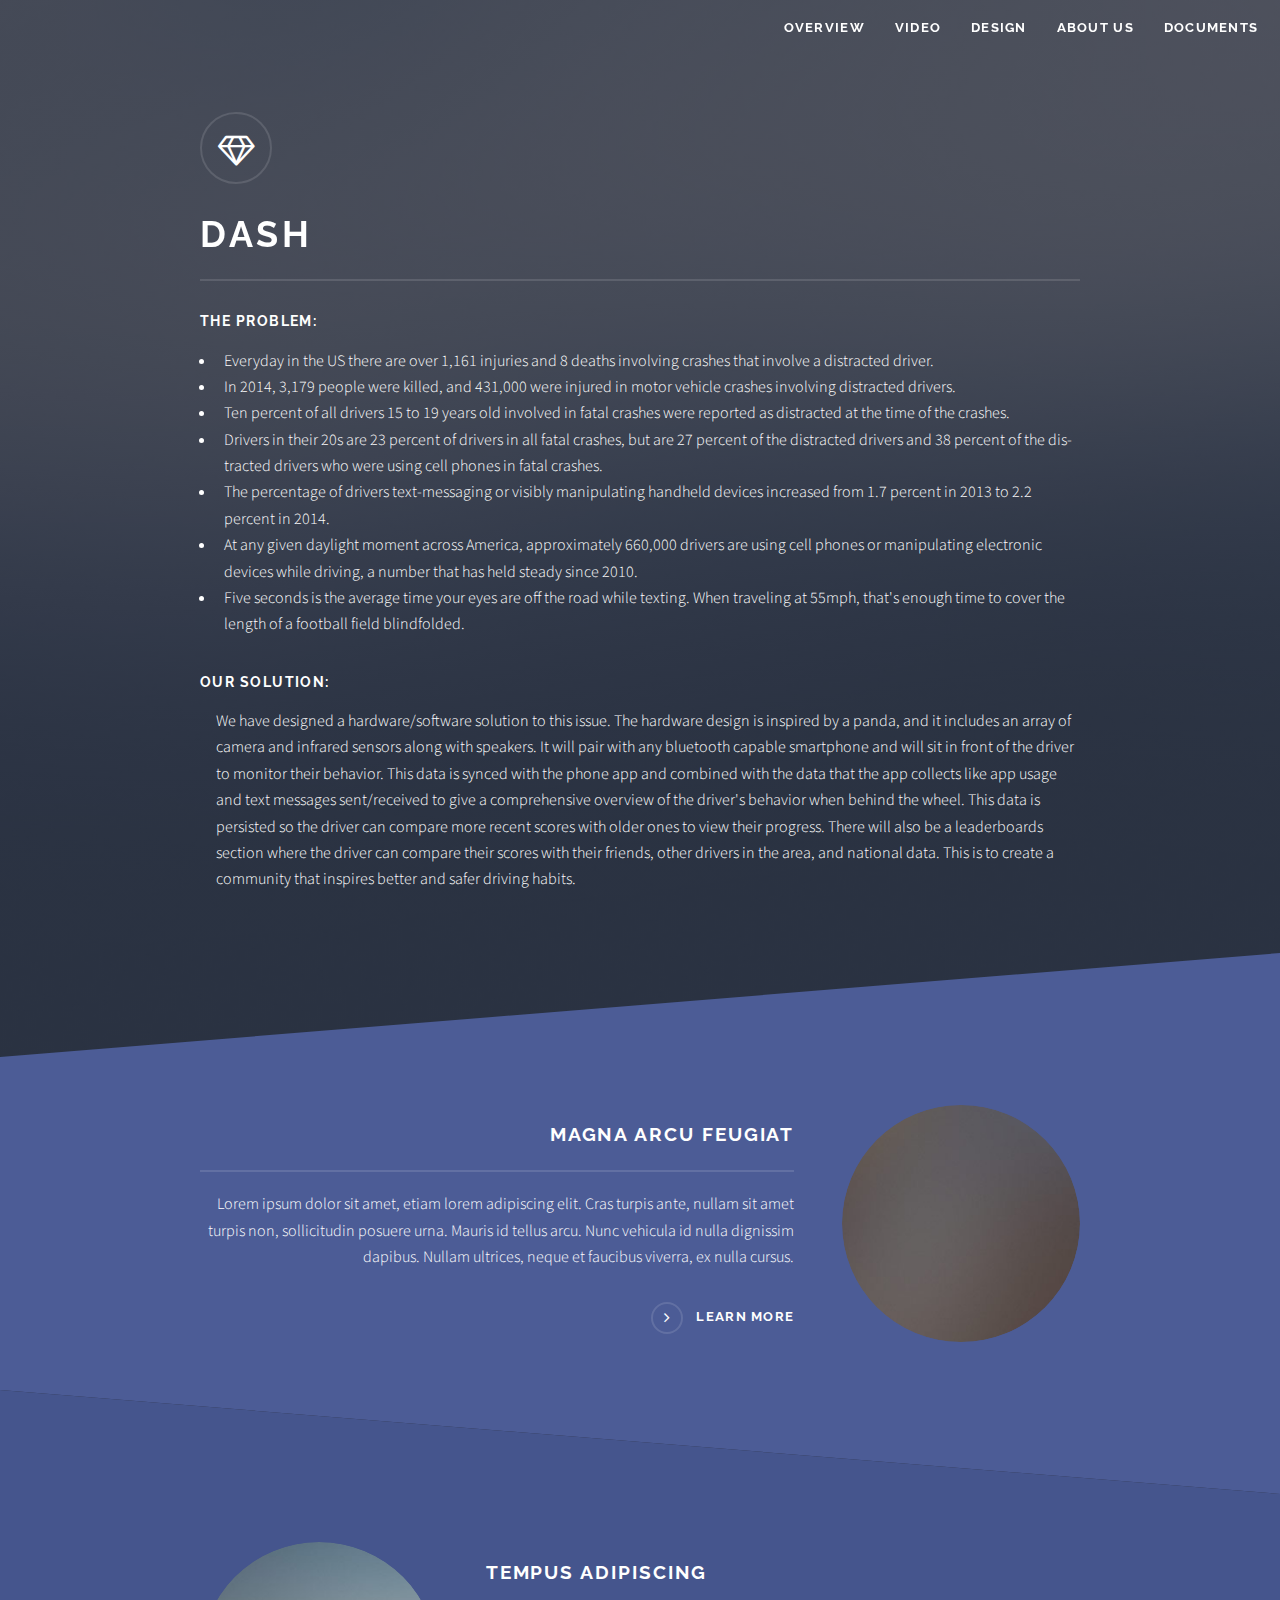
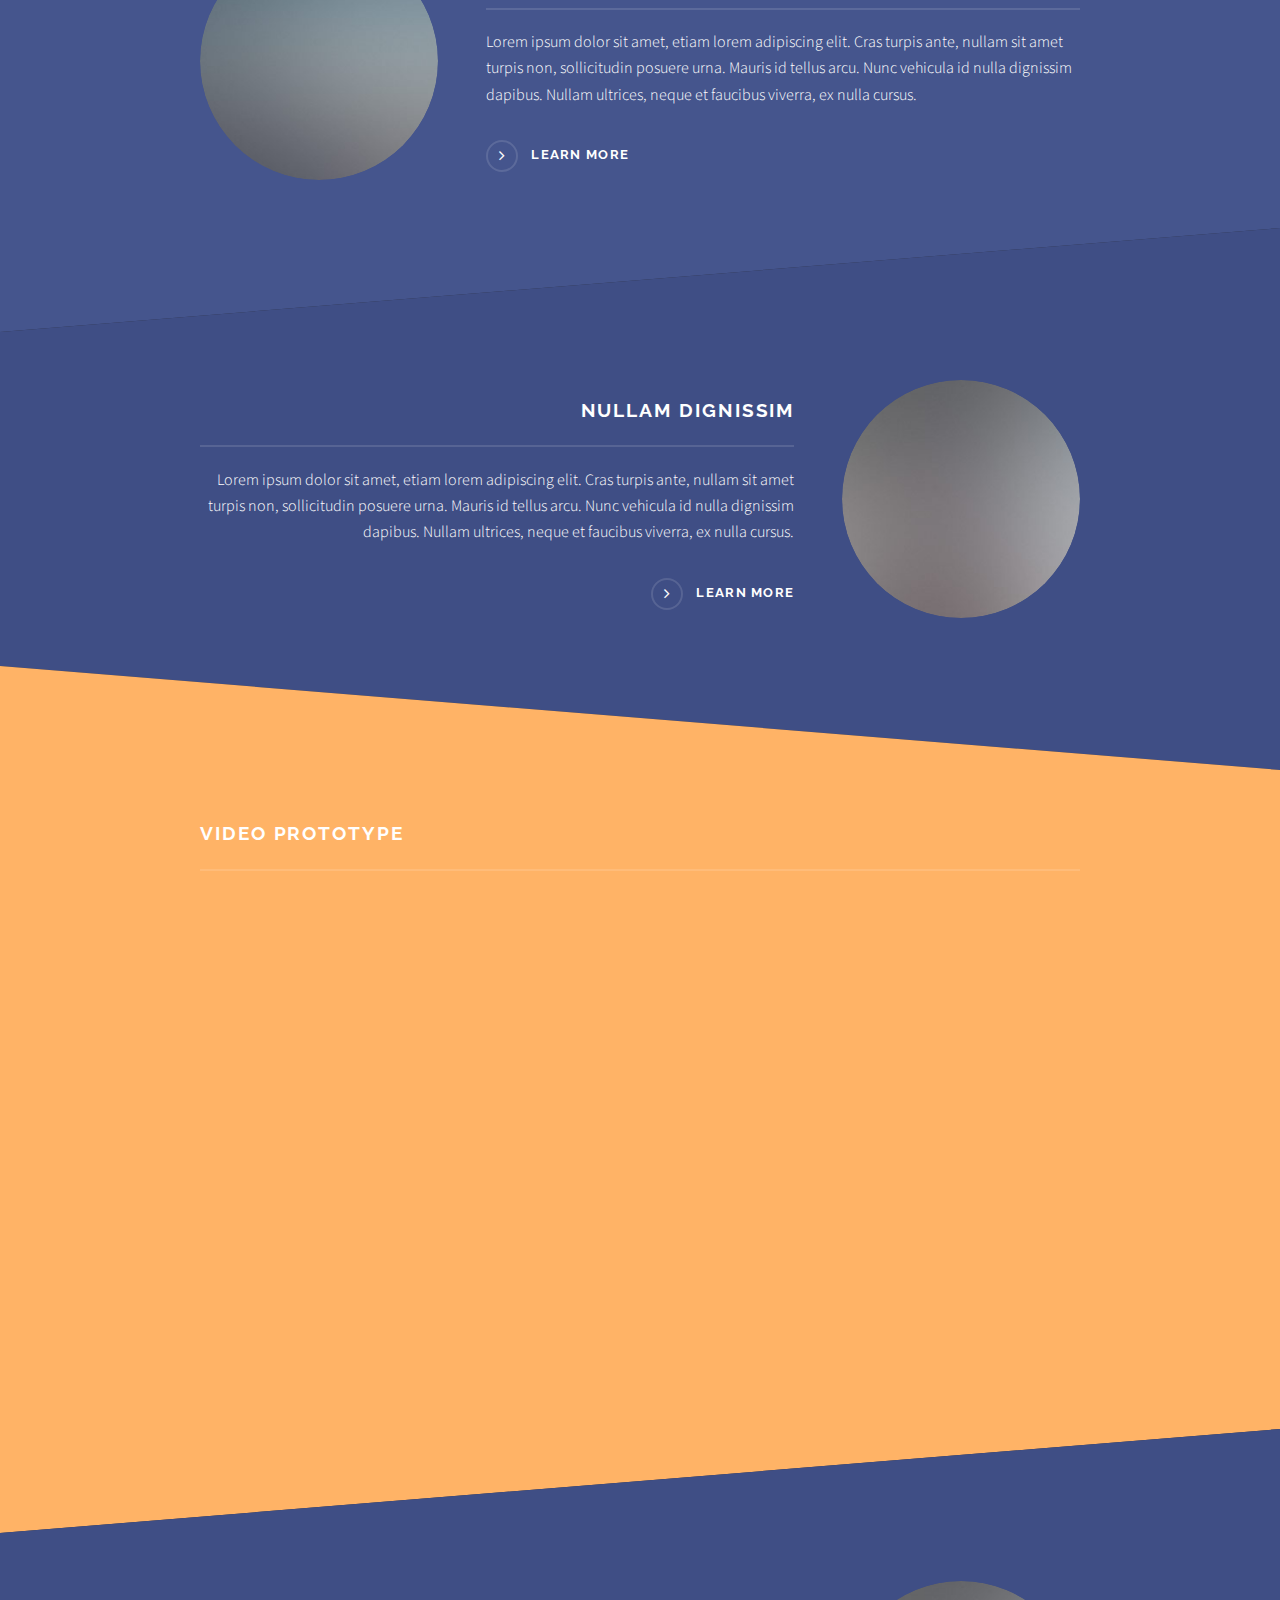
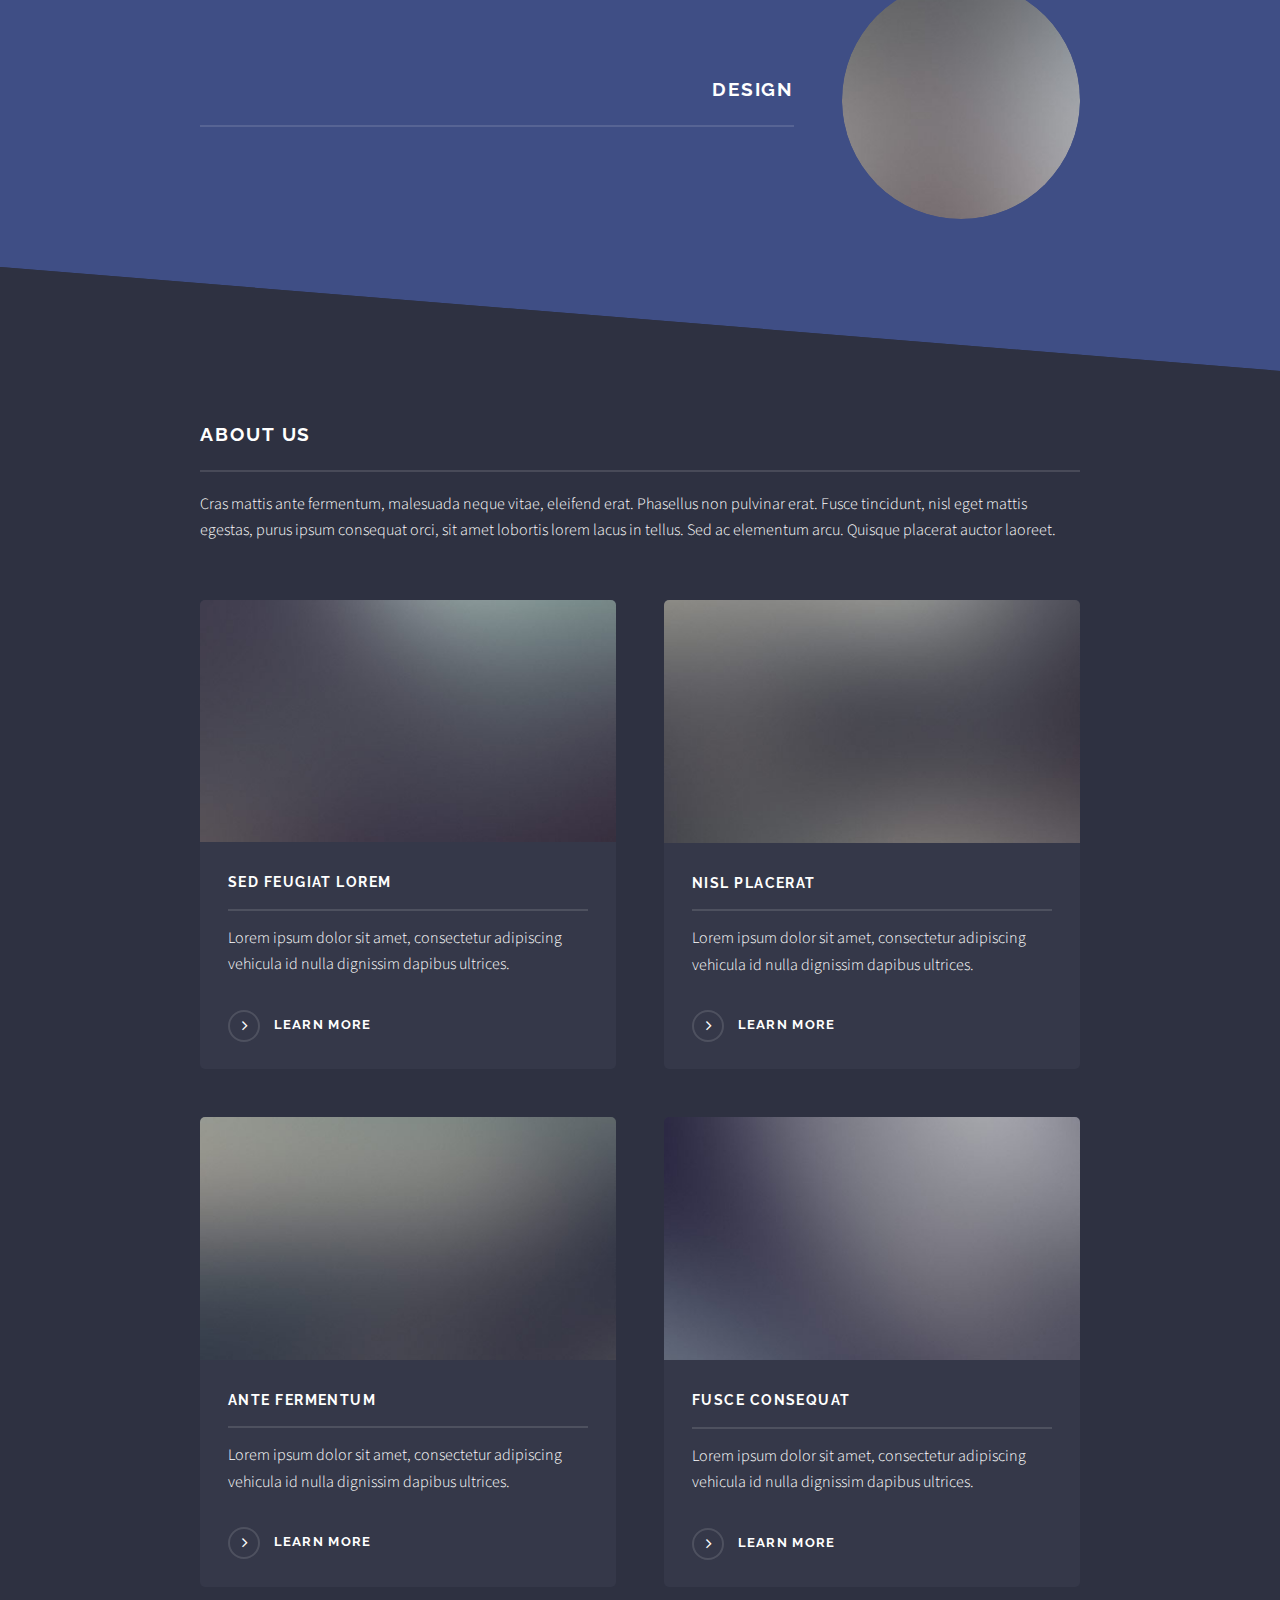
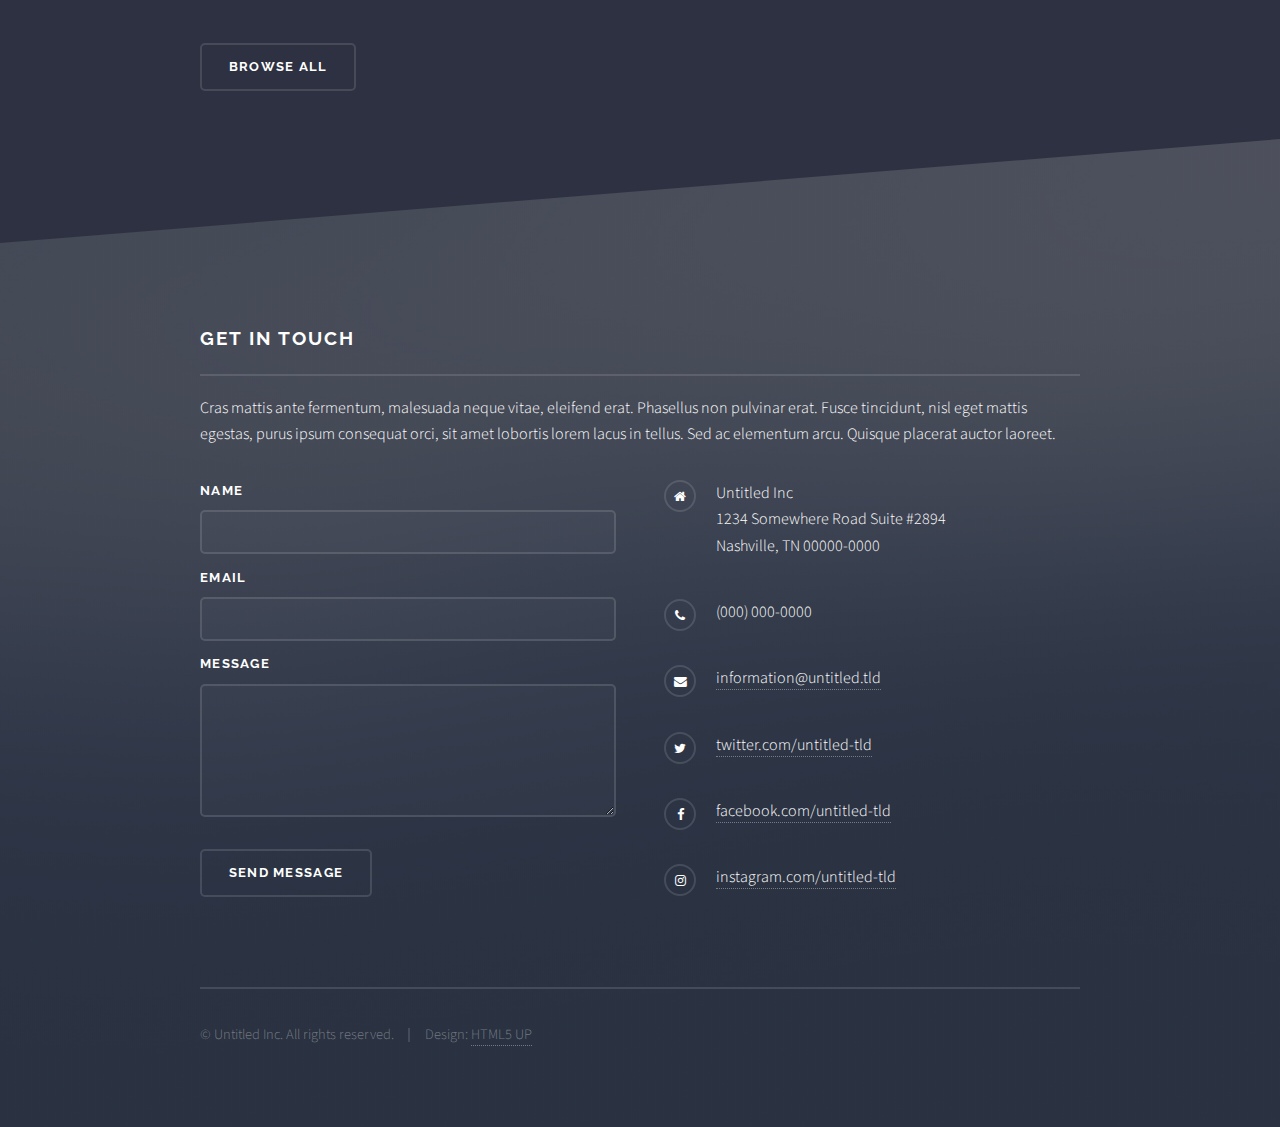
==== html5up-solid-state/index.html @ 33feba2e "intro" ====
<!DOCTYPE HTML>
<!--
	Solid State by HTML5 UP
	html5up.net | @ajlkn
	Free for personal and commercial use under the CCA 3.0 license (html5up.net/license)
-->
<html>
	<head>
		<title>Dash</title>
		<meta charset="utf-8" />
		<meta name="viewport" content="width=device-width, initial-scale=1" />
		<!--[if lte IE 8]><script src="assets/js/ie/html5shiv.js"></script><![endif]-->
		<link rel="stylesheet" href="assets/css/main.css" />
		<!--[if lte IE 9]><link rel="stylesheet" href="assets/css/ie9.css" /><![endif]-->
		<!--[if lte IE 8]><link rel="stylesheet" href="assets/css/ie8.css" /><![endif]-->
	</head>
	<body>

		<!-- Page Wrapper -->
			<div id="page-wrapper">

				<!-- Header -->
					<header id="header" class="alt">
						<h1><a href="index.html">Dash</a></h1>
						<nav>
							<a href="index.html">Overview</a>
							<a href="#video">Video</a>
							<a href="#design">Design</a>
							<a href="#about-us">About Us</a>
							<a href="#documents">Documents</a>
						</nav>
					</header>

				<!-- Menu -->
				<!--
					<nav id="menu">
						<div class="inner">
							<h2>Menu</h2>
							<ul class="links">
								<li><a href="index.html">Home</a></li>
								<li><a href="generic.html">Generic</a></li>
								<li><a href="elements.html">Elements</a></li>
								<li><a href="#">Log In</a></li>
								<li><a href="#">Sign Up</a></li>
							</ul>
							<a href="#" class="close">Close</a>
						</div>
					</nav>
-->
				<!-- Banner -->
					<section id="banner">
						<div class="inner">
							<div class="logo"><span class="icon fa-diamond"></span></div>
							<h2>DASH</h2>
							<h3>The problem:</h3>
							<ul>
								<li>Everyday in the US there are over 1,161 injuries and 8 deaths involving crashes that involve a distracted driver.</li>
								<li>In 2014, 3,179 people were killed, and 431,000 were injured in motor vehicle crashes involving distracted drivers.</li>
								<li>Ten percent of all drivers 15 to 19 years old involved in fatal crashes were reported as distracted at the time of the crashes.</li>
								<li>Drivers in their 20s are 23 percent of drivers in all fatal crashes, but are 27 percent of the distracted drivers and 38 percent of the dis­tracted drivers who were using cell phones in fatal crashes.</li>
								<li>The percentage of drivers text-messaging or visibly manipu­lating handheld devices increased from 1.7 percent in 2013 to 2.2 percent in 2014.</li>
								<li>At any given daylight moment across America, approximately 660,000 drivers are using cell phones or manipulating electronic devices while driving, a number that has held steady since 2010.</li>
								<li>Five seconds is the average time your eyes are off the road while texting. When traveling at 55mph, that's enough time to cover the length of a football field blindfolded.</li>
							</ul>
							<h3>Our solution:</h3>
							<ul>
								We have designed a hardware/software solution to this issue. The hardware design is inspired by a panda, and it includes an array of camera and infrared sensors along with speakers. It will pair with any bluetooth capable smartphone and will sit in front of the driver to monitor their behavior. This data is synced with the phone app and combined with the data that the app collects like app usage and text messages sent/received to give a comprehensive overview of the driver's behavior when behind the wheel. This data is persisted so the driver can compare more recent scores with older ones to view their progress. There will also be a leaderboards section where the driver can compare their scores with their friends, other drivers in the area, and national data. This is to create a community that inspires better and safer driving habits.
							</ul>
						</div>
					</section>

				<!-- Wrapper -->
					<section id="wrapper">

						<!-- One -->
							<section id="one" class="wrapper spotlight style1">
								<div class="inner">
									<a href="#" class="image"><img src="images/pic01.jpg" alt="" /></a>
									<div class="content">
										<h2 class="major">Magna arcu feugiat</h2>
										<p>Lorem ipsum dolor sit amet, etiam lorem adipiscing elit. Cras turpis ante, nullam sit amet turpis non, sollicitudin posuere urna. Mauris id tellus arcu. Nunc vehicula id nulla dignissim dapibus. Nullam ultrices, neque et faucibus viverra, ex nulla cursus.</p>
										<a href="#" class="special">Learn more</a>
									</div>
								</div>
							</section>

						<!-- Two -->
							<section id="two" class="wrapper alt spotlight style2">
								<div class="inner">
									<a href="#" class="image"><img src="images/pic02.jpg" alt="" /></a>
									<div class="content">
										<h2 class="major">Tempus adipiscing</h2>
										<p>Lorem ipsum dolor sit amet, etiam lorem adipiscing elit. Cras turpis ante, nullam sit amet turpis non, sollicitudin posuere urna. Mauris id tellus arcu. Nunc vehicula id nulla dignissim dapibus. Nullam ultrices, neque et faucibus viverra, ex nulla cursus.</p>
										<a href="#" class="special">Learn more</a>
									</div>
								</div>
							</section>

						<!-- Three -->
							<section id="three" class="wrapper spotlight style3">
								<div class="inner">
									<a href="#" class="image"><img src="images/pic03.jpg" alt="" /></a>
									<div class="content">
										<h2 class="major">Nullam dignissim</h2>
										<p>Lorem ipsum dolor sit amet, etiam lorem adipiscing elit. Cras turpis ante, nullam sit amet turpis non, sollicitudin posuere urna. Mauris id tellus arcu. Nunc vehicula id nulla dignissim dapibus. Nullam ultrices, neque et faucibus viverra, ex nulla cursus.</p>
										<a href="#" class="special">Learn more</a>
									</div>
								</div>
							</section>

							<!-- video -->
								<section id="video" class="wrapper alt spotlight style4" >
									<div class="inner">
										<div class="content">
											<h2 class="major">Video Prototype</h2>
											<div class="video-content" style="width:760px; margin:0 auto;">
												<iframe width="760" height="515" src="https://www.youtube.com/embed/4NJlUribp3c" frameborder="0" allowfullscreen></iframe>
											</div>
										</div>
									</div>
								</section>

								<!-- Design -->
									<section id="design" class="wrapper spotlight style3">
										<div class="inner">
											<a href="#" class="image"><img src="images/pic03.jpg" alt="" /></a>
											<div class="content">
												<h2 class="major">Design</h2>
												<p></p>
											</div>
										</div>
									</section>

						<!-- about-us -->
							<section id="about-us" class="wrapper alt style1">
								<div class="inner">
									<h2 class="major">About Us</h2>
									<p>Cras mattis ante fermentum, malesuada neque vitae, eleifend erat. Phasellus non pulvinar erat. Fusce tincidunt, nisl eget mattis egestas, purus ipsum consequat orci, sit amet lobortis lorem lacus in tellus. Sed ac elementum arcu. Quisque placerat auctor laoreet.</p>
									<section class="features">
										<article>
											<a href="#" class="image"><img src="images/pic04.jpg" alt="" /></a>
											<h3 class="major">Sed feugiat lorem</h3>
											<p>Lorem ipsum dolor sit amet, consectetur adipiscing vehicula id nulla dignissim dapibus ultrices.</p>
											<a href="#" class="special">Learn more</a>
										</article>
										<article>
											<a href="#" class="image"><img src="images/pic05.jpg" alt="" /></a>
											<h3 class="major">Nisl placerat</h3>
											<p>Lorem ipsum dolor sit amet, consectetur adipiscing vehicula id nulla dignissim dapibus ultrices.</p>
											<a href="#" class="special">Learn more</a>
										</article>
										<article>
											<a href="#" class="image"><img src="images/pic06.jpg" alt="" /></a>
											<h3 class="major">Ante fermentum</h3>
											<p>Lorem ipsum dolor sit amet, consectetur adipiscing vehicula id nulla dignissim dapibus ultrices.</p>
											<a href="#" class="special">Learn more</a>
										</article>
										<article>
											<a href="#" class="image"><img src="images/pic07.jpg" alt="" /></a>
											<h3 class="major">Fusce consequat</h3>
											<p>Lorem ipsum dolor sit amet, consectetur adipiscing vehicula id nulla dignissim dapibus ultrices.</p>
											<a href="#" class="special">Learn more</a>
										</article>
									</section>
									<ul class="actions">
										<li><a href="#" class="button">Browse All</a></li>
									</ul>
								</div>
							</section>

					</section>

				<!-- documents -->
					<section id="footer">
						<div class="inner">
							<h2 class="major">Get in touch</h2>
							<p>Cras mattis ante fermentum, malesuada neque vitae, eleifend erat. Phasellus non pulvinar erat. Fusce tincidunt, nisl eget mattis egestas, purus ipsum consequat orci, sit amet lobortis lorem lacus in tellus. Sed ac elementum arcu. Quisque placerat auctor laoreet.</p>
							<form method="post" action="#">
								<div class="field">
									<label for="name">Name</label>
									<input type="text" name="name" id="name" />
								</div>
								<div class="field">
									<label for="email">Email</label>
									<input type="email" name="email" id="email" />
								</div>
								<div class="field">
									<label for="message">Message</label>
									<textarea name="message" id="message" rows="4"></textarea>
								</div>
								<ul class="actions">
									<li><input type="submit" value="Send Message" /></li>
								</ul>
							</form>
							<ul class="contact">
								<li class="fa-home">
									Untitled Inc<br />
									1234 Somewhere Road Suite #2894<br />
									Nashville, TN 00000-0000
								</li>
								<li class="fa-phone">(000) 000-0000</li>
								<li class="fa-envelope"><a href="#">information@untitled.tld</a></li>
								<li class="fa-twitter"><a href="#">twitter.com/untitled-tld</a></li>
								<li class="fa-facebook"><a href="#">facebook.com/untitled-tld</a></li>
								<li class="fa-instagram"><a href="#">instagram.com/untitled-tld</a></li>
							</ul>
							<ul class="copyright">
								<li>&copy; Untitled Inc. All rights reserved.</li><li>Design: <a href="http://html5up.net">HTML5 UP</a></li>
							</ul>
						</div>
					</section>

			</div>

		<!-- Scripts -->
			<script src="assets/js/skel.min.js"></script>
			<script src="assets/js/jquery.min.js"></script>
			<script src="assets/js/jquery.scrollex.min.js"></script>
			<script src="assets/js/util.js"></script>
			<!--[if lte IE 8]><script src="assets/js/ie/respond.min.js"></script><![endif]-->
			<script src="assets/js/main.js"></script>

	</body>
</html>
---- html5up-solid-state/assets/css/main.css ----
@import url(font-awesome.min.css);
@import url("https://fonts.googleapis.com/css?family=Raleway:200,700|Source+Sans+Pro:300,600,300italic,600italic");

/*
	Solid State by HTML5 UP
	html5up.net | @ajlkn
	Free for personal and commercial use under the CCA 3.0 license (html5up.net/license)
*/

/* Reset */

	html, body, div, span, applet, object, iframe, h1, h2, h3, h4, h5, h6, p, blockquote, pre, a, abbr, acronym, address, big, cite, code, del, dfn, em, img, ins, kbd, q, s, samp, small, strike, strong, sub, sup, tt, var, b, u, i, center, dl, dt, dd, ol, ul, li, fieldset, form, label, legend, table, caption, tbody, tfoot, thead, tr, th, td, article, aside, canvas, details, embed, figure, figcaption, footer, header, hgroup, menu, nav, output, ruby, section, summary, time, mark, audio, video {
		margin: 0;
		padding: 0;
		border: 0;
		font-size: 100%;
		font: inherit;
		vertical-align: baseline;
	}

	article, aside, details, figcaption, figure, footer, header, hgroup, menu, nav, section {
		display: block;
	}

	body {
		line-height: 1;
	}

	ol, ul {
		list-style: none;
	}

	blockquote, q {
		quotes: none;
	}

	blockquote:before, blockquote:after, q:before, q:after {
		content: '';
		content: none;
	}

	table {
		border-collapse: collapse;
		border-spacing: 0;
	}

	body {
		-webkit-text-size-adjust: none;
	}

/* Box Model */

	*, *:before, *:after {
		-moz-box-sizing: border-box;
		-webkit-box-sizing: border-box;
		box-sizing: border-box;
	}

/* Grid */

	.row {
		border-bottom: solid 1px transparent;
		-moz-box-sizing: border-box;
		-webkit-box-sizing: border-box;
		box-sizing: border-box;
	}

	.row > * {
		float: left;
		-moz-box-sizing: border-box;
		-webkit-box-sizing: border-box;
		box-sizing: border-box;
	}

	.row:after, .row:before {
		content: '';
		display: block;
		clear: both;
		height: 0;
	}

	.row.uniform > * > :first-child {
		margin-top: 0;
	}

	.row.uniform > * > :last-child {
		margin-bottom: 0;
	}

	.row.\30 \25 > * {
		padding: 0 0 0 0em;
	}

	.row.\30 \25 {
		margin: 0 0 -1px 0em;
	}

	.row.uniform.\30 \25 > * {
		padding: 0em 0 0 0em;
	}

	.row.uniform.\30 \25 {
		margin: 0em 0 -1px 0em;
	}

	.row > * {
		padding: 0 0 0 1.75em;
	}

	.row {
		margin: 0 0 -1px -1.75em;
	}

	.row.uniform > * {
		padding: 1.75em 0 0 1.75em;
	}

	.row.uniform {
		margin: -1.75em 0 -1px -1.75em;
	}

	.row.\32 00\25 > * {
		padding: 0 0 0 3.5em;
	}

	.row.\32 00\25 {
		margin: 0 0 -1px -3.5em;
	}

	.row.uniform.\32 00\25 > * {
		padding: 3.5em 0 0 3.5em;
	}

	.row.uniform.\32 00\25 {
		margin: -3.5em 0 -1px -3.5em;
	}

	.row.\31 50\25 > * {
		padding: 0 0 0 2.625em;
	}

	.row.\31 50\25 {
		margin: 0 0 -1px -2.625em;
	}

	.row.uniform.\31 50\25 > * {
		padding: 2.625em 0 0 2.625em;
	}

	.row.uniform.\31 50\25 {
		margin: -2.625em 0 -1px -2.625em;
	}

	.row.\35 0\25 > * {
		padding: 0 0 0 0.875em;
	}

	.row.\35 0\25 {
		margin: 0 0 -1px -0.875em;
	}

	.row.uniform.\35 0\25 > * {
		padding: 0.875em 0 0 0.875em;
	}

	.row.uniform.\35 0\25 {
		margin: -0.875em 0 -1px -0.875em;
	}

	.row.\32 5\25 > * {
		padding: 0 0 0 0.4375em;
	}

	.row.\32 5\25 {
		margin: 0 0 -1px -0.4375em;
	}

	.row.uniform.\32 5\25 > * {
		padding: 0.4375em 0 0 0.4375em;
	}

	.row.uniform.\32 5\25 {
		margin: -0.4375em 0 -1px -0.4375em;
	}

	.\31 2u, .\31 2u\24 {
		width: 100%;
		clear: none;
		margin-left: 0;
	}

	.\31 1u, .\31 1u\24 {
		width: 91.6666666667%;
		clear: none;
		margin-left: 0;
	}

	.\31 0u, .\31 0u\24 {
		width: 83.3333333333%;
		clear: none;
		margin-left: 0;
	}

	.\39 u, .\39 u\24 {
		width: 75%;
		clear: none;
		margin-left: 0;
	}

	.\38 u, .\38 u\24 {
		width: 66.6666666667%;
		clear: none;
		margin-left: 0;
	}

	.\37 u, .\37 u\24 {
		width: 58.3333333333%;
		clear: none;
		margin-left: 0;
	}

	.\36 u, .\36 u\24 {
		width: 50%;
		clear: none;
		margin-left: 0;
	}

	.\35 u, .\35 u\24 {
		width: 41.6666666667%;
		clear: none;
		margin-left: 0;
	}

	.\34 u, .\34 u\24 {
		width: 33.3333333333%;
		clear: none;
		margin-left: 0;
	}

	.\33 u, .\33 u\24 {
		width: 25%;
		clear: none;
		margin-left: 0;
	}

	.\32 u, .\32 u\24 {
		width: 16.6666666667%;
		clear: none;
		margin-left: 0;
	}

	.\31 u, .\31 u\24 {
		width: 8.3333333333%;
		clear: none;
		margin-left: 0;
	}

	.\31 2u\24 + *,
	.\31 1u\24 + *,
	.\31 0u\24 + *,
	.\39 u\24 + *,
	.\38 u\24 + *,
	.\37 u\24 + *,
	.\36 u\24 + *,
	.\35 u\24 + *,
	.\34 u\24 + *,
	.\33 u\24 + *,
	.\32 u\24 + *,
	.\31 u\24 + * {
		clear: left;
	}

	.\-11u {
		margin-left: 91.66667%;
	}

	.\-10u {
		margin-left: 83.33333%;
	}

	.\-9u {
		margin-left: 75%;
	}

	.\-8u {
		margin-left: 66.66667%;
	}

	.\-7u {
		margin-left: 58.33333%;
	}

	.\-6u {
		margin-left: 50%;
	}

	.\-5u {
		margin-left: 41.66667%;
	}

	.\-4u {
		margin-left: 33.33333%;
	}

	.\-3u {
		margin-left: 25%;
	}

	.\-2u {
		margin-left: 16.66667%;
	}

	.\-1u {
		margin-left: 8.33333%;
	}

	@media screen and (max-width: 1680px) {

		.row > * {
			padding: 0 0 0 1.75em;
		}

		.row {
			margin: 0 0 -1px -1.75em;
		}

		.row.uniform > * {
			padding: 1.75em 0 0 1.75em;
		}

		.row.uniform {
			margin: -1.75em 0 -1px -1.75em;
		}

		.row.\32 00\25 > * {
			padding: 0 0 0 3.5em;
		}

		.row.\32 00\25 {
			margin: 0 0 -1px -3.5em;
		}

		.row.uniform.\32 00\25 > * {
			padding: 3.5em 0 0 3.5em;
		}

		.row.uniform.\32 00\25 {
			margin: -3.5em 0 -1px -3.5em;
		}

		.row.\31 50\25 > * {
			padding: 0 0 0 2.625em;
		}

		.row.\31 50\25 {
			margin: 0 0 -1px -2.625em;
		}

		.row.uniform.\31 50\25 > * {
			padding: 2.625em 0 0 2.625em;
		}

		.row.uniform.\31 50\25 {
			margin: -2.625em 0 -1px -2.625em;
		}

		.row.\35 0\25 > * {
			padding: 0 0 0 0.875em;
		}

		.row.\35 0\25 {
			margin: 0 0 -1px -0.875em;
		}

		.row.uniform.\35 0\25 > * {
			padding: 0.875em 0 0 0.875em;
		}

		.row.uniform.\35 0\25 {
			margin: -0.875em 0 -1px -0.875em;
		}

		.row.\32 5\25 > * {
			padding: 0 0 0 0.4375em;
		}

		.row.\32 5\25 {
			margin: 0 0 -1px -0.4375em;
		}

		.row.uniform.\32 5\25 > * {
			padding: 0.4375em 0 0 0.4375em;
		}

		.row.uniform.\32 5\25 {
			margin: -0.4375em 0 -1px -0.4375em;
		}

		.\31 2u\28xlarge\29, .\31 2u\24\28xlarge\29 {
			width: 100%;
			clear: none;
			margin-left: 0;
		}

		.\31 1u\28xlarge\29, .\31 1u\24\28xlarge\29 {
			width: 91.6666666667%;
			clear: none;
			margin-left: 0;
		}

		.\31 0u\28xlarge\29, .\31 0u\24\28xlarge\29 {
			width: 83.3333333333%;
			clear: none;
			margin-left: 0;
		}

		.\39 u\28xlarge\29, .\39 u\24\28xlarge\29 {
			width: 75%;
			clear: none;
			margin-left: 0;
		}

		.\38 u\28xlarge\29, .\38 u\24\28xlarge\29 {
			width: 66.6666666667%;
			clear: none;
			margin-left: 0;
		}

		.\37 u\28xlarge\29, .\37 u\24\28xlarge\29 {
			width: 58.3333333333%;
			clear: none;
			margin-left: 0;
		}

		.\36 u\28xlarge\29, .\36 u\24\28xlarge\29 {
			width: 50%;
			clear: none;
			margin-left: 0;
		}

		.\35 u\28xlarge\29, .\35 u\24\28xlarge\29 {
			width: 41.6666666667%;
			clear: none;
			margin-left: 0;
		}

		.\34 u\28xlarge\29, .\34 u\24\28xlarge\29 {
			width: 33.3333333333%;
			clear: none;
			margin-left: 0;
		}

		.\33 u\28xlarge\29, .\33 u\24\28xlarge\29 {
			width: 25%;
			clear: none;
			margin-left: 0;
		}

		.\32 u\28xlarge\29, .\32 u\24\28xlarge\29 {
			width: 16.6666666667%;
			clear: none;
			margin-left: 0;
		}

		.\31 u\28xlarge\29, .\31 u\24\28xlarge\29 {
			width: 8.3333333333%;
			clear: none;
			margin-left: 0;
		}

		.\31 2u\24\28xlarge\29 + *,
		.\31 1u\24\28xlarge\29 + *,
		.\31 0u\24\28xlarge\29 + *,
		.\39 u\24\28xlarge\29 + *,
		.\38 u\24\28xlarge\29 + *,
		.\37 u\24\28xlarge\29 + *,
		.\36 u\24\28xlarge\29 + *,
		.\35 u\24\28xlarge\29 + *,
		.\34 u\24\28xlarge\29 + *,
		.\33 u\24\28xlarge\29 + *,
		.\32 u\24\28xlarge\29 + *,
		.\31 u\24\28xlarge\29 + * {
			clear: left;
		}

		.\-11u\28xlarge\29 {
			margin-left: 91.66667%;
		}

		.\-10u\28xlarge\29 {
			margin-left: 83.33333%;
		}

		.\-9u\28xlarge\29 {
			margin-left: 75%;
		}

		.\-8u\28xlarge\29 {
			margin-left: 66.66667%;
		}

		.\-7u\28xlarge\29 {
			margin-left: 58.33333%;
		}

		.\-6u\28xlarge\29 {
			margin-left: 50%;
		}

		.\-5u\28xlarge\29 {
			margin-left: 41.66667%;
		}

		.\-4u\28xlarge\29 {
			margin-left: 33.33333%;
		}

		.\-3u\28xlarge\29 {
			margin-left: 25%;
		}

		.\-2u\28xlarge\29 {
			margin-left: 16.66667%;
		}

		.\-1u\28xlarge\29 {
			margin-left: 8.33333%;
		}

	}

	@media screen and (max-width: 1280px) {

		.row > * {
			padding: 0 0 0 1.75em;
		}

		.row {
			margin: 0 0 -1px -1.75em;
		}

		.row.uniform > * {
			padding: 1.75em 0 0 1.75em;
		}

		.row.uniform {
			margin: -1.75em 0 -1px -1.75em;
		}

		.row.\32 00\25 > * {
			padding: 0 0 0 3.5em;
		}

		.row.\32 00\25 {
			margin: 0 0 -1px -3.5em;
		}

		.row.uniform.\32 00\25 > * {
			padding: 3.5em 0 0 3.5em;
		}

		.row.uniform.\32 00\25 {
			margin: -3.5em 0 -1px -3.5em;
		}

		.row.\31 50\25 > * {
			padding: 0 0 0 2.625em;
		}

		.row.\31 50\25 {
			margin: 0 0 -1px -2.625em;
		}

		.row.uniform.\31 50\25 > * {
			padding: 2.625em 0 0 2.625em;
		}

		.row.uniform.\31 50\25 {
			margin: -2.625em 0 -1px -2.625em;
		}

		.row.\35 0\25 > * {
			padding: 0 0 0 0.875em;
		}

		.row.\35 0\25 {
			margin: 0 0 -1px -0.875em;
		}

		.row.uniform.\35 0\25 > * {
			padding: 0.875em 0 0 0.875em;
		}

		.row.uniform.\35 0\25 {
			margin: -0.875em 0 -1px -0.875em;
		}

		.row.\32 5\25 > * {
			padding: 0 0 0 0.4375em;
		}

		.row.\32 5\25 {
			margin: 0 0 -1px -0.4375em;
		}

		.row.uniform.\32 5\25 > * {
			padding: 0.4375em 0 0 0.4375em;
		}

		.row.uniform.\32 5\25 {
			margin: -0.4375em 0 -1px -0.4375em;
		}

		.\31 2u\28large\29, .\31 2u\24\28large\29 {
			width: 100%;
			clear: none;
			margin-left: 0;
		}

		.\31 1u\28large\29, .\31 1u\24\28large\29 {
			width: 91.6666666667%;
			clear: none;
			margin-left: 0;
		}

		.\31 0u\28large\29, .\31 0u\24\28large\29 {
			width: 83.3333333333%;
			clear: none;
			margin-left: 0;
		}

		.\39 u\28large\29, .\39 u\24\28large\29 {
			width: 75%;
			clear: none;
			margin-left: 0;
		}

		.\38 u\28large\29, .\38 u\24\28large\29 {
			width: 66.6666666667%;
			clear: none;
			margin-left: 0;
		}

		.\37 u\28large\29, .\37 u\24\28large\29 {
			width: 58.3333333333%;
			clear: none;
			margin-left: 0;
		}

		.\36 u\28large\29, .\36 u\24\28large\29 {
			width: 50%;
			clear: none;
			margin-left: 0;
		}

		.\35 u\28large\29, .\35 u\24\28large\29 {
			width: 41.6666666667%;
			clear: none;
			margin-left: 0;
		}

		.\34 u\28large\29, .\34 u\24\28large\29 {
			width: 33.3333333333%;
			clear: none;
			margin-left: 0;
		}

		.\33 u\28large\29, .\33 u\24\28large\29 {
			width: 25%;
			clear: none;
			margin-left: 0;
		}

		.\32 u\28large\29, .\32 u\24\28large\29 {
			width: 16.6666666667%;
			clear: none;
			margin-left: 0;
		}

		.\31 u\28large\29, .\31 u\24\28large\29 {
			width: 8.3333333333%;
			clear: none;
			margin-left: 0;
		}

		.\31 2u\24\28large\29 + *,
		.\31 1u\24\28large\29 + *,
		.\31 0u\24\28large\29 + *,
		.\39 u\24\28large\29 + *,
		.\38 u\24\28large\29 + *,
		.\37 u\24\28large\29 + *,
		.\36 u\24\28large\29 + *,
		.\35 u\24\28large\29 + *,
		.\34 u\24\28large\29 + *,
		.\33 u\24\28large\29 + *,
		.\32 u\24\28large\29 + *,
		.\31 u\24\28large\29 + * {
			clear: left;
		}

		.\-11u\28large\29 {
			margin-left: 91.66667%;
		}

		.\-10u\28large\29 {
			margin-left: 83.33333%;
		}

		.\-9u\28large\29 {
			margin-left: 75%;
		}

		.\-8u\28large\29 {
			margin-left: 66.66667%;
		}

		.\-7u\28large\29 {
			margin-left: 58.33333%;
		}

		.\-6u\28large\29 {
			margin-left: 50%;
		}

		.\-5u\28large\29 {
			margin-left: 41.66667%;
		}

		.\-4u\28large\29 {
			margin-left: 33.33333%;
		}

		.\-3u\28large\29 {
			margin-left: 25%;
		}

		.\-2u\28large\29 {
			margin-left: 16.66667%;
		}

		.\-1u\28large\29 {
			margin-left: 8.33333%;
		}

	}

	@media screen and (max-width: 980px) {

		.row > * {
			padding: 0 0 0 1.75em;
		}

		.row {
			margin: 0 0 -1px -1.75em;
		}

		.row.uniform > * {
			padding: 1.75em 0 0 1.75em;
		}

		.row.uniform {
			margin: -1.75em 0 -1px -1.75em;
		}

		.row.\32 00\25 > * {
			padding: 0 0 0 3.5em;
		}

		.row.\32 00\25 {
			margin: 0 0 -1px -3.5em;
		}

		.row.uniform.\32 00\25 > * {
			padding: 3.5em 0 0 3.5em;
		}

		.row.uniform.\32 00\25 {
			margin: -3.5em 0 -1px -3.5em;
		}

		.row.\31 50\25 > * {
			padding: 0 0 0 2.625em;
		}

		.row.\31 50\25 {
			margin: 0 0 -1px -2.625em;
		}

		.row.uniform.\31 50\25 > * {
			padding: 2.625em 0 0 2.625em;
		}

		.row.uniform.\31 50\25 {
			margin: -2.625em 0 -1px -2.625em;
		}

		.row.\35 0\25 > * {
			padding: 0 0 0 0.875em;
		}

		.row.\35 0\25 {
			margin: 0 0 -1px -0.875em;
		}

		.row.uniform.\35 0\25 > * {
			padding: 0.875em 0 0 0.875em;
		}

		.row.uniform.\35 0\25 {
			margin: -0.875em 0 -1px -0.875em;
		}

		.row.\32 5\25 > * {
			padding: 0 0 0 0.4375em;
		}

		.row.\32 5\25 {
			margin: 0 0 -1px -0.4375em;
		}

		.row.uniform.\32 5\25 > * {
			padding: 0.4375em 0 0 0.4375em;
		}

		.row.uniform.\32 5\25 {
			margin: -0.4375em 0 -1px -0.4375em;
		}

		.\31 2u\28medium\29, .\31 2u\24\28medium\29 {
			width: 100%;
			clear: none;
			margin-left: 0;
		}

		.\31 1u\28medium\29, .\31 1u\24\28medium\29 {
			width: 91.6666666667%;
			clear: none;
			margin-left: 0;
		}

		.\31 0u\28medium\29, .\31 0u\24\28medium\29 {
			width: 83.3333333333%;
			clear: none;
			margin-left: 0;
		}

		.\39 u\28medium\29, .\39 u\24\28medium\29 {
			width: 75%;
			clear: none;
			margin-left: 0;
		}

		.\38 u\28medium\29, .\38 u\24\28medium\29 {
			width: 66.6666666667%;
			clear: none;
			margin-left: 0;
		}

		.\37 u\28medium\29, .\37 u\24\28medium\29 {
			width: 58.3333333333%;
			clear: none;
			margin-left: 0;
		}

		.\36 u\28medium\29, .\36 u\24\28medium\29 {
			width: 50%;
			clear: none;
			margin-left: 0;
		}

		.\35 u\28medium\29, .\35 u\24\28medium\29 {
			width: 41.6666666667%;
			clear: none;
			margin-left: 0;
		}

		.\34 u\28medium\29, .\34 u\24\28medium\29 {
			width: 33.3333333333%;
			clear: none;
			margin-left: 0;
		}

		.\33 u\28medium\29, .\33 u\24\28medium\29 {
			width: 25%;
			clear: none;
			margin-left: 0;
		}

		.\32 u\28medium\29, .\32 u\24\28medium\29 {
			width: 16.6666666667%;
			clear: none;
			margin-left: 0;
		}

		.\31 u\28medium\29, .\31 u\24\28medium\29 {
			width: 8.3333333333%;
			clear: none;
			margin-left: 0;
		}

		.\31 2u\24\28medium\29 + *,
		.\31 1u\24\28medium\29 + *,
		.\31 0u\24\28medium\29 + *,
		.\39 u\24\28medium\29 + *,
		.\38 u\24\28medium\29 + *,
		.\37 u\24\28medium\29 + *,
		.\36 u\24\28medium\29 + *,
		.\35 u\24\28medium\29 + *,
		.\34 u\24\28medium\29 + *,
		.\33 u\24\28medium\29 + *,
		.\32 u\24\28medium\29 + *,
		.\31 u\24\28medium\29 + * {
			clear: left;
		}

		.\-11u\28medium\29 {
			margin-left: 91.66667%;
		}

		.\-10u\28medium\29 {
			margin-left: 83.33333%;
		}

		.\-9u\28medium\29 {
			margin-left: 75%;
		}

		.\-8u\28medium\29 {
			margin-left: 66.66667%;
		}

		.\-7u\28medium\29 {
			margin-left: 58.33333%;
		}

		.\-6u\28medium\29 {
			margin-left: 50%;
		}

		.\-5u\28medium\29 {
			margin-left: 41.66667%;
		}

		.\-4u\28medium\29 {
			margin-left: 33.33333%;
		}

		.\-3u\28medium\29 {
			margin-left: 25%;
		}

		.\-2u\28medium\29 {
			margin-left: 16.66667%;
		}

		.\-1u\28medium\29 {
			margin-left: 8.33333%;
		}

	}

	@media screen and (max-width: 736px) {

		.row > * {
			padding: 0 0 0 1.25em;
		}

		.row {
			margin: 0 0 -1px -1.25em;
		}

		.row.uniform > * {
			padding: 1.25em 0 0 1.25em;
		}

		.row.uniform {
			margin: -1.25em 0 -1px -1.25em;
		}

		.row.\32 00\25 > * {
			padding: 0 0 0 2.5em;
		}

		.row.\32 00\25 {
			margin: 0 0 -1px -2.5em;
		}

		.row.uniform.\32 00\25 > * {
			padding: 2.5em 0 0 2.5em;
		}

		.row.uniform.\32 00\25 {
			margin: -2.5em 0 -1px -2.5em;
		}

		.row.\31 50\25 > * {
			padding: 0 0 0 1.875em;
		}

		.row.\31 50\25 {
			margin: 0 0 -1px -1.875em;
		}

		.row.uniform.\31 50\25 > * {
			padding: 1.875em 0 0 1.875em;
		}

		.row.uniform.\31 50\25 {
			margin: -1.875em 0 -1px -1.875em;
		}

		.row.\35 0\25 > * {
			padding: 0 0 0 0.625em;
		}

		.row.\35 0\25 {
			margin: 0 0 -1px -0.625em;
		}

		.row.uniform.\35 0\25 > * {
			padding: 0.625em 0 0 0.625em;
		}

		.row.uniform.\35 0\25 {
			margin: -0.625em 0 -1px -0.625em;
		}

		.row.\32 5\25 > * {
			padding: 0 0 0 0.3125em;
		}

		.row.\32 5\25 {
			margin: 0 0 -1px -0.3125em;
		}

		.row.uniform.\32 5\25 > * {
			padding: 0.3125em 0 0 0.3125em;
		}

		.row.uniform.\32 5\25 {
			margin: -0.3125em 0 -1px -0.3125em;
		}

		.\31 2u\28small\29, .\31 2u\24\28small\29 {
			width: 100%;
			clear: none;
			margin-left: 0;
		}

		.\31 1u\28small\29, .\31 1u\24\28small\29 {
			width: 91.6666666667%;
			clear: none;
			margin-left: 0;
		}

		.\31 0u\28small\29, .\31 0u\24\28small\29 {
			width: 83.3333333333%;
			clear: none;
			margin-left: 0;
		}

		.\39 u\28small\29, .\39 u\24\28small\29 {
			width: 75%;
			clear: none;
			margin-left: 0;
		}

		.\38 u\28small\29, .\38 u\24\28small\29 {
			width: 66.6666666667%;
			clear: none;
			margin-left: 0;
		}

		.\37 u\28small\29, .\37 u\24\28small\29 {
			width: 58.3333333333%;
			clear: none;
			margin-left: 0;
		}

		.\36 u\28small\29, .\36 u\24\28small\29 {
			width: 50%;
			clear: none;
			margin-left: 0;
		}

		.\35 u\28small\29, .\35 u\24\28small\29 {
			width: 41.6666666667%;
			clear: none;
			margin-left: 0;
		}

		.\34 u\28small\29, .\34 u\24\28small\29 {
			width: 33.3333333333%;
			clear: none;
			margin-left: 0;
		}

		.\33 u\28small\29, .\33 u\24\28small\29 {
			width: 25%;
			clear: none;
			margin-left: 0;
		}

		.\32 u\28small\29, .\32 u\24\28small\29 {
			width: 16.6666666667%;
			clear: none;
			margin-left: 0;
		}

		.\31 u\28small\29, .\31 u\24\28small\29 {
			width: 8.3333333333%;
			clear: none;
			margin-left: 0;
		}

		.\31 2u\24\28small\29 + *,
		.\31 1u\24\28small\29 + *,
		.\31 0u\24\28small\29 + *,
		.\39 u\24\28small\29 + *,
		.\38 u\24\28small\29 + *,
		.\37 u\24\28small\29 + *,
		.\36 u\24\28small\29 + *,
		.\35 u\24\28small\29 + *,
		.\34 u\24\28small\29 + *,
		.\33 u\24\28small\29 + *,
		.\32 u\24\28small\29 + *,
		.\31 u\24\28small\29 + * {
			clear: left;
		}

		.\-11u\28small\29 {
			margin-left: 91.66667%;
		}

		.\-10u\28small\29 {
			margin-left: 83.33333%;
		}

		.\-9u\28small\29 {
			margin-left: 75%;
		}

		.\-8u\28small\29 {
			margin-left: 66.66667%;
		}

		.\-7u\28small\29 {
			margin-left: 58.33333%;
		}

		.\-6u\28small\29 {
			margin-left: 50%;
		}

		.\-5u\28small\29 {
			margin-left: 41.66667%;
		}

		.\-4u\28small\29 {
			margin-left: 33.33333%;
		}

		.\-3u\28small\29 {
			margin-left: 25%;
		}

		.\-2u\28small\29 {
			margin-left: 16.66667%;
		}

		.\-1u\28small\29 {
			margin-left: 8.33333%;
		}

	}

	@media screen and (max-width: 640px) {

		.row > * {
			padding: 0 0 0 1.25em;
		}

		.row {
			margin: 0 0 -1px -1.25em;
		}

		.row.uniform > * {
			padding: 1.25em 0 0 1.25em;
		}

		.row.uniform {
			margin: -1.25em 0 -1px -1.25em;
		}

		.row.\32 00\25 > * {
			padding: 0 0 0 2.5em;
		}

		.row.\32 00\25 {
			margin: 0 0 -1px -2.5em;
		}

		.row.uniform.\32 00\25 > * {
			padding: 2.5em 0 0 2.5em;
		}

		.row.uniform.\32 00\25 {
			margin: -2.5em 0 -1px -2.5em;
		}

		.row.\31 50\25 > * {
			padding: 0 0 0 1.875em;
		}

		.row.\31 50\25 {
			margin: 0 0 -1px -1.875em;
		}

		.row.uniform.\31 50\25 > * {
			padding: 1.875em 0 0 1.875em;
		}

		.row.uniform.\31 50\25 {
			margin: -1.875em 0 -1px -1.875em;
		}

		.row.\35 0\25 > * {
			padding: 0 0 0 0.625em;
		}

		.row.\35 0\25 {
			margin: 0 0 -1px -0.625em;
		}

		.row.uniform.\35 0\25 > * {
			padding: 0.625em 0 0 0.625em;
		}

		.row.uniform.\35 0\25 {
			margin: -0.625em 0 -1px -0.625em;
		}

		.row.\32 5\25 > * {
			padding: 0 0 0 0.3125em;
		}

		.row.\32 5\25 {
			margin: 0 0 -1px -0.3125em;
		}

		.row.uniform.\32 5\25 > * {
			padding: 0.3125em 0 0 0.3125em;
		}

		.row.uniform.\32 5\25 {
			margin: -0.3125em 0 -1px -0.3125em;
		}

		.\31 2u\28xsmall\29, .\31 2u\24\28xsmall\29 {
			width: 100%;
			clear: none;
			margin-left: 0;
		}

		.\31 1u\28xsmall\29, .\31 1u\24\28xsmall\29 {
			width: 91.6666666667%;
			clear: none;
			margin-left: 0;
		}

		.\31 0u\28xsmall\29, .\31 0u\24\28xsmall\29 {
			width: 83.3333333333%;
			clear: none;
			margin-left: 0;
		}

		.\39 u\28xsmall\29, .\39 u\24\28xsmall\29 {
			width: 75%;
			clear: none;
			margin-left: 0;
		}

		.\38 u\28xsmall\29, .\38 u\24\28xsmall\29 {
			width: 66.6666666667%;
			clear: none;
			margin-left: 0;
		}

		.\37 u\28xsmall\29, .\37 u\24\28xsmall\29 {
			width: 58.3333333333%;
			clear: none;
			margin-left: 0;
		}

		.\36 u\28xsmall\29, .\36 u\24\28xsmall\29 {
			width: 50%;
			clear: none;
			margin-left: 0;
		}

		.\35 u\28xsmall\29, .\35 u\24\28xsmall\29 {
			width: 41.6666666667%;
			clear: none;
			margin-left: 0;
		}

		.\34 u\28xsmall\29, .\34 u\24\28xsmall\29 {
			width: 33.3333333333%;
			clear: none;
			margin-left: 0;
		}

		.\33 u\28xsmall\29, .\33 u\24\28xsmall\29 {
			width: 25%;
			clear: none;
			margin-left: 0;
		}

		.\32 u\28xsmall\29, .\32 u\24\28xsmall\29 {
			width: 16.6666666667%;
			clear: none;
			margin-left: 0;
		}

		.\31 u\28xsmall\29, .\31 u\24\28xsmall\29 {
			width: 8.3333333333%;
			clear: none;
			margin-left: 0;
		}

		.\31 2u\24\28xsmall\29 + *,
		.\31 1u\24\28xsmall\29 + *,
		.\31 0u\24\28xsmall\29 + *,
		.\39 u\24\28xsmall\29 + *,
		.\38 u\24\28xsmall\29 + *,
		.\37 u\24\28xsmall\29 + *,
		.\36 u\24\28xsmall\29 + *,
		.\35 u\24\28xsmall\29 + *,
		.\34 u\24\28xsmall\29 + *,
		.\33 u\24\28xsmall\29 + *,
		.\32 u\24\28xsmall\29 + *,
		.\31 u\24\28xsmall\29 + * {
			clear: left;
		}

		.\-11u\28xsmall\29 {
			margin-left: 91.66667%;
		}

		.\-10u\28xsmall\29 {
			margin-left: 83.33333%;
		}

		.\-9u\28xsmall\29 {
			margin-left: 75%;
		}

		.\-8u\28xsmall\29 {
			margin-left: 66.66667%;
		}

		.\-7u\28xsmall\29 {
			margin-left: 58.33333%;
		}

		.\-6u\28xsmall\29 {
			margin-left: 50%;
		}

		.\-5u\28xsmall\29 {
			margin-left: 41.66667%;
		}

		.\-4u\28xsmall\29 {
			margin-left: 33.33333%;
		}

		.\-3u\28xsmall\29 {
			margin-left: 25%;
		}

		.\-2u\28xsmall\29 {
			margin-left: 16.66667%;
		}

		.\-1u\28xsmall\29 {
			margin-left: 8.33333%;
		}

	}

	@media screen and (max-width: 360px) {

		.row > * {
			padding: 0 0 0 1.25em;
		}

		.row {
			margin: 0 0 -1px -1.25em;
		}

		.row.uniform > * {
			padding: 1.25em 0 0 1.25em;
		}

		.row.uniform {
			margin: -1.25em 0 -1px -1.25em;
		}

		.row.\32 00\25 > * {
			padding: 0 0 0 2.5em;
		}

		.row.\32 00\25 {
			margin: 0 0 -1px -2.5em;
		}

		.row.uniform.\32 00\25 > * {
			padding: 2.5em 0 0 2.5em;
		}

		.row.uniform.\32 00\25 {
			margin: -2.5em 0 -1px -2.5em;
		}

		.row.\31 50\25 > * {
			padding: 0 0 0 1.875em;
		}

		.row.\31 50\25 {
			margin: 0 0 -1px -1.875em;
		}

		.row.uniform.\31 50\25 > * {
			padding: 1.875em 0 0 1.875em;
		}

		.row.uniform.\31 50\25 {
			margin: -1.875em 0 -1px -1.875em;
		}

		.row.\35 0\25 > * {
			padding: 0 0 0 0.625em;
		}

		.row.\35 0\25 {
			margin: 0 0 -1px -0.625em;
		}

		.row.uniform.\35 0\25 > * {
			padding: 0.625em 0 0 0.625em;
		}

		.row.uniform.\35 0\25 {
			margin: -0.625em 0 -1px -0.625em;
		}

		.row.\32 5\25 > * {
			padding: 0 0 0 0.3125em;
		}

		.row.\32 5\25 {
			margin: 0 0 -1px -0.3125em;
		}

		.row.uniform.\32 5\25 > * {
			padding: 0.3125em 0 0 0.3125em;
		}

		.row.uniform.\32 5\25 {
			margin: -0.3125em 0 -1px -0.3125em;
		}

		.\31 2u\28xxsmall\29, .\31 2u\24\28xxsmall\29 {
			width: 100%;
			clear: none;
			margin-left: 0;
		}

		.\31 1u\28xxsmall\29, .\31 1u\24\28xxsmall\29 {
			width: 91.6666666667%;
			clear: none;
			margin-left: 0;
		}

		.\31 0u\28xxsmall\29, .\31 0u\24\28xxsmall\29 {
			width: 83.3333333333%;
			clear: none;
			margin-left: 0;
		}

		.\39 u\28xxsmall\29, .\39 u\24\28xxsmall\29 {
			width: 75%;
			clear: none;
			margin-left: 0;
		}

		.\38 u\28xxsmall\29, .\38 u\24\28xxsmall\29 {
			width: 66.6666666667%;
			clear: none;
			margin-left: 0;
		}

		.\37 u\28xxsmall\29, .\37 u\24\28xxsmall\29 {
			width: 58.3333333333%;
			clear: none;
			margin-left: 0;
		}

		.\36 u\28xxsmall\29, .\36 u\24\28xxsmall\29 {
			width: 50%;
			clear: none;
			margin-left: 0;
		}

		.\35 u\28xxsmall\29, .\35 u\24\28xxsmall\29 {
			width: 41.6666666667%;
			clear: none;
			margin-left: 0;
		}

		.\34 u\28xxsmall\29, .\34 u\24\28xxsmall\29 {
			width: 33.3333333333%;
			clear: none;
			margin-left: 0;
		}

		.\33 u\28xxsmall\29, .\33 u\24\28xxsmall\29 {
			width: 25%;
			clear: none;
			margin-left: 0;
		}

		.\32 u\28xxsmall\29, .\32 u\24\28xxsmall\29 {
			width: 16.6666666667%;
			clear: none;
			margin-left: 0;
		}

		.\31 u\28xxsmall\29, .\31 u\24\28xxsmall\29 {
			width: 8.3333333333%;
			clear: none;
			margin-left: 0;
		}

		.\31 2u\24\28xxsmall\29 + *,
		.\31 1u\24\28xxsmall\29 + *,
		.\31 0u\24\28xxsmall\29 + *,
		.\39 u\24\28xxsmall\29 + *,
		.\38 u\24\28xxsmall\29 + *,
		.\37 u\24\28xxsmall\29 + *,
		.\36 u\24\28xxsmall\29 + *,
		.\35 u\24\28xxsmall\29 + *,
		.\34 u\24\28xxsmall\29 + *,
		.\33 u\24\28xxsmall\29 + *,
		.\32 u\24\28xxsmall\29 + *,
		.\31 u\24\28xxsmall\29 + * {
			clear: left;
		}

		.\-11u\28xxsmall\29 {
			margin-left: 91.66667%;
		}

		.\-10u\28xxsmall\29 {
			margin-left: 83.33333%;
		}

		.\-9u\28xxsmall\29 {
			margin-left: 75%;
		}

		.\-8u\28xxsmall\29 {
			margin-left: 66.66667%;
		}

		.\-7u\28xxsmall\29 {
			margin-left: 58.33333%;
		}

		.\-6u\28xxsmall\29 {
			margin-left: 50%;
		}

		.\-5u\28xxsmall\29 {
			margin-left: 41.66667%;
		}

		.\-4u\28xxsmall\29 {
			margin-left: 33.33333%;
		}

		.\-3u\28xxsmall\29 {
			margin-left: 25%;
		}

		.\-2u\28xxsmall\29 {
			margin-left: 16.66667%;
		}

		.\-1u\28xxsmall\29 {
			margin-left: 8.33333%;
		}

	}

/* Basic */

	@-ms-viewport {
		width: device-width;
	}

	body {
		-ms-overflow-style: scrollbar;
	}

	@media screen and (max-width: 640px) {

		html, body {
			min-width: 320px;
		}

	}

	body {
		background-color: #2e3141;
		background-image: linear-gradient(to top, rgba(46, 49, 65, 0.8), rgba(46, 49, 65, 0.8)), url("../../images/bg.jpg");
		background-size: auto, cover;
		background-attachment: fixed, fixed;
		background-position: center, center;
	}

		body.is-loading *, body.is-loading *:before, body.is-loading *:after {
			-moz-animation: none !important;
			-webkit-animation: none !important;
			-ms-animation: none !important;
			animation: none !important;
			-moz-transition: none !important;
			-webkit-transition: none !important;
			-ms-transition: none !important;
			transition: none !important;
		}

/* Type */

	body, input, select, textarea {
		color: #ffffff;
		font-family: "Source Sans Pro", Helvetica, sans-serif;
		font-size: 16.5pt;
		font-weight: 300;
		line-height: 1.65;
	}

		@media screen and (max-width: 1680px) {

			body, input, select, textarea {
				font-size: 13pt;
			}

		}

		@media screen and (max-width: 1280px) {

			body, input, select, textarea {
				font-size: 12pt;
			}

		}

		@media screen and (max-width: 980px) {

			body, input, select, textarea {
				font-size: 12pt;
			}

		}

		@media screen and (max-width: 736px) {

			body, input, select, textarea {
				font-size: 12pt;
			}

		}

		@media screen and (max-width: 640px) {

			body, input, select, textarea {
				font-size: 12pt;
			}

		}

	a {
		-moz-transition: color 0.2s ease-in-out, border-bottom-color 0.2s ease-in-out;
		-webkit-transition: color 0.2s ease-in-out, border-bottom-color 0.2s ease-in-out;
		-ms-transition: color 0.2s ease-in-out, border-bottom-color 0.2s ease-in-out;
		transition: color 0.2s ease-in-out, border-bottom-color 0.2s ease-in-out;
		border-bottom: dotted 1px rgba(255, 255, 255, 0.35);
		color: #ffffff;
		text-decoration: none;
	}

		a:hover {
			border-bottom-color: transparent;
			color: #ffffff !important;
		}

		a.special:not(.button) {
			text-decoration: none;
			border-bottom: 0;
			display: block;
			font-family: Raleway, Helvetica, sans-serif;
			font-size: 0.8em;
			font-weight: 700;
			letter-spacing: 0.1em;
			margin: 0 0 2em 0;
			text-transform: uppercase;
		}

			a.special:not(.button):before {
				-moz-osx-font-smoothing: grayscale;
				-webkit-font-smoothing: antialiased;
				font-family: FontAwesome;
				font-style: normal;
				font-weight: normal;
				text-transform: none !important;
			}

			a.special:not(.button):before {
				-moz-transition: background-color 0.2s ease-in-out;
				-webkit-transition: background-color 0.2s ease-in-out;
				-ms-transition: background-color 0.2s ease-in-out;
				transition: background-color 0.2s ease-in-out;
				border-radius: 100%;
				border: solid 2px rgba(255, 255, 255, 0.125);
				content: '\f105';
				display: inline-block;
				font-size: 1.25em;
				height: 2em;
				line-height: 1.65em;
				margin-right: 0.85em;
				text-align: center;
				text-indent: 0.15em;
				vertical-align: middle;
				width: 2em;
			}

			a.special:not(.button):hover:before {
				background-color: rgba(255, 255, 255, 0.025);
			}

			a.special:not(.button):active:before {
				background-color: rgba(255, 255, 255, 0.075);
			}

	strong, b {
		color: #ffffff;
		font-weight: 600;
	}

	em, i {
		font-style: italic;
	}

	p {
		margin: 0 0 2em 0;
	}

	h1, h2, h3, h4, h5, h6 {
		color: #ffffff;
		font-family: Raleway, Helvetica, sans-serif;
		font-weight: 700;
		letter-spacing: 0.1em;
		margin: 0 0 1em 0;
		text-transform: uppercase;
	}

		h1 a, h2 a, h3 a, h4 a, h5 a, h6 a {
			color: inherit;
			text-decoration: none;
		}

		h1 span, h2 span, h3 span, h4 span, h5 span, h6 span {
			font-weight: 200;
		}

		h1.major, h2.major, h3.major, h4.major, h5.major, h6.major {
			padding-bottom: 1em;
			border-bottom: solid 2px rgba(255, 255, 255, 0.125);
		}

	h2 {
		font-size: 1.2em;
	}

	h3 {
		font-size: 0.9em;
	}

	h4 {
		font-size: 0.7em;
	}

	h5 {
		font-size: 0.7em;
	}

	h6 {
		font-size: 0.7em;
	}

	@media screen and (max-width: 736px) {

		h2 {
			font-size: 1em;
		}

		h3 {
			font-size: 0.8em;
		}

	}

	sub {
		font-size: 0.8em;
		position: relative;
		top: 0.5em;
	}

	sup {
		font-size: 0.8em;
		position: relative;
		top: -0.5em;
	}

	blockquote {
		border-left: solid 4px rgba(255, 255, 255, 0.125);
		font-style: italic;
		margin: 0 0 2em 0;
		padding: 0.5em 0 0.5em 2em;
	}

	code {
		background: rgba(255, 255, 255, 0.025);
		border-radius: 5px;
		border: solid 2px rgba(255, 255, 255, 0.125);
		font-family: "Courier New", monospace;
		font-size: 0.9em;
		margin: 0 0.25em;
		padding: 0.25em 0.65em;
	}

	pre {
		-webkit-overflow-scrolling: touch;
		font-family: "Courier New", monospace;
		font-size: 0.9em;
		margin: 0 0 2em 0;
	}

		pre code {
			display: block;
			line-height: 1.75em;
			padding: 1em 1.5em;
			overflow-x: auto;
		}

	hr {
		border: 0;
		border-bottom: solid 2px rgba(255, 255, 255, 0.125);
		margin: 2.5em 0;
	}

		hr.major {
			margin: 4em 0;
		}

	.align-left {
		text-align: left;
	}

	.align-center {
		text-align: center;
	}

	.align-right {
		text-align: right;
	}

/* Section/Article */

	section.special, article.special {
		text-align: center;
	}

/* Form */

	form {
		margin: 0 0 2em 0;
	}

		form .field {
			margin: 0 0 2em 0;
		}

			form .field label {
				margin-top: -1.5em;
			}

			form .field:first-child label {
				margin-top: 0;
			}

		form > :last-child {
			margin-bottom: 0;
		}

	label {
		color: #ffffff;
		display: block;
		font-family: Raleway, Helvetica, sans-serif;
		font-size: 0.8em;
		font-weight: 700;
		letter-spacing: 0.1em;
		margin: 0 0 0.7em 0;
		text-transform: uppercase;
	}

	input[type="text"],
	input[type="password"],
	input[type="email"],
	input[type="tel"],
	select,
	textarea {
		-moz-appearance: none;
		-webkit-appearance: none;
		-ms-appearance: none;
		appearance: none;
		background: rgba(255, 255, 255, 0.025);
		border-radius: 5px;
		border: none;
		border: solid 2px rgba(255, 255, 255, 0.125);
		color: inherit;
		display: block;
		outline: 0;
		padding: 0 1em;
		text-decoration: none;
		width: 100%;
	}

		input[type="text"]:invalid,
		input[type="password"]:invalid,
		input[type="email"]:invalid,
		input[type="tel"]:invalid,
		select:invalid,
		textarea:invalid {
			box-shadow: none;
		}

		input[type="text"]:focus,
		input[type="password"]:focus,
		input[type="email"]:focus,
		input[type="tel"]:focus,
		select:focus,
		textarea:focus {
			border-color: #5b6ba6;
		}

	.select-wrapper {
		text-decoration: none;
		display: block;
		position: relative;
	}

		.select-wrapper:before {
			-moz-osx-font-smoothing: grayscale;
			-webkit-font-smoothing: antialiased;
			font-family: FontAwesome;
			font-style: normal;
			font-weight: normal;
			text-transform: none !important;
		}

		.select-wrapper:before {
			color: rgba(255, 255, 255, 0.125);
			content: '\f078';
			display: block;
			height: 2.75em;
			line-height: 2.75em;
			pointer-events: none;
			position: absolute;
			right: 0;
			text-align: center;
			top: 0;
			width: 2.75em;
		}

		.select-wrapper select::-ms-expand {
			display: none;
		}

	select option {
		color: #ffffff;
		background: #2e3141;
	}

	input[type="text"],
	input[type="password"],
	input[type="email"],
	select {
		height: 2.75em;
	}

	textarea {
		padding: 0.75em 1em;
	}

	input[type="checkbox"],
	input[type="radio"] {
		-moz-appearance: none;
		-webkit-appearance: none;
		-ms-appearance: none;
		appearance: none;
		display: block;
		float: left;
		margin-right: -2em;
		opacity: 0;
		width: 1em;
		z-index: -1;
	}

		input[type="checkbox"] + label,
		input[type="radio"] + label {
			text-decoration: none;
			color: #ffffff;
			cursor: pointer;
			display: inline-block;
			font-size: 1em;
			font-family: "Source Sans Pro", Helvetica, sans-serif;
			text-transform: none;
			letter-spacing: 0;
			font-weight: 300;
			padding-left: 2.4em;
			padding-right: 0.75em;
			position: relative;
		}

			input[type="checkbox"] + label:before,
			input[type="radio"] + label:before {
				-moz-osx-font-smoothing: grayscale;
				-webkit-font-smoothing: antialiased;
				font-family: FontAwesome;
				font-style: normal;
				font-weight: normal;
				text-transform: none !important;
			}

			input[type="checkbox"] + label:before,
			input[type="radio"] + label:before {
				background: rgba(255, 255, 255, 0.025);
				border-radius: 5px;
				border: solid 2px rgba(255, 255, 255, 0.125);
				content: '';
				display: inline-block;
				height: 1.65em;
				left: 0;
				line-height: 1.58125em;
				position: absolute;
				text-align: center;
				top: 0;
				width: 1.65em;
			}

		input[type="checkbox"]:checked + label:before,
		input[type="radio"]:checked + label:before {
			background: #ffffff;
			border-color: #ffffff;
			content: '\f00c';
			color: #2e3141;
		}

		input[type="checkbox"]:focus + label:before,
		input[type="radio"]:focus + label:before {
			border-color: #4c5c96;
		}

	input[type="checkbox"] + label:before {
		border-radius: 5px;
	}

	input[type="radio"] + label:before {
		border-radius: 100%;
	}

	::-webkit-input-placeholder {
		color: rgba(255, 255, 255, 0.35) !important;
		opacity: 1.0;
	}

	:-moz-placeholder {
		color: rgba(255, 255, 255, 0.35) !important;
		opacity: 1.0;
	}

	::-moz-placeholder {
		color: rgba(255, 255, 255, 0.35) !important;
		opacity: 1.0;
	}

	:-ms-input-placeholder {
		color: rgba(255, 255, 255, 0.35) !important;
		opacity: 1.0;
	}

	.polyfill-placeholder {
		color: rgba(255, 255, 255, 0.35) !important;
		opacity: 1.0;
	}

/* Box */

	.box {
		border-radius: 5px;
		border: solid 2px rgba(255, 255, 255, 0.125);
		margin-bottom: 2em;
		padding: 1.5em;
	}

		.box > :last-child,
		.box > :last-child > :last-child,
		.box > :last-child > :last-child > :last-child {
			margin-bottom: 0;
		}

		.box.alt {
			border: 0;
			border-radius: 0;
			padding: 0;
		}

/* Icon */

	.icon {
		text-decoration: none;
		border-bottom: none;
		position: relative;
	}

		.icon:before {
			-moz-osx-font-smoothing: grayscale;
			-webkit-font-smoothing: antialiased;
			font-family: FontAwesome;
			font-style: normal;
			font-weight: normal;
			text-transform: none !important;
		}

		.icon > .label {
			display: none;
		}

/* Image */

	.image {
		border-radius: 5px;
		border: 0;
		display: inline-block;
		position: relative;
	}

		.image img {
			border-radius: 5px;
			display: block;
		}

		.image.left, .image.right {
			max-width: 40%;
		}

			.image.left img, .image.right img {
				width: 100%;
			}

		.image.left {
			float: left;
			padding: 0 1.5em 1em 0;
			top: 0.25em;
		}

		.image.right {
			float: right;
			padding: 0 0 1em 1.5em;
			top: 0.25em;
		}

		.image.fit {
			display: block;
			margin: 0 0 2em 0;
			width: 100%;
		}

			.image.fit img {
				width: 100%;
			}

		.image.main {
			display: block;
			margin: 0 0 3em 0;
			width: 100%;
		}

			.image.main img {
				width: 100%;
			}

/* List */

	ol {
		list-style: decimal;
		margin: 0 0 2em 0;
		padding-left: 1.25em;
	}

		ol li {
			padding-left: 0.25em;
		}

	ul {
		list-style: disc;
		margin: 0 0 2em 0;
		padding-left: 1em;
	}

		ul li {
			padding-left: 0.5em;
		}

		ul.alt {
			list-style: none;
			padding-left: 0;
		}

			ul.alt li {
				border-top: solid 1px rgba(255, 255, 255, 0.125);
				padding: 0.5em 0;
			}

				ul.alt li:first-child {
					border-top: 0;
					padding-top: 0;
				}

		ul.icons {
			cursor: default;
			list-style: none;
			padding-left: 0;
		}

			ul.icons li {
				display: inline-block;
				padding: 0 1em 0 0;
			}

				ul.icons li:last-child {
					padding-right: 0;
				}

				ul.icons li .icon:before {
					font-size: 1.25em;
				}

		ul.actions {
			cursor: default;
			list-style: none;
			padding-left: 0;
		}

			ul.actions li {
				display: inline-block;
				padding: 0 1em 0 0;
				vertical-align: middle;
			}

				ul.actions li:last-child {
					padding-right: 0;
				}

			ul.actions.small li {
				padding: 0 0.5em 0 0;
			}

			ul.actions.vertical li {
				display: block;
				padding: 1em 0 0 0;
			}

				ul.actions.vertical li:first-child {
					padding-top: 0;
				}

				ul.actions.vertical li > * {
					margin-bottom: 0;
				}

			ul.actions.vertical.small li {
				padding: 0.5em 0 0 0;
			}

				ul.actions.vertical.small li:first-child {
					padding-top: 0;
				}

			ul.actions.fit {
				display: table;
				margin-left: -1em;
				padding: 0;
				table-layout: fixed;
				width: calc(100% + 1em);
			}

				ul.actions.fit li {
					display: table-cell;
					padding: 0 0 0 1em;
				}

					ul.actions.fit li > * {
						margin-bottom: 0;
					}

				ul.actions.fit.small {
					margin-left: -0.5em;
					width: calc(100% + 0.5em);
				}

					ul.actions.fit.small li {
						padding: 0 0 0 0.5em;
					}

			@media screen and (max-width: 640px) {

				ul.actions {
					margin: 0 0 2em 0;
				}

					ul.actions li {
						padding: 1em 0 0 0;
						display: block;
						text-align: center;
						width: 100%;
					}

						ul.actions li:first-child {
							padding-top: 0;
						}

						ul.actions li > * {
							width: 100%;
							margin: 0 !important;
						}

					ul.actions.small li {
						padding: 0.5em 0 0 0;
					}

						ul.actions.small li:first-child {
							padding-top: 0;
						}

			}

		ul.contact {
			list-style: none;
			padding: 0;
		}

			ul.contact li {
				text-decoration: none;
				margin: 2.5em 0 0 0;
				padding: 0 0 0 3.25em;
				position: relative;
			}

				ul.contact li:before {
					-moz-osx-font-smoothing: grayscale;
					-webkit-font-smoothing: antialiased;
					font-family: FontAwesome;
					font-style: normal;
					font-weight: normal;
					text-transform: none !important;
				}

				ul.contact li:before {
					border-radius: 100%;
					border: solid 2px rgba(255, 255, 255, 0.125);
					display: inline-block;
					font-size: 0.8em;
					height: 2.5em;
					left: 0;
					line-height: 2.35em;
					position: absolute;
					text-align: center;
					top: 0;
					width: 2.5em;
				}

				ul.contact li:first-child {
					margin-top: 0;
				}

			@media screen and (max-width: 736px) {

				ul.contact li {
					margin: 1.5em 0 0 0;
				}

			}

	dl {
		margin: 0 0 2em 0;
	}

		dl dt {
			display: block;
			font-weight: 600;
			margin: 0 0 1em 0;
		}

		dl dd {
			margin-left: 2em;
		}

/* Table */

	.table-wrapper {
		-webkit-overflow-scrolling: touch;
		overflow-x: auto;
	}

	table {
		margin: 0 0 2em 0;
		width: 100%;
	}

		table tbody tr {
			border: solid 1px rgba(255, 255, 255, 0.125);
			border-left: 0;
			border-right: 0;
		}

			table tbody tr:nth-child(2n + 1) {
				background-color: rgba(255, 255, 255, 0.025);
			}

		table td {
			padding: 0.75em 0.75em;
		}

		table th {
			color: #ffffff;
			font-size: 0.9em;
			font-weight: 600;
			padding: 0 0.75em 0.75em 0.75em;
			text-align: left;
		}

		table thead {
			border-bottom: solid 2px rgba(255, 255, 255, 0.125);
		}

		table tfoot {
			border-top: solid 2px rgba(255, 255, 255, 0.125);
		}

		table.alt {
			border-collapse: separate;
		}

			table.alt tbody tr td {
				border: solid 1px rgba(255, 255, 255, 0.125);
				border-left-width: 0;
				border-top-width: 0;
			}

				table.alt tbody tr td:first-child {
					border-left-width: 1px;
				}

			table.alt tbody tr:first-child td {
				border-top-width: 1px;
			}

			table.alt thead {
				border-bottom: 0;
			}

			table.alt tfoot {
				border-top: 0;
			}

/* Button */

	input[type="submit"],
	input[type="reset"],
	input[type="button"],
	button,
	.button {
		-moz-appearance: none;
		-webkit-appearance: none;
		-ms-appearance: none;
		appearance: none;
		-moz-transition: background-color 0.2s ease-in-out;
		-webkit-transition: background-color 0.2s ease-in-out;
		-ms-transition: background-color 0.2s ease-in-out;
		transition: background-color 0.2s ease-in-out;
		background-color: transparent;
		border-radius: 5px;
		border: 0;
		box-shadow: inset 0 0 0 2px rgba(255, 255, 255, 0.125);
		color: #ffffff !important;
		cursor: pointer;
		display: inline-block;
		font-family: Raleway, Helvetica, sans-serif;
		font-size: 0.8em;
		font-weight: 700;
		height: 3.75em;
		letter-spacing: 0.1em;
		line-height: 3.75em;
		padding: 0 2.25em;
		text-align: center;
		text-decoration: none;
		text-transform: uppercase;
		white-space: nowrap;
	}

		input[type="submit"]:hover,
		input[type="reset"]:hover,
		input[type="button"]:hover,
		button:hover,
		.button:hover {
			background-color: rgba(255, 255, 255, 0.025);
		}

		input[type="submit"]:active,
		input[type="reset"]:active,
		input[type="button"]:active,
		button:active,
		.button:active {
			background-color: rgba(255, 255, 255, 0.075);
		}

		input[type="submit"].icon:before,
		input[type="reset"].icon:before,
		input[type="button"].icon:before,
		button.icon:before,
		.button.icon:before {
			margin-right: 0.5em;
			color: rgba(255, 255, 255, 0.35);
		}

		input[type="submit"].special,
		input[type="reset"].special,
		input[type="button"].special,
		button.special,
		.button.special {
			background-color: #4c5c96;
			box-shadow: none;
		}

			input[type="submit"].special:hover,
			input[type="reset"].special:hover,
			input[type="button"].special:hover,
			button.special:hover,
			.button.special:hover {
				background-color: #53639e;
			}

			input[type="submit"].special:active,
			input[type="reset"].special:active,
			input[type="button"].special:active,
			button.special:active,
			.button.special:active {
				background-color: #45558d;
			}

			input[type="submit"].special.icon:before,
			input[type="reset"].special.icon:before,
			input[type="button"].special.icon:before,
			button.special.icon:before,
			.button.special.icon:before {
				color: #7884b0;
			}

		input[type="submit"].fit,
		input[type="reset"].fit,
		input[type="button"].fit,
		button.fit,
		.button.fit {
			display: block;
			margin: 0 0 1em 0;
			width: 100%;
		}

		input[type="submit"].small,
		input[type="reset"].small,
		input[type="button"].small,
		button.small,
		.button.small {
			font-size: 0.6em;
		}

		input[type="submit"].big,
		input[type="reset"].big,
		input[type="button"].big,
		button.big,
		.button.big {
			font-size: 1em;
		}

		input[type="submit"].disabled, input[type="submit"]:disabled,
		input[type="reset"].disabled,
		input[type="reset"]:disabled,
		input[type="button"].disabled,
		input[type="button"]:disabled,
		button.disabled,
		button:disabled,
		.button.disabled,
		.button:disabled {
			opacity: 0.25;
		}

		@media screen and (max-width: 640px) {

			input[type="submit"],
			input[type="reset"],
			input[type="button"],
			button,
			.button {
				padding: 0;
			}

		}

/* Features */

	.features {
		display: -moz-flex;
		display: -webkit-flex;
		display: -ms-flex;
		display: flex;
		-moz-flex-wrap: wrap;
		-webkit-flex-wrap: wrap;
		-ms-flex-wrap: wrap;
		flex-wrap: wrap;
		margin: 0 0 2em 0;
	}

		.features article {
			padding: 1.75em 1.75em 0.1em 1.75em ;
			background-color: #353849;
			border-radius: 5px;
			margin: 1.5em 3em 1.5em 0;
			width: calc(50% - 1.5em);
		}

			.features article:nth-child(2n) {
				margin-right: 0;
			}

			.features article .image {
				border-radius: 5px 5px 0 0;
				display: block;
				margin-bottom: 1.75em;
				margin-left: -1.75em;
				margin-top: -1.75em;
				position: relative;
				width: calc(100% + 3.5em);
			}

				.features article .image img {
					border-radius: 5px 5px 0 0;
					width: 100%;
				}

		@media screen and (max-width: 980px) {

			.features article {
				margin: 1em 2em 1em 0;
				width: calc(50% - 1em);
			}

		}

		@media screen and (max-width: 736px) {

			.features article {
				padding: 1.5em 1.5em 0.1em 1.5em ;
				margin: 0.875em 1.75em 0.875em 0;
				width: calc(50% - 0.875em - 1px);
			}

				.features article .image {
					margin-bottom: 1.5em;
					margin-left: -1.5em;
					margin-top: -1.5em;
					width: calc(100% + 3em);
				}

		}

		@media screen and (max-width: 640px) {

			.features {
				display: block;
			}

				.features article {
					width: 100%;
					margin: 0 0 2em 0 !important;
				}

		}

/* Header */

	#header {
		-moz-transition: background-color 0.2s ease-in-out;
		-webkit-transition: background-color 0.2s ease-in-out;
		-ms-transition: background-color 0.2s ease-in-out;
		transition: background-color 0.2s ease-in-out;
		background-color: rgba(53, 56, 73, 0.95);
		height: 3.5em;
		left: 0;
		line-height: 3.5em;
		padding: 0 1.25em;
		position: fixed;
		top: 0;
		width: 100%;
		z-index: 10000;
	}

		#header h1 {
			-moz-transition: opacity 0.2s ease-in-out, visibility 0.2s;
			-webkit-transition: opacity 0.2s ease-in-out, visibility 0.2s;
			-ms-transition: opacity 0.2s ease-in-out, visibility 0.2s;
			transition: opacity 0.2s ease-in-out, visibility 0.2s;
			border-bottom: 0;
			font-size: 0.8em;
			margin-bottom: 0;
			opacity: 1;
			visibility: visible;
		}

			#header h1 a {
				border: 0;
			}

		#header nav {
			font-family: Raleway, Helvetica, sans-serif;
			font-size: 0.8em;
			font-weight: 700;
			height: 3em;
			letter-spacing: 0.1em;
			line-height: 3em;
			position: absolute;
			right: 0.7em;
			text-transform: uppercase;
			top: 0.7em;
		}

			#header nav a {
				border: 0;
				display: inline-block;
				padding: 0 1em;
			}

				#header nav a:before {
					float: right;
					margin-left: 0.75em;
				}

				#header nav a[href="#menu"] {
					text-decoration: none;
					-moz-transition: background-color 0.2s ease-in-out;
					-webkit-transition: background-color 0.2s ease-in-out;
					-ms-transition: background-color 0.2s ease-in-out;
					transition: background-color 0.2s ease-in-out;
					border-radius: 5px;
					box-shadow: inset 0 0 0 2px rgba(255, 255, 255, 0.125);
					padding: 0 1.35em;
				}

					#header nav a[href="#menu"]:before {
						-moz-osx-font-smoothing: grayscale;
						-webkit-font-smoothing: antialiased;
						font-family: FontAwesome;
						font-style: normal;
						font-weight: normal;
						text-transform: none !important;
					}

					#header nav a[href="#menu"]:before {
						content: '\f0c9';
					}

					#header nav a[href="#menu"]:hover {
						background-color: rgba(255, 255, 255, 0.025);
					}

					#header nav a[href="#menu"]:active {
						background-color: rgba(255, 255, 255, 0.075);
					}

		#header.alt {
			background-color: transparent;
		}

			#header.alt h1 {
				opacity: 0;
				visibility: hidden;
			}

		@media screen and (max-width: 736px) {

			#header {
				height: 2.75em;
				line-height: 2.75em;
			}

				#header nav {
					top: 0;
					right: 0;
					height: inherit;
					line-height: inherit;
				}

					#header nav a {
						height: inherit;
						line-height: inherit;
					}

						#header nav a[href="#menu"] {
							box-shadow: none;
							padding: 0 1em;
							border-radius: 0;
						}

							#header nav a[href="#menu"]:hover, #header nav a[href="#menu"]:active {
								background-color: inherit;
							}

		}

		@media screen and (max-width: 640px) {

			#header nav a[href="#menu"] {
				width: 4em;
				white-space: nowrap;
				text-indent: 4em;
				position: relative;
			}

				#header nav a[href="#menu"]:before {
					width: inherit;
					position: absolute;
					top: 0;
					left: 0;
					text-indent: 0;
					text-align: right;
					margin-left: 0;
					padding-right: 1.25em;
				}

		}

/* Menu */

	#page-wrapper {
		-moz-transition: -moz-filter 0.25s ease;
		-webkit-transition: -webkit-filter 0.25s ease;
		-ms-transition: -ms-filter 0.25s ease;
		transition: filter 0.25s ease;
	}

	#menu {
		-moz-align-items: center;
		-webkit-align-items: center;
		-ms-align-items: center;
		align-items: center;
		display: -moz-flex;
		display: -webkit-flex;
		display: -ms-flex;
		display: flex;
		-moz-justify-content: center;
		-webkit-justify-content: center;
		-ms-justify-content: center;
		justify-content: center;
		-moz-pointer-events: none;
		-webkit-pointer-events: none;
		-ms-pointer-events: none;
		pointer-events: none;
		-moz-transition: opacity 0.35s ease, visibility 0.35s;
		-webkit-transition: opacity 0.35s ease, visibility 0.35s;
		-ms-transition: opacity 0.35s ease, visibility 0.35s;
		transition: opacity 0.35s ease, visibility 0.35s;
		-moz-user-select: none;
		-webkit-user-select: none;
		-ms-user-select: none;
		user-select: none;
		-webkit-tap-highlight-color: transparent;
		background: rgba(46, 49, 65, 0.8);
		cursor: default;
		height: 100%;
		left: 0;
		opacity: 0;
		position: fixed;
		text-align: center;
		top: 0;
		visibility: hidden;
		width: 100%;
	}

		#menu .inner {
			padding: 2.5em 1.5em 0.5em 1.5em ;
			-moz-transform: translateY(0.5em);
			-webkit-transform: translateY(0.5em);
			-ms-transform: translateY(0.5em);
			transform: translateY(0.5em);
			-moz-transition: opacity 0.35s ease, -moz-transform 0.35s ease;
			-webkit-transition: opacity 0.35s ease, -webkit-transform 0.35s ease;
			-ms-transition: opacity 0.35s ease, -ms-transform 0.35s ease;
			transition: opacity 0.35s ease, transform 0.35s ease;
			-webkit-overflow-scrolling: touch;
			background: #4c5c96;
			border-radius: 5px;
			display: block;
			max-width: 100%;
			opacity: 0;
			position: relative;
			width: 18em;
		}

		#menu h2 {
			border-bottom: solid 2px rgba(255, 255, 255, 0.125);
			padding-bottom: 1em;
		}

		#menu .close {
			background-image: url("images/close.svg");
			background-position: 75% 25%;
			background-repeat: no-repeat;
			background-size: 2em 2em;
			border: 0;
			content: '';
			display: block;
			height: 4em;
			overflow: hidden;
			position: absolute;
			right: 0;
			text-align: center;
			text-indent: 4em;
			top: 0;
			width: 4em;
		}

		#menu .links {
			list-style: none;
			margin-bottom: 1.5em;
			padding: 0;
		}

			#menu .links li {
				padding: 0;
			}

				#menu .links li a {
					border-radius: 5px;
					border: 0;
					display: block;
					font-family: Raleway, Helvetica, sans-serif;
					font-size: 0.8em;
					font-weight: 200;
					letter-spacing: 0.1em;
					line-height: 1.85em;
					padding: 0.75em 0;
					text-transform: uppercase;
				}

					#menu .links li a:hover {
						background: #45558d;
					}

		@media screen and (max-width: 736px) {

			#menu .inner {
				max-height: 100%;
				overflow-y: auto;
				overflow-x: hidden;
			}

				#menu .inner .close {
					background-size: 1.5em 1.5em;
				}

		}

	body.is-menu-visible #page-wrapper {
		-moz-filter: blur(1.5px);
		-webkit-filter: blur(1.5px);
		-ms-filter: blur(1.5px);
		filter: blur(1.5px);
	}

	body.is-menu-visible #menu {
		-moz-pointer-events: auto;
		-webkit-pointer-events: auto;
		-ms-pointer-events: auto;
		pointer-events: auto;
		opacity: 1;
		visibility: visible;
	}

		body.is-menu-visible #menu .inner {
			-moz-transform: translateY(0);
			-webkit-transform: translateY(0);
			-ms-transform: translateY(0);
			transform: translateY(0);
			opacity: 1;
		}

/* Banner */

	#banner {
		padding: 10em 0 4.75em 0 ;
	}

		#banner .inner {
			margin: 0 auto;
			width: 55em;
		}

		#banner .logo {
			-moz-transition: opacity 2s ease, -moz-transform 1s ease;
			-webkit-transition: opacity 2s ease, -webkit-transform 1s ease;
			-ms-transition: opacity 2s ease, -ms-transform 1s ease;
			transition: opacity 2s ease, transform 1s ease;
			-moz-transform: translateY(0);
			-webkit-transform: translateY(0);
			-ms-transform: translateY(0);
			transform: translateY(0);
			opacity: 1;
			margin: 0 0 1.3em 0;
		}

			#banner .logo .icon {
				border-radius: 100%;
				border: solid 2px rgba(255, 255, 255, 0.125);
				cursor: default;
				display: inline-block;
				font-size: 2em;
				height: 2.25em;
				line-height: 2.25em;
				text-align: center;
				width: 2.25em;
			}

		#banner h2 {
			-moz-transition: opacity 0.5s ease, -moz-transform 0.5s ease, -moz-filter 0.25s ease;
			-webkit-transition: opacity 0.5s ease, -webkit-transform 0.5s ease, -webkit-filter 0.25s ease;
			-ms-transition: opacity 0.5s ease, -ms-transform 0.5s ease, -ms-filter 0.25s ease;
			transition: opacity 0.5s ease, transform 0.5s ease, filter 0.25s ease;
			-moz-transform: translateX(0);
			-webkit-transform: translateX(0);
			-ms-transform: translateX(0);
			transform: translateX(0);
			-moz-transition-delay: 0.65s;
			-webkit-transition-delay: 0.65s;
			-ms-transition-delay: 0.65s;
			transition-delay: 0.65s;
			-moz-filter: blur(0);
			-webkit-filter: blur(0);
			-ms-filter: blur(0);
			filter: blur(0);
			opacity: 1;
			border-bottom: solid 2px rgba(255, 255, 255, 0.125);
			font-size: 2.25em;
			margin-bottom: 0.8em;
			padding-bottom: 0.4em;
		}

		#banner p {
			-moz-transition: opacity 0.5s ease, -moz-transform 0.5s ease, -moz-filter 0.25s ease;
			-webkit-transition: opacity 0.5s ease, -webkit-transform 0.5s ease, -webkit-filter 0.25s ease;
			-ms-transition: opacity 0.5s ease, -ms-transform 0.5s ease, -ms-filter 0.25s ease;
			transition: opacity 0.5s ease, transform 0.5s ease, filter 0.25s ease;
			-moz-transform: translateX(0);
			-webkit-transform: translateX(0);
			-ms-transform: translateX(0);
			transform: translateX(0);
			-moz-transition-delay: 0.8s;
			-webkit-transition-delay: 0.8s;
			-ms-transition-delay: 0.8s;
			transition-delay: 0.8s;
			-moz-filter: blur(0);
			-webkit-filter: blur(0);
			-ms-filter: blur(0);
			filter: blur(0);
			opacity: 1;
			font-family: Raleway, Helvetica, sans-serif;
			font-size: 1em;
			font-weight: 200;
			letter-spacing: 0.1em;
			line-height: 2;
			text-transform: uppercase;
		}

		@media screen and (max-width: 1280px) {

			#banner {
				padding: 7em 0 8.25em 0 ;
				background-color: #2e3141;
				background-image: linear-gradient(to top, rgba(46, 49, 65, 0.8), rgba(46, 49, 65, 0.8)), url("../../images/bg.jpg");
				background-size: auto, cover;
				background-position: center, center;
				margin-bottom: -6.5em;
			}

		}

		@media screen and (max-width: 980px) {

			#banner {
				padding: 12em 3em 12.375em 3em ;
				margin-bottom: -4.75em;
			}

				#banner .inner {
					width: 100%;
				}

		}

		@media screen and (max-width: 736px) {

			#banner {
				padding: 5em 2em 4.25em 2em ;
				margin-bottom: -2.5em;
			}

				#banner .logo {
					margin: 0 0 1em 0;
				}

					#banner .logo .icon {
						font-size: 1.5em;
					}

				#banner h2 {
					font-size: 1.5em;
				}

				#banner p {
					font-size: 0.8em;
				}

		}

		body.is-loading #banner .logo {
			-moz-transform: translateY(0.5em);
			-webkit-transform: translateY(0.5em);
			-ms-transform: translateY(0.5em);
			transform: translateY(0.5em);
			opacity: 0;
		}

		body.is-loading #banner h2 {
			opacity: 0;
			-moz-transform: translateX(0.25em);
			-webkit-transform: translateX(0.25em);
			-ms-transform: translateX(0.25em);
			transform: translateX(0.25em);
			-moz-filter: blur(2px);
			-webkit-filter: blur(2px);
			-ms-filter: blur(2px);
			filter: blur(2px);
		}

		body.is-loading #banner p {
			opacity: 0;
			-moz-transform: translateX(0.5em);
			-webkit-transform: translateX(0.5em);
			-ms-transform: translateX(0.5em);
			transform: translateX(0.5em);
			-moz-filter: blur(2px);
			-webkit-filter: blur(2px);
			-ms-filter: blur(2px);
			filter: blur(2px);
		}

/* Wrapper */

	#wrapper > header {
		padding: 11em 0 2.25em 0 ;
	}

		#wrapper > header .inner {
			margin: 0 auto;
			width: 55em;
		}

		#wrapper > header h2 {
			border-bottom: solid 2px rgba(255, 255, 255, 0.125);
			font-size: 2em;
			margin-bottom: 0.8em;
			padding-bottom: 0.4em;
		}

		#wrapper > header p {
			font-family: Raleway, Helvetica, sans-serif;
			font-size: 1em;
			font-weight: 200;
			letter-spacing: 0.1em;
			line-height: 2;
			text-transform: uppercase;
		}

	@media screen and (max-width: 1280px) {

		#wrapper > header {
			padding: 9em 0 6.25em 0 ;
			background-color: #2e3141;
			background-image: linear-gradient(to top, rgba(46, 49, 65, 0.8), rgba(46, 49, 65, 0.8)), url("../../images/bg.jpg");
			background-size: auto, cover;
			background-position: center, 0% 30%;
			margin-bottom: -6.5em;
		}

	}

	@media screen and (max-width: 980px) {

		#wrapper > header {
			padding: 11em 3em 7.375em 3em ;
			background-size: auto, cover;
			background-position: center, 0% 0%;
			margin-bottom: -4.75em;
		}

			#wrapper > header .inner {
				width: 100%;
			}

	}

	@media screen and (max-width: 736px) {

		#wrapper > header {
			padding: 6.5em 2em 3em 2em ;
			background-size: auto, 125%;
			margin-bottom: -2.5em;
		}

			#wrapper > header h2 {
				font-size: 1.25em;
			}

			#wrapper > header p {
				font-size: 0.8em;
			}

	}

	.wrapper {
		background-color: #2e3141;
		margin: 6.5em 0;
		position: relative;
	}

		.wrapper:before, .wrapper:after {
			background-image: url("data:image/svg+xml;charset=utf8,%3Csvg xmlns='http://www.w3.org/2000/svg' width='100' height='100' viewBox='0 0 100 100' preserveAspectRatio='none'%3E%3Cpolygon points='0,100 100,0 100,100' style='fill:%232e3141%3B' /%3E%3C/svg%3E");
		}

		.wrapper:before, .wrapper:after {
			background-repeat: no-repeat;
			background-size: 100% 100%;
			content: '';
			display: block;
			height: 6.5em;
			position: absolute;
			width: 100%;
		}

		.wrapper:before {
			left: 0;
			top: -6.5em;
		}

		.wrapper:after {
			-moz-transform: scaleY(-1);
			-webkit-transform: scaleY(-1);
			-ms-transform: scaleY(-1);
			transform: scaleY(-1);
			bottom: -6.5em;
			left: 0;
		}

		.wrapper.alt:before {
			-moz-transform: scaleX(-1);
			-webkit-transform: scaleX(-1);
			-ms-transform: scaleX(-1);
			transform: scaleX(-1);
		}

		.wrapper.alt:after {
			-moz-transform: scaleY(-1) scaleX(-1);
			-webkit-transform: scaleY(-1) scaleX(-1);
			-ms-transform: scaleY(-1) scaleX(-1);
			transform: scaleY(-1) scaleX(-1);
		}

		.wrapper .inner {
			padding: 3em 0 1em 0 ;
			margin: 0 auto;
			width: 55em;
		}

		.wrapper.style2 {
			background-color: #353849;
		}

			.wrapper.style2:before, .wrapper.style2:after {
				background-image: url("data:image/svg+xml;charset=utf8,%3Csvg xmlns='http://www.w3.org/2000/svg' width='100' height='100' viewBox='0 0 100 100' preserveAspectRatio='none'%3E%3Cpolygon points='0,100 100,0 100,100' style='fill:%23353849%3B' /%3E%3C/svg%3E");
			}

		.wrapper.style3 {
			background-color: #3d4051;
		}

			.wrapper.style3:before, .wrapper.style3:after {
				background-image: url("data:image/svg+xml;charset=utf8,%3Csvg xmlns='http://www.w3.org/2000/svg' width='100' height='100' viewBox='0 0 100 100' preserveAspectRatio='none'%3E%3Cpolygon points='0,100 100,0 100,100' style='fill:%233d4051%3B' /%3E%3C/svg%3E");
			}

		.wrapper.style4 {
			background-color: #454858;
		}

			.wrapper.style4:before, .wrapper.style4:after {
				background-image: url("data:image/svg+xml;charset=utf8,%3Csvg xmlns='http://www.w3.org/2000/svg' width='100' height='100' viewBox='0 0 100 100' preserveAspectRatio='none'%3E%3Cpolygon points='0,100 100,0 100,100' style='fill:%23454858%3B' /%3E%3C/svg%3E");
			}

		.wrapper.style5 {
			background-color: #4d5060;
		}

			.wrapper.style5:before, .wrapper.style5:after {
				background-image: url("data:image/svg+xml;charset=utf8,%3Csvg xmlns='http://www.w3.org/2000/svg' width='100' height='100' viewBox='0 0 100 100' preserveAspectRatio='none'%3E%3Cpolygon points='0,100 100,0 100,100' style='fill:%234d5060%3B' /%3E%3C/svg%3E");
			}

		.wrapper.style6 {
			background-color: #555867;
		}

			.wrapper.style6:before, .wrapper.style6:after {
				background-image: url("data:image/svg+xml;charset=utf8,%3Csvg xmlns='http://www.w3.org/2000/svg' width='100' height='100' viewBox='0 0 100 100' preserveAspectRatio='none'%3E%3Cpolygon points='0,100 100,0 100,100' style='fill:%23555867%3B' /%3E%3C/svg%3E");
			}

		.wrapper.spotlight {
			background-color: #4c5c96;
		}

			.wrapper.spotlight:before, .wrapper.spotlight:after {
				background-image: url("data:image/svg+xml;charset=utf8,%3Csvg xmlns='http://www.w3.org/2000/svg' width='100' height='100' viewBox='0 0 100 100' preserveAspectRatio='none'%3E%3Cpolygon points='0,100 100,0 100,100' style='fill:%234c5c96%3B' /%3E%3C/svg%3E");
			}

			.wrapper.spotlight .inner {
				display: -moz-flex;
				display: -webkit-flex;
				display: -ms-flex;
				display: flex;
				-moz-align-items: center;
				-webkit-align-items: center;
				-ms-align-items: center;
				align-items: center;
				-moz-flex-direction: row;
				-webkit-flex-direction: row;
				-ms-flex-direction: row;
				flex-direction: row;
			}

			.wrapper.spotlight .image {
				border-radius: 100%;
				margin: 0 3em 2em 0;
				width: 22em;
				overflow: hidden;
				-ms-flex: 1;
			}

				.wrapper.spotlight .image img {
					border-radius: 100%;
					width: 100%;
				}

			.wrapper.spotlight .content {
				width: 100%;
				-ms-flex: 2;
			}

			.wrapper.spotlight:nth-child(2n - 1) .inner {
				-moz-flex-direction: row-reverse;
				-webkit-flex-direction: row-reverse;
				-ms-flex-direction: row-reverse;
				flex-direction: row-reverse;
				text-align: right;
			}

			.wrapper.spotlight:nth-child(2n - 1) .image {
				margin: 0 0 2em 3em;
			}

			.wrapper.spotlight.style2 {
				background-color: #45558d;
			}

				.wrapper.spotlight.style2:before, .wrapper.spotlight.style2:after {
					background-image: url("data:image/svg+xml;charset=utf8,%3Csvg xmlns='http://www.w3.org/2000/svg' width='100' height='100' viewBox='0 0 100 100' preserveAspectRatio='none'%3E%3Cpolygon points='0,100 100,0 100,100' style='fill:%2345558d%3B' /%3E%3C/svg%3E");
				}

			.wrapper.spotlight.style3 {
				background-color: #3f4e85;
			}

				.wrapper.spotlight.style3:before, .wrapper.spotlight.style3:after {
					background-image: url("data:image/svg+xml;charset=utf8,%3Csvg xmlns='http://www.w3.org/2000/svg' width='100' height='100' viewBox='0 0 100 100' preserveAspectRatio='none'%3E%3Cpolygon points='0,100 100,0 100,100' style='fill:%233f4e85%3B' /%3E%3C/svg%3E");
				}

			.wrapper.spotlight.style4 {
				background-color: #ffb366;
			}

				.wrapper.spotlight.style4:before, .wrapper.spotlight.style4:after {
					background-image: url("data:image/svg+xml;charset=utf8,%3Csvg xmlns='http://www.w3.org/2000/svg' width='100' height='100' viewBox='0 0 100 100' preserveAspectRatio='none'%3E%3Cpolygon points='0,100 100,0 100,100' style='fill:%23ffb366%3B' /%3E%3C/svg%3E");
				}

			.wrapper.spotlight.style5 {
				background-color: #324072;
			}

				.wrapper.spotlight.style5:before, .wrapper.spotlight.style5:after {
					background-image: url("data:image/svg+xml;charset=utf8,%3Csvg xmlns='http://www.w3.org/2000/svg' width='100' height='100' viewBox='0 0 100 100' preserveAspectRatio='none'%3E%3Cpolygon points='0,100 100,0 100,100' style='fill:%23324072%3B' /%3E%3C/svg%3E");
				}

			.wrapper.spotlight.style6 {
				background-color: #2d3a69;
			}

				.wrapper.spotlight.style6:before, .wrapper.spotlight.style6:after {
					background-image: url("data:image/svg+xml;charset=utf8,%3Csvg xmlns='http://www.w3.org/2000/svg' width='100' height='100' viewBox='0 0 100 100' preserveAspectRatio='none'%3E%3Cpolygon points='0,100 100,0 100,100' style='fill:%232d3a69%3B' /%3E%3C/svg%3E");
				}

		@media screen and (max-width: 980px) {

			.wrapper {
				margin: 4.75em 0;
			}

				.wrapper:before, .wrapper:after {
					height: 4.75em;
				}

				.wrapper:before {
					top: -4.75em;
				}

				.wrapper:after {
					bottom: -4.75em;
					left: 0;
				}

				.wrapper .inner {
					padding: 3em 3em 1em 3em ;
					width: 100%;
				}

				.wrapper.spotlight .image {
					margin: 0 2em 2em 0;
					width: 32em;
				}

				.wrapper.spotlight:nth-child(2n - 1) .image {
					margin: 0 0 2em 2em;
				}

		}

		@media screen and (max-width: 736px) {

			.wrapper {
				margin: 2.5em 0;
			}

				.wrapper:before, .wrapper:after {
					height: 2.5em;
				}

				.wrapper:before {
					top: -2.5em;
				}

				.wrapper:after {
					bottom: -2.5em;
					left: 0;
				}

				.wrapper .inner {
					padding: 2em 2em 0.1em 2em ;
				}

				.wrapper.spotlight .inner {
					-moz-align-items: -moz-flex-start;
					-webkit-align-items: -webkit-flex-start;
					-ms-align-items: -ms-flex-start;
					align-items: flex-start;
				}

				.wrapper.spotlight .image {
					width: 19em;
					margin: 0 1.75em 2em 0;
				}

				.wrapper.spotlight:nth-child(2n - 1) .image {
					margin: 0 0 2em 1.75em;
				}

		}

		@media screen and (max-width: 640px) {

			.wrapper.spotlight .inner {
				display: block;
			}

			.wrapper.spotlight .image {
				margin: 0 0 1em 0 !important;
				max-width: 85%;
				width: 12em;
			}

		}

		@media screen and (max-width: 360px) {

			.wrapper .inner {
				padding: 2em 1.5em 0.1em 1.5em ;
			}

		}

/* Footer */

	#footer .inner {
		padding: 5em 0 3em 0 ;
		display: -moz-flex;
		display: -webkit-flex;
		display: -ms-flex;
		display: flex;
		-moz-flex-direction: row;
		-webkit-flex-direction: row;
		-ms-flex-direction: row;
		flex-direction: row;
		-moz-flex-wrap: wrap;
		-webkit-flex-wrap: wrap;
		-ms-flex-wrap: wrap;
		flex-wrap: wrap;
		margin: 0 auto;
		width: 55em;
	}

		#footer .inner > * {
			width: 100%;
		}

		#footer .inner form {
			margin: 0 3em 0 0;
			width: calc(50% - 1.5em);
		}

		#footer .inner .contact {
			width: calc(50% - 1.5em);
		}

		#footer .inner .copyright {
			border-top: solid 2px rgba(255, 255, 255, 0.125);
			list-style: none;
			margin: 4em 0 2em 0;
			padding: 2em 0 0 0;
			width: 100%;
		}

			#footer .inner .copyright li {
				border-left: solid 2px rgba(255, 255, 255, 0.125);
				color: rgba(255, 255, 255, 0.35);
				display: inline-block;
				font-size: 0.9em;
				line-height: 1;
				margin-left: 1em;
				padding: 0;
				padding-left: 1em;
			}

				#footer .inner .copyright li:first-child {
					border-left: 0;
					margin-left: 0;
					padding-left: 0;
				}

				#footer .inner .copyright li a {
					color: inherit;
				}

	@media screen and (max-width: 1280px) {

		#footer {
			background-color: #2e3141;
			background-image: linear-gradient(to top, rgba(46, 49, 65, 0.8), rgba(46, 49, 65, 0.8)), url("../../images/bg.jpg");
			background-size: auto, cover;
			background-position: center, center;
			margin-top: -6.5em;
			padding-top: 6.5em;
		}

	}

	@media screen and (max-width: 980px) {

		#footer {
			margin-top: -4.75em;
			padding-top: 4.75em;
		}

			#footer .inner {
				padding: 3em 3em 1em 3em ;
				display: block;
				width: 100%;
			}

				#footer .inner form {
					width: 100%;
					margin: 0 0 4em 0;
				}

				#footer .inner .contact {
					width: 100%;
					margin: 0 0 4em 0;
				}

				#footer .inner .copyright {
					margin: 4em 0 2em 0;
				}

	}

	@media screen and (max-width: 736px) {

		#footer {
			margin-top: -2.5em;
			padding-top: 2.5em;
		}

			#footer .inner {
				padding: 2em 2em 0.1em 2em ;
			}

				#footer .inner form {
					margin: 0 0 3em 0;
				}

				#footer .inner .contact {
					margin: 0 0 3em 0;
				}

	}

	@media screen and (max-width: 640px) {

		#footer .inner .copyright li {
			border-left: 0;
			display: block;
			margin: 1em 0 0 0;
			padding-left: 0;
		}

			#footer .inner .copyright li:first-child {
				margin-top: 0;
			}

	}

	@media screen and (max-width: 360px) {

		#footer .inner {
			padding: 2em 1.5em 0.1em 1.5em ;
		}

	}
---- html5up-solid-state/assets/css/ie9.css ----
/*
	Solid State by HTML5 UP
	html5up.net | @ajlkn
	Free for personal and commercial use under the CCA 3.0 license (html5up.net/license)
*/

/* Basic */

	body {
		background-color: #2e3141;
		background-image: url("../../images/bg.jpg");
		background-size: cover;
		background-attachment: fixed;
		background-position: center;
	}

		body:before {
			background: rgba(46, 49, 65, 0.8);
			content: '';
			display: block;
			height: 100%;
			left: 0;
			position: fixed;
			top: 0;
			width: 100%;
		}

		body > * {
			position: relative;
			z-index: 1;
		}

/* Features */

	.features article {
		display: inline-block;
		width: 45%;
	}

/* Menu */

	#menu .inner {
		margin: 4em auto;
	}

/* Wrapper */

	#wrapper > header {
		background: none !important;
	}

	.wrapper.spotlight .inner {
		text-align: left !important;
	}

	.wrapper.spotlight .image {
		display: inline-block;
		margin: 0 3em 2em 0 !important;
		vertical-align: middle;
		width: 24%;
	}

	.wrapper.spotlight .content {
		display: inline-block;
		vertical-align: middle;
		width: 70%;
	}

/* Banner */

	#banner {
		background: none !important;
	}

/* Footer */

	#footer {
		background: none !important;
	}

		#footer .inner form {
			display: inline-block;
			width: 45%;
		}

		#footer .inner .contact {
			display: inline-block;
			width: 45%;
		}
---- html5up-solid-state/assets/css/ie8.css ----
/*
	Solid State by HTML5 UP
	html5up.net | @ajlkn
	Free for personal and commercial use under the CCA 3.0 license (html5up.net/license)
*/

/* Basic */

	body {
		-ms-behavior: url("assets/js/backgroundsize.min.htc");
	}

/* Type */

	h1.major, h2.major, h3.major, h4.major, h5.major, h6.major {
		border-bottom: solid 2px #ffffff;
	}

	blockquote {
		border-left: solid 4px #ffffff;
	}

	code {
		border: solid 2px #ffffff;
	}

	hr {
		border-bottom: solid 2px #ffffff;
	}

/* Button */

	input[type="submit"],
	input[type="reset"],
	input[type="button"],
	button,
	.button {
		position: relative;
		-ms-behavior: url("assets/js/ie/PIE.htc");
		border: solid 2px #ffffff;
	}

		input[type="submit"].special,
		input[type="reset"].special,
		input[type="button"].special,
		button.special,
		.button.special {
			border: 0;
		}

/* Form */

	input[type="text"],
	input[type="password"],
	input[type="email"],
	input[type="tel"],
	select,
	textarea {
		position: relative;
		-ms-behavior: url("assets/js/ie/PIE.htc");
		background: transparent;
		border: solid 2px #ffffff;
	}

/* Table */

	table tbody tr {
		border: solid 1px #ffffff;
		border-left: 0;
		border-right: 0;
	}

	table.alt tbody tr td {
		border: solid 1px #ffffff;
		border-left-width: 0;
		border-top-width: 0;
	}

		table.alt tbody tr td:first-child {
			border-left-width: 1px;
		}

	table.alt tbody tr:first-child td {
		border-top-width: 1px;
	}

	table.alt thead {
		border-bottom: 0;
	}

	table.alt tfoot {
		border-top: 0;
	}

/* Features */

	.features article {
		-ms-behavior: url("assets/js/ie/PIE.htc");
		position: relative;
		width: 44%;
	}

		.features article .image {
			margin-top: 0;
			margin-left: 0;
			width: 100%;
		}

/* Menu */

	#menu {
		background: #2e3141;
	}

		#menu h2 {
			border-bottom: solid 2px #ffffff;
		}

/* Header */

	#header {
		background-color: #353849;
	}

/* Wrapper */

	.wrapper {
		margin: 0;
	}

		.wrapper:before, .wrapper:after {
			display: none;
		}

		.wrapper.spotlight .image {
			-ms-behavior: url("assets/js/ie/PIE.htc");
		}

			.wrapper.spotlight .image img {
				position: relative;
				-ms-behavior: url("assets/js/ie/PIE.htc");
			}

/* Banner */

	#banner .logo .icon {
		border: solid 2px #ffffff;
		-ms-behavior: url("assets/js/ie/PIE.htc");
	}

	#banner h2 {
		border-bottom: solid 2px #ffffff;
	}

/* Footer */

	#footer .inner .copyright {
		border-top: solid 2px #ffffff;
	}

		#footer .inner .copyright li {
			border-left: solid 2px #ffffff;
		}
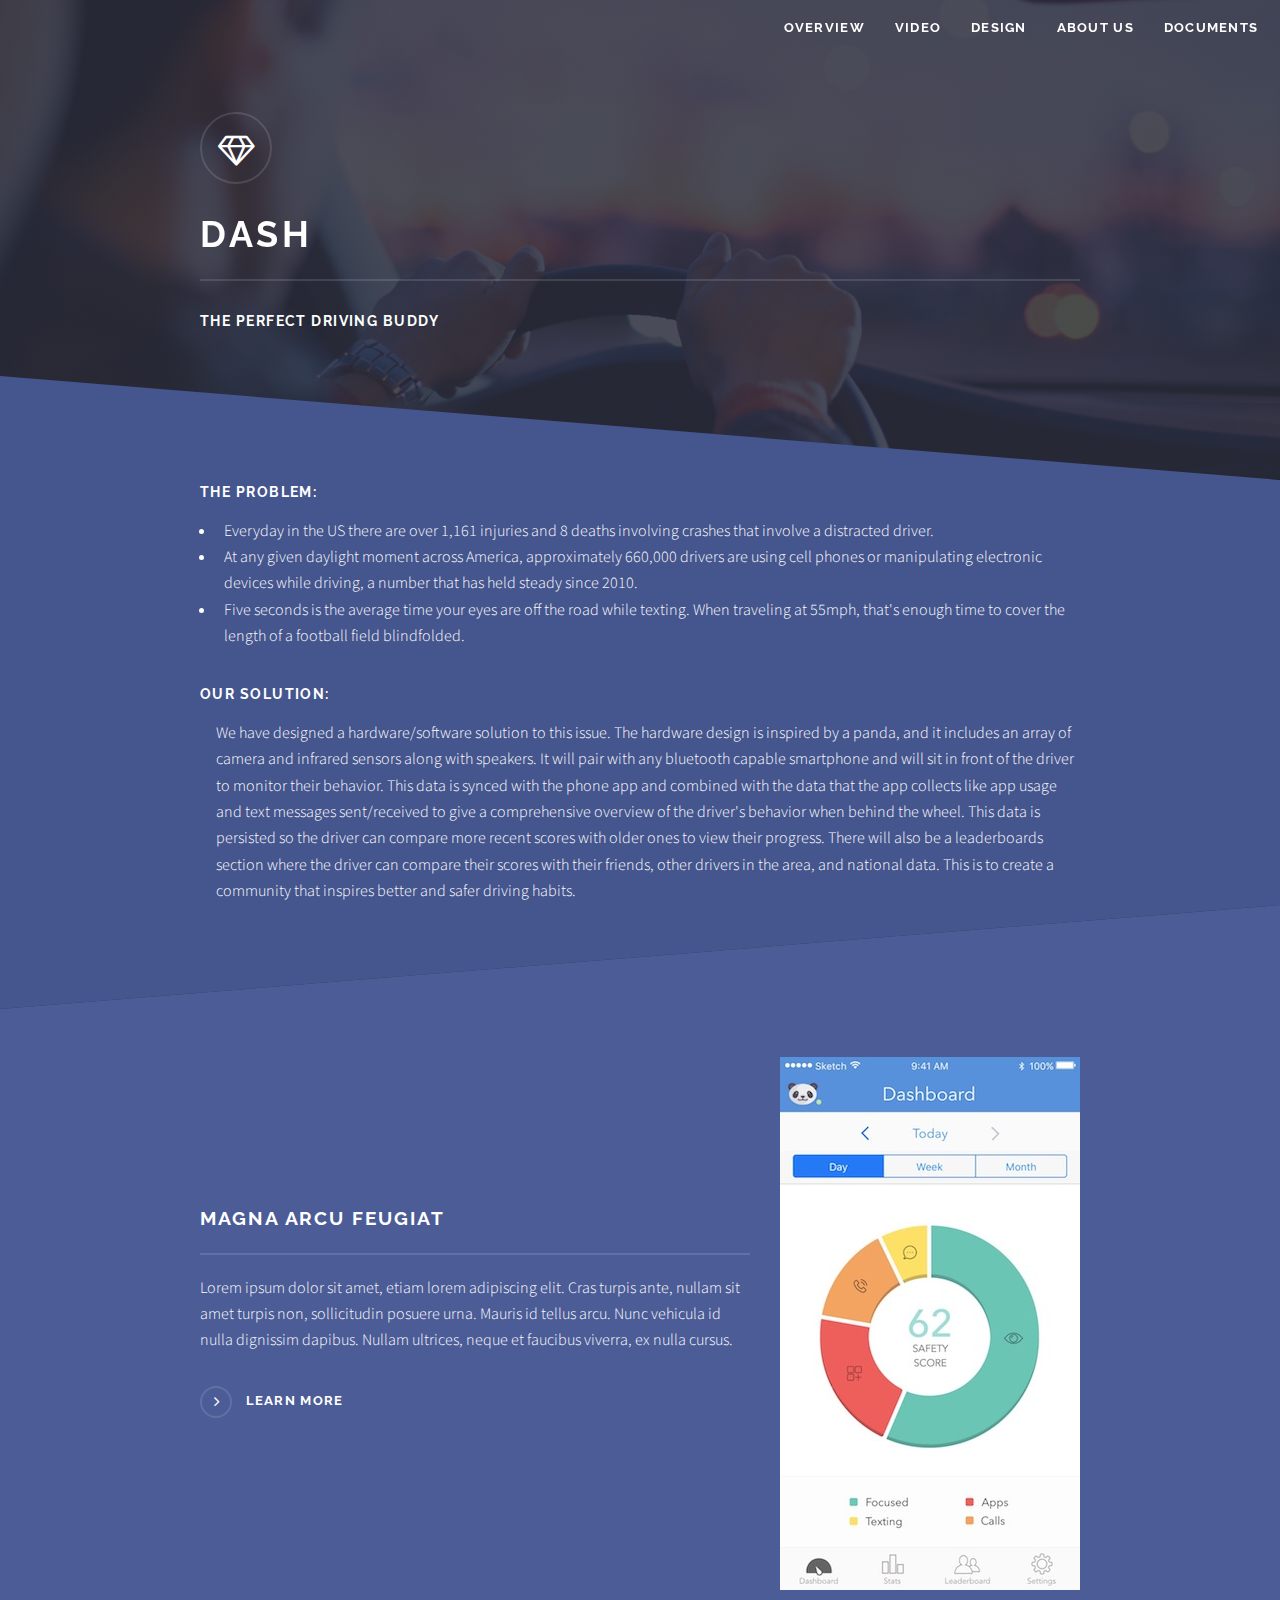
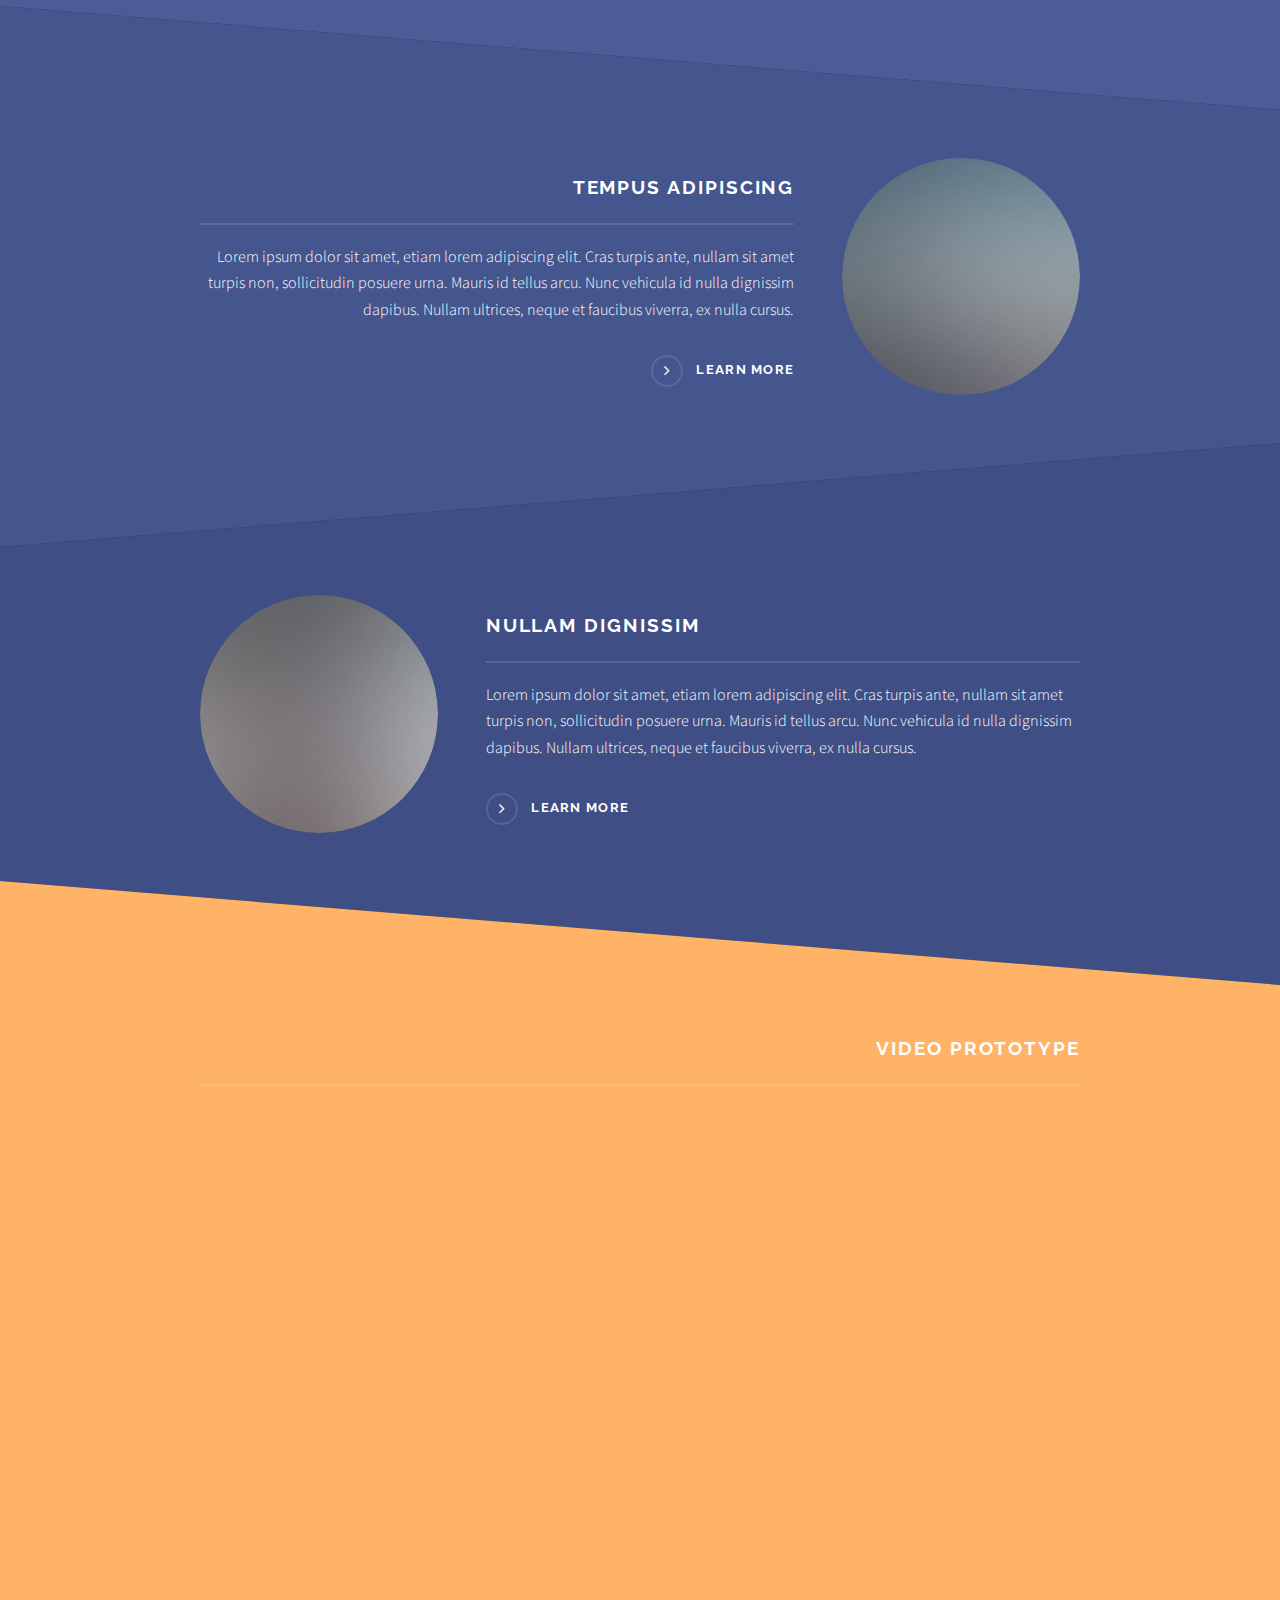
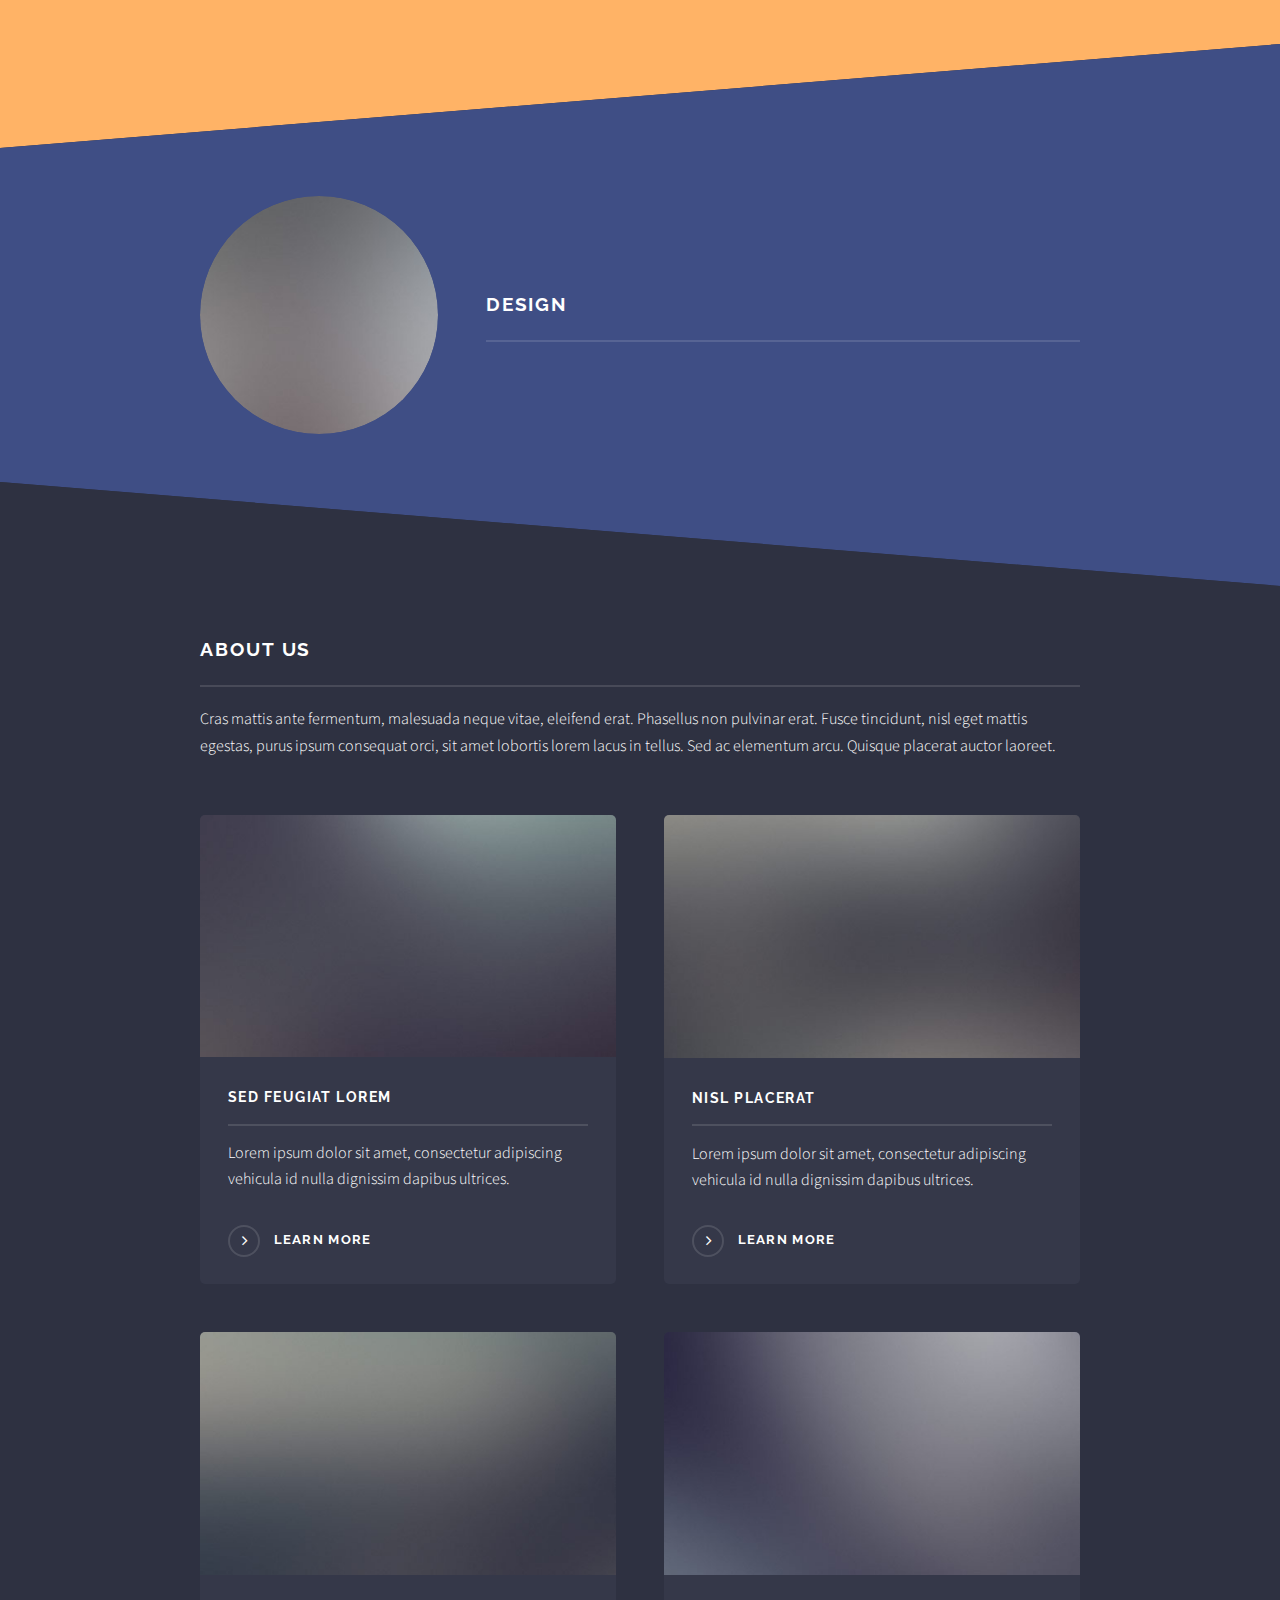
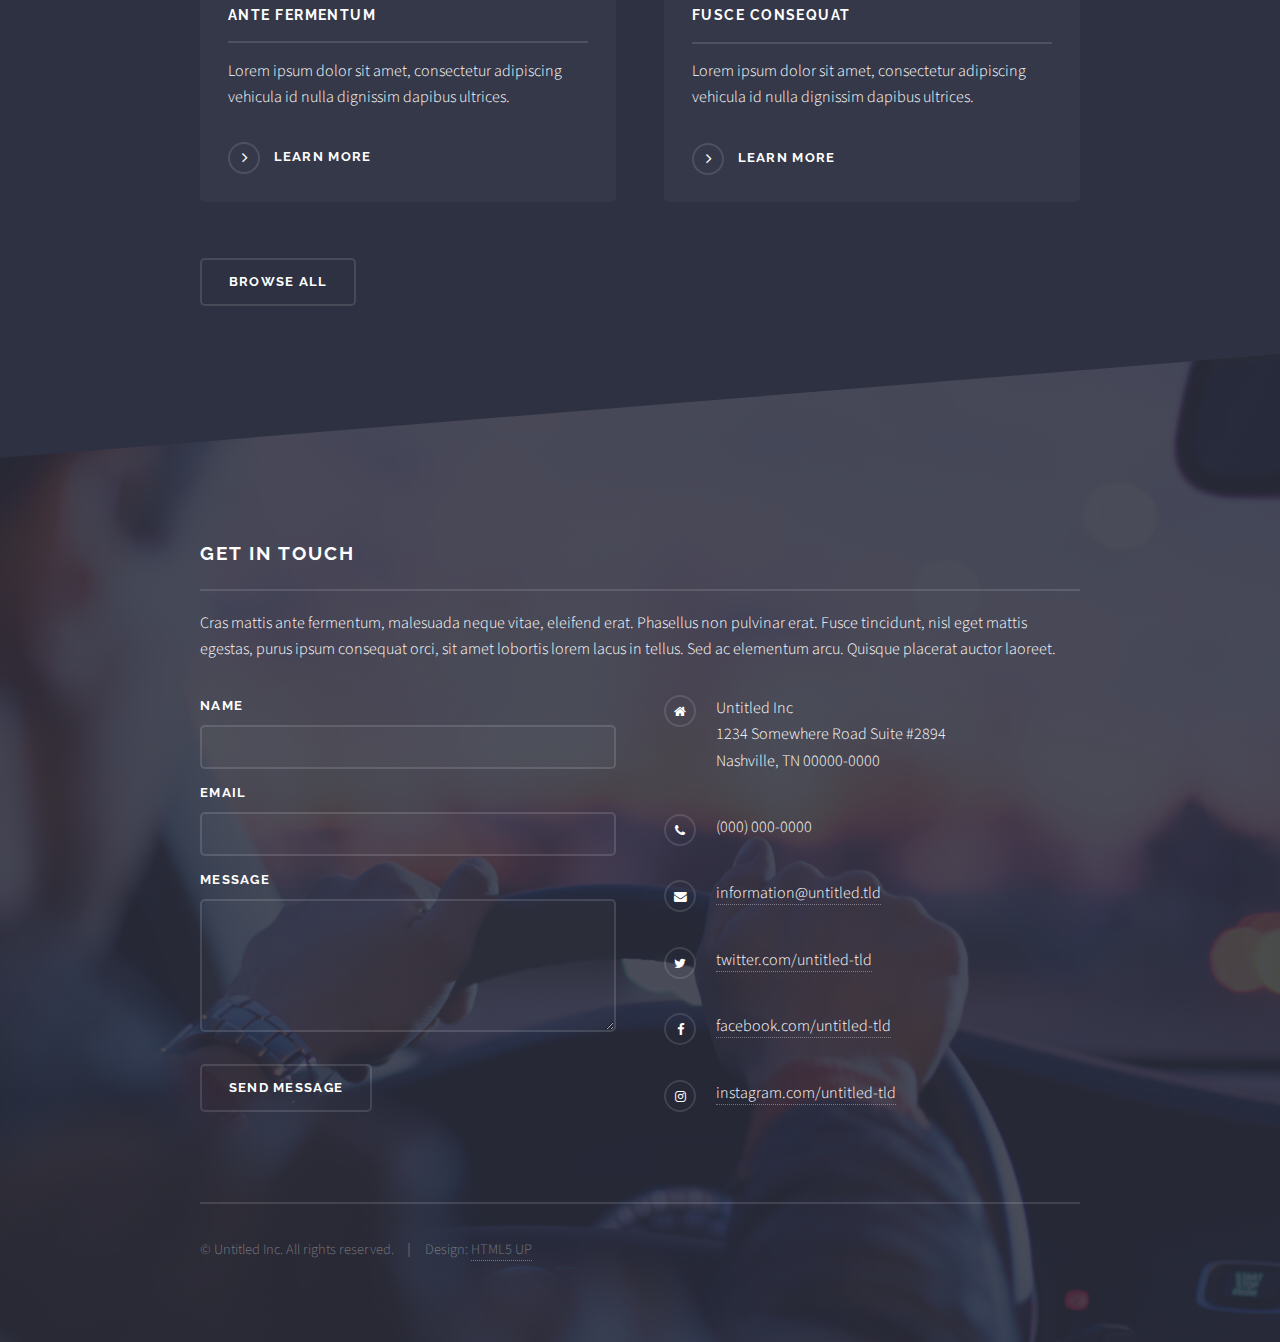
==== commit f24b5477: "background fixed" ====
--- a/html5up-solid-state/index.html
+++ b/html5up-solid-state/index.html
@@ -52,35 +52,46 @@
 						<div class="inner">
 							<div class="logo"><span class="icon fa-diamond"></span></div>
 							<h2>DASH</h2>
-							<h3>The problem:</h3>
-							<ul>
-								<li>Everyday in the US there are over 1,161 injuries and 8 deaths involving crashes that involve a distracted driver.</li>
-								<li>In 2014, 3,179 people were killed, and 431,000 were injured in motor vehicle crashes involving distracted drivers.</li>
-								<li>Ten percent of all drivers 15 to 19 years old involved in fatal crashes were reported as distracted at the time of the crashes.</li>
-								<li>Drivers in their 20s are 23 percent of drivers in all fatal crashes, but are 27 percent of the distracted drivers and 38 percent of the dis­tracted drivers who were using cell phones in fatal crashes.</li>
-								<li>The percentage of drivers text-messaging or visibly manipu­lating handheld devices increased from 1.7 percent in 2013 to 2.2 percent in 2014.</li>
-								<li>At any given daylight moment across America, approximately 660,000 drivers are using cell phones or manipulating electronic devices while driving, a number that has held steady since 2010.</li>
-								<li>Five seconds is the average time your eyes are off the road while texting. When traveling at 55mph, that's enough time to cover the length of a football field blindfolded.</li>
-							</ul>
-							<h3>Our solution:</h3>
-							<ul>
-								We have designed a hardware/software solution to this issue. The hardware design is inspired by a panda, and it includes an array of camera and infrared sensors along with speakers. It will pair with any bluetooth capable smartphone and will sit in front of the driver to monitor their behavior. This data is synced with the phone app and combined with the data that the app collects like app usage and text messages sent/received to give a comprehensive overview of the driver's behavior when behind the wheel. This data is persisted so the driver can compare more recent scores with older ones to view their progress. There will also be a leaderboards section where the driver can compare their scores with their friends, other drivers in the area, and national data. This is to create a community that inspires better and safer driving habits.
-							</ul>
+							<h3>The Perfect Driving Buddy<h3>
 						</div>
 					</section>
 
 				<!-- Wrapper -->
 					<section id="wrapper">
+						<!-- Two -->
+							<section id="two" class="wrapper alt spotlight style2">
+								<!-- <div class="inner">
+									<a href="#" class="image"><img src="images/pic02.jpg" alt="" /></a>
+									<div class="content">
+										<h2 class="major">Tempus adipiscing</h2>
+										<p>Lorem ipsum dolor sit amet, etiam lorem adipiscing elit. Cras turpis ante, nullam sit amet turpis non, sollicitudin posuere urna. Mauris id tellus arcu. Nunc vehicula id nulla dignissim dapibus. Nullam ultrices, neque et faucibus viverra, ex nulla cursus.</p>
+										<a href="#" class="special">Learn more</a>
+									</div>
+								</div> -->
+								<div style="margin:0 auto; width:55em;">
+									<h3>The problem:</h3>
+									<ul>
+										<li>Everyday in the US there are over 1,161 injuries and 8 deaths involving crashes that involve a distracted driver.</li>
+										<li>At any given daylight moment across America, approximately 660,000 drivers are using cell phones or manipulating electronic devices while driving, a number that has held steady since 2010.</li>
+										<li>Five seconds is the average time your eyes are off the road while texting. When traveling at 55mph, that's enough time to cover the length of a football field blindfolded.</li>
+									</ul>
+									<h3>Our solution:</h3>
+									<ul>
+										We have designed a hardware/software solution to this issue. The hardware design is inspired by a panda, and it includes an array of camera and infrared sensors along with speakers. It will pair with any bluetooth capable smartphone and will sit in front of the driver to monitor their behavior. This data is synced with the phone app and combined with the data that the app collects like app usage and text messages sent/received to give a comprehensive overview of the driver's behavior when behind the wheel. This data is persisted so the driver can compare more recent scores with older ones to view their progress. There will also be a leaderboards section where the driver can compare their scores with their friends, other drivers in the area, and national data. This is to create a community that inspires better and safer driving habits.
+									</ul>
+								</div>
+							</section>
 
 						<!-- One -->
 							<section id="one" class="wrapper spotlight style1">
 								<div class="inner">
-									<a href="#" class="image"><img src="images/pic01.jpg" alt="" /></a>
+
 									<div class="content">
 										<h2 class="major">Magna arcu feugiat</h2>
 										<p>Lorem ipsum dolor sit amet, etiam lorem adipiscing elit. Cras turpis ante, nullam sit amet turpis non, sollicitudin posuere urna. Mauris id tellus arcu. Nunc vehicula id nulla dignissim dapibus. Nullam ultrices, neque et faucibus viverra, ex nulla cursus.</p>
 										<a href="#" class="special">Learn more</a>
 									</div>
+									<a href="#" class="screenshot"><img src="images/dashboard.jpg" alt="" /></a>
 								</div>
 							</section>
 
--- a/html5up-solid-state/assets/css/main.css
+++ b/html5up-solid-state/assets/css/main.css
@@ -1624,7 +1624,7 @@
 
 	body {
 		background-color: #2e3141;
-		background-image: linear-gradient(to top, rgba(46, 49, 65, 0.8), rgba(46, 49, 65, 0.8)), url("../../images/bg.jpg");
+		background-image: linear-gradient(to top, rgba(46, 49, 65, 0.8), rgba(46, 49, 65, 0.8)), url("../../images/background.jpg");
 		background-size: auto, cover;
 		background-attachment: fixed, fixed;
 		background-position: center, center;
@@ -2158,6 +2158,19 @@
 		.icon > .label {
 			display: none;
 		}
+
+
+.screenshot {
+	display: block;
+	/*position: relative;*/
+	max-width: 300px;
+	max-height: 533px;
+	margin-left: 30px;
+	/*width: auto;
+	height: auto;*/
+	/*max-width: 70%;
+	max-height: 70%;*/
+}
 
 /* Image */
 
@@ -3118,7 +3131,7 @@
 			#banner {
 				padding: 7em 0 8.25em 0 ;
 				background-color: #2e3141;
-				background-image: linear-gradient(to top, rgba(46, 49, 65, 0.8), rgba(46, 49, 65, 0.8)), url("../../images/bg.jpg");
+				background-image: linear-gradient(to top, rgba(46, 49, 65, 0.8), rgba(46, 49, 65, 0.8)), url("../../images/background.jpg");
 				background-size: auto, cover;
 				background-position: center, center;
 				margin-bottom: -6.5em;
@@ -3228,7 +3241,7 @@
 		#wrapper > header {
 			padding: 9em 0 6.25em 0 ;
 			background-color: #2e3141;
-			background-image: linear-gradient(to top, rgba(46, 49, 65, 0.8), rgba(46, 49, 65, 0.8)), url("../../images/bg.jpg");
+			background-image: linear-gradient(to top, rgba(46, 49, 65, 0.8), rgba(46, 49, 65, 0.8)), url("../../images/background.jpg");
 			background-size: auto, cover;
 			background-position: center, 0% 30%;
 			margin-bottom: -6.5em;
@@ -3620,7 +3633,7 @@
 
 		#footer {
 			background-color: #2e3141;
-			background-image: linear-gradient(to top, rgba(46, 49, 65, 0.8), rgba(46, 49, 65, 0.8)), url("../../images/bg.jpg");
+			background-image: linear-gradient(to top, rgba(46, 49, 65, 0.8), rgba(46, 49, 65, 0.8)), url("../../images/background.jpg");
 			background-size: auto, cover;
 			background-position: center, center;
 			margin-top: -6.5em;
--- a/html5up-solid-state/assets/css/ie9.css
+++ b/html5up-solid-state/assets/css/ie9.css
@@ -8,7 +8,7 @@
 
 	body {
 		background-color: #2e3141;
-		background-image: url("../../images/bg.jpg");
+		background-image: url("../../images/background.jpg");
 		background-size: cover;
 		background-attachment: fixed;
 		background-position: center;
@@ -86,4 +86,4 @@
 		#footer .inner .contact {
 			display: inline-block;
 			width: 45%;
-		}+		}
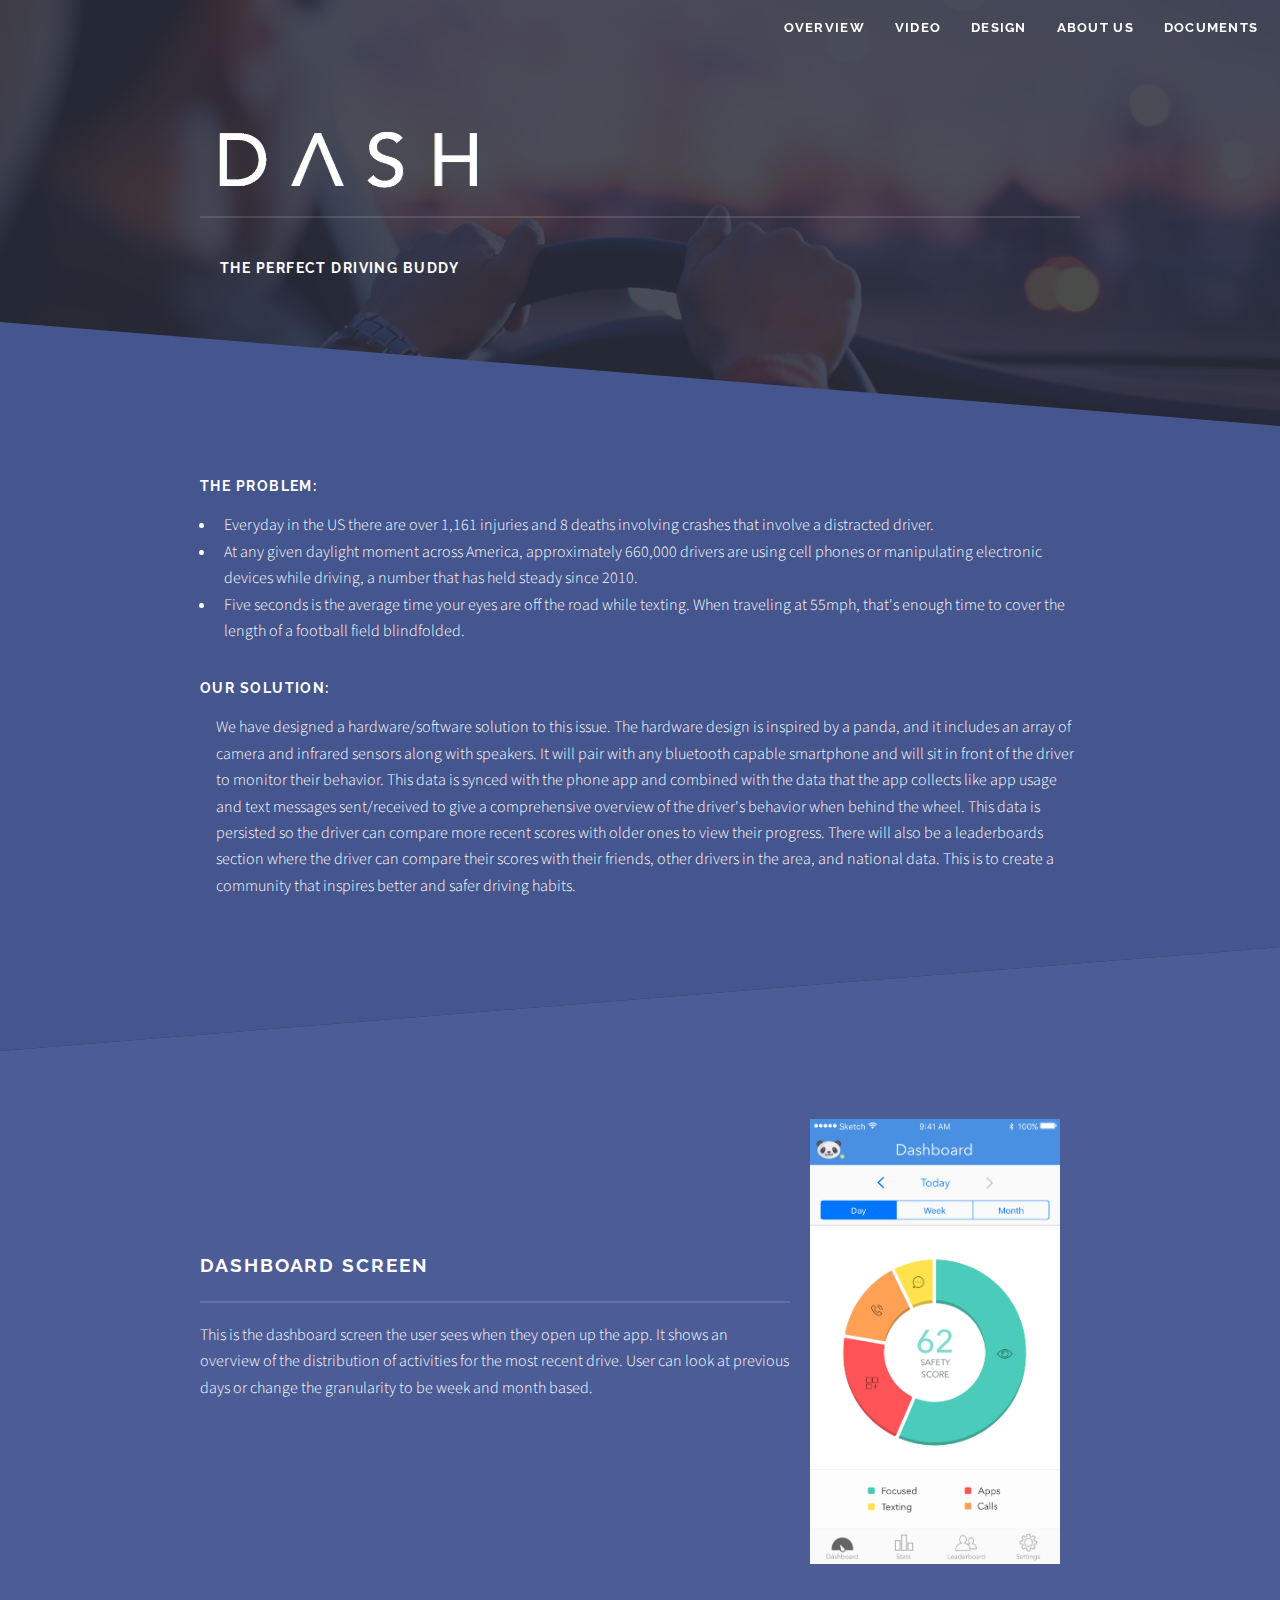
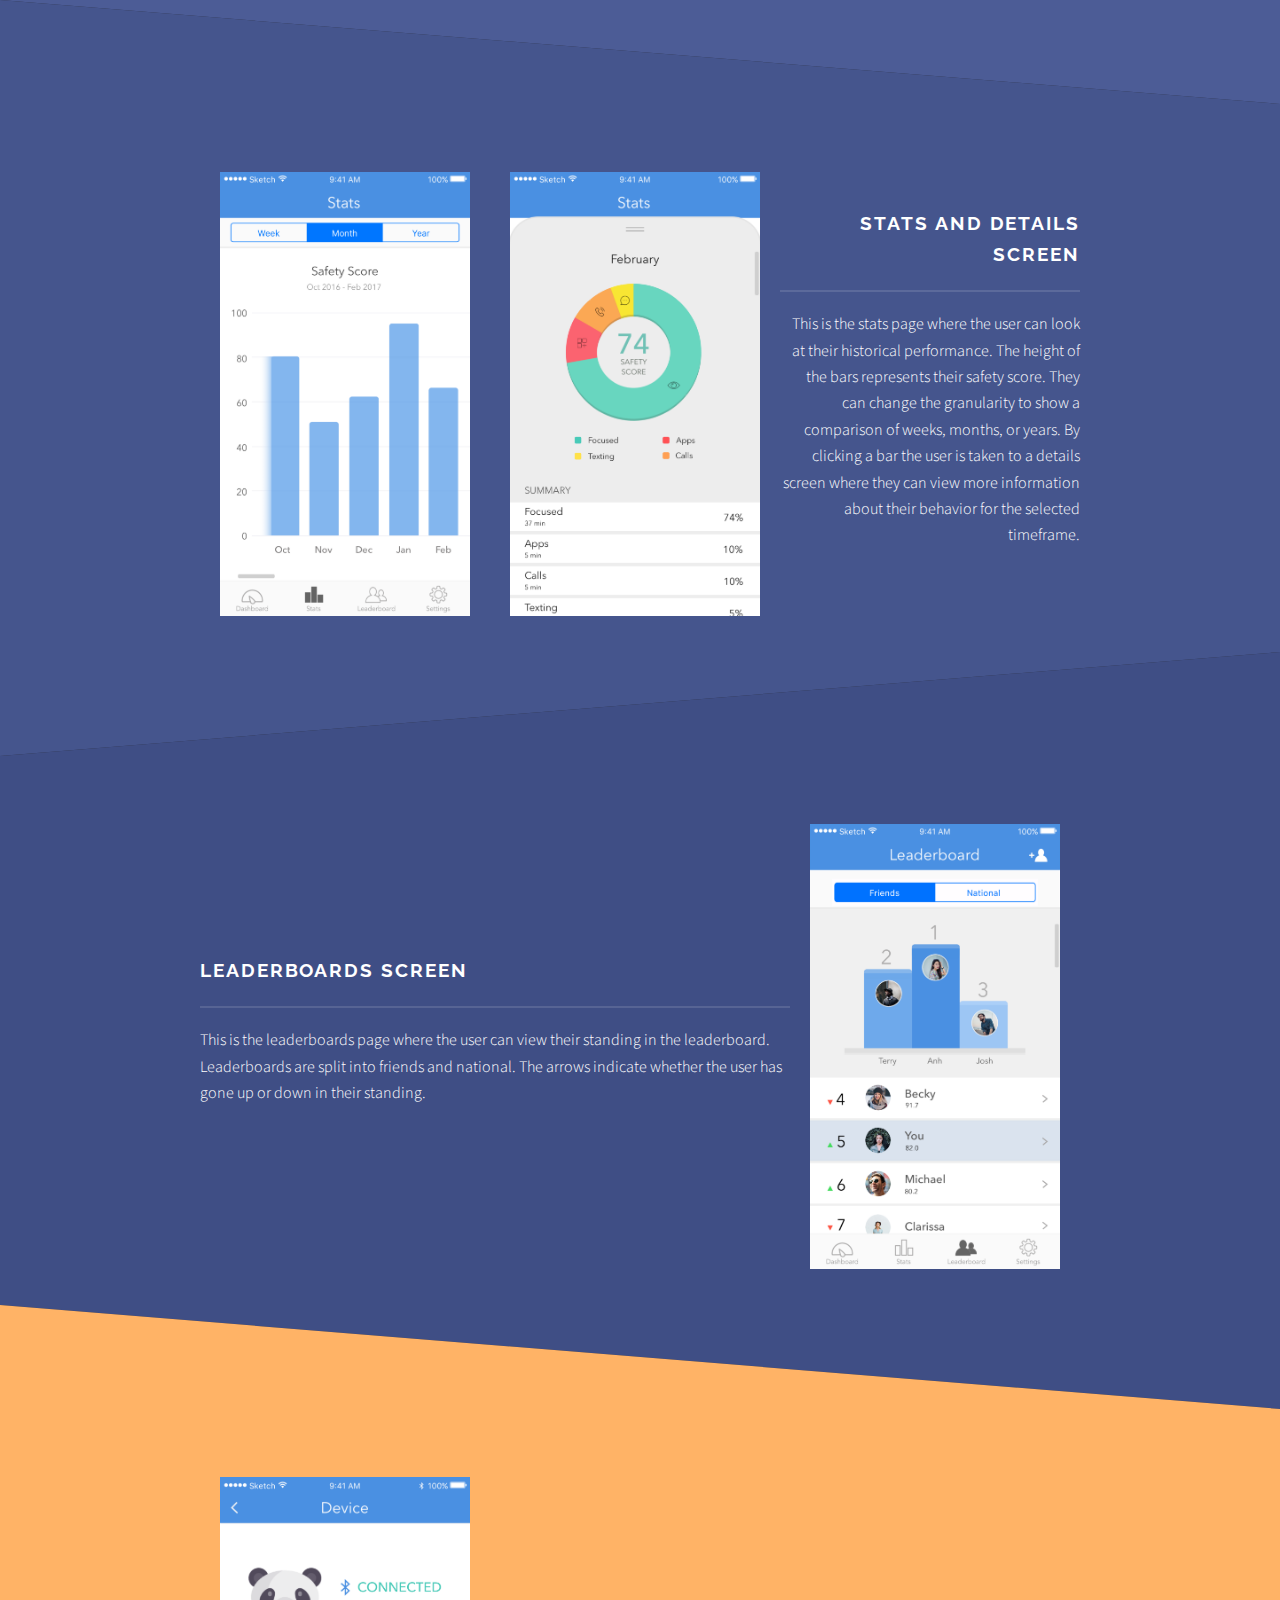
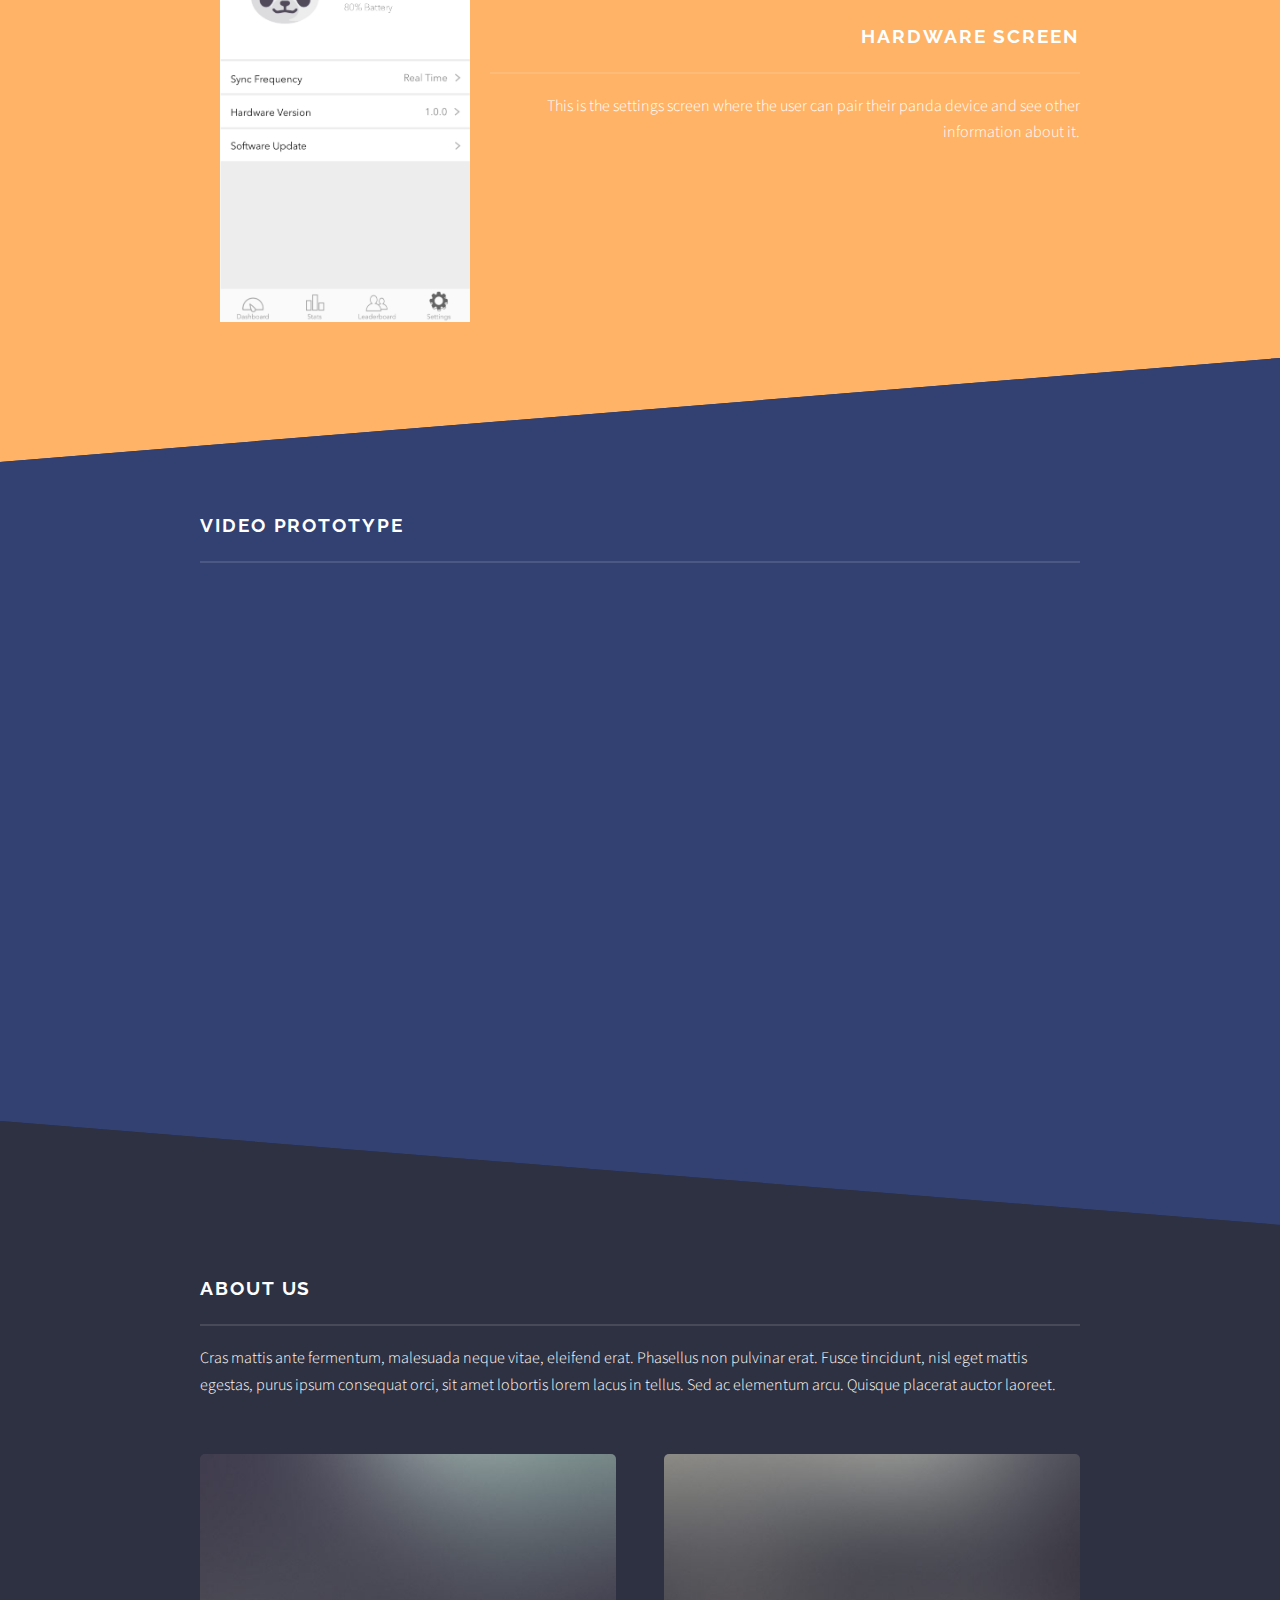
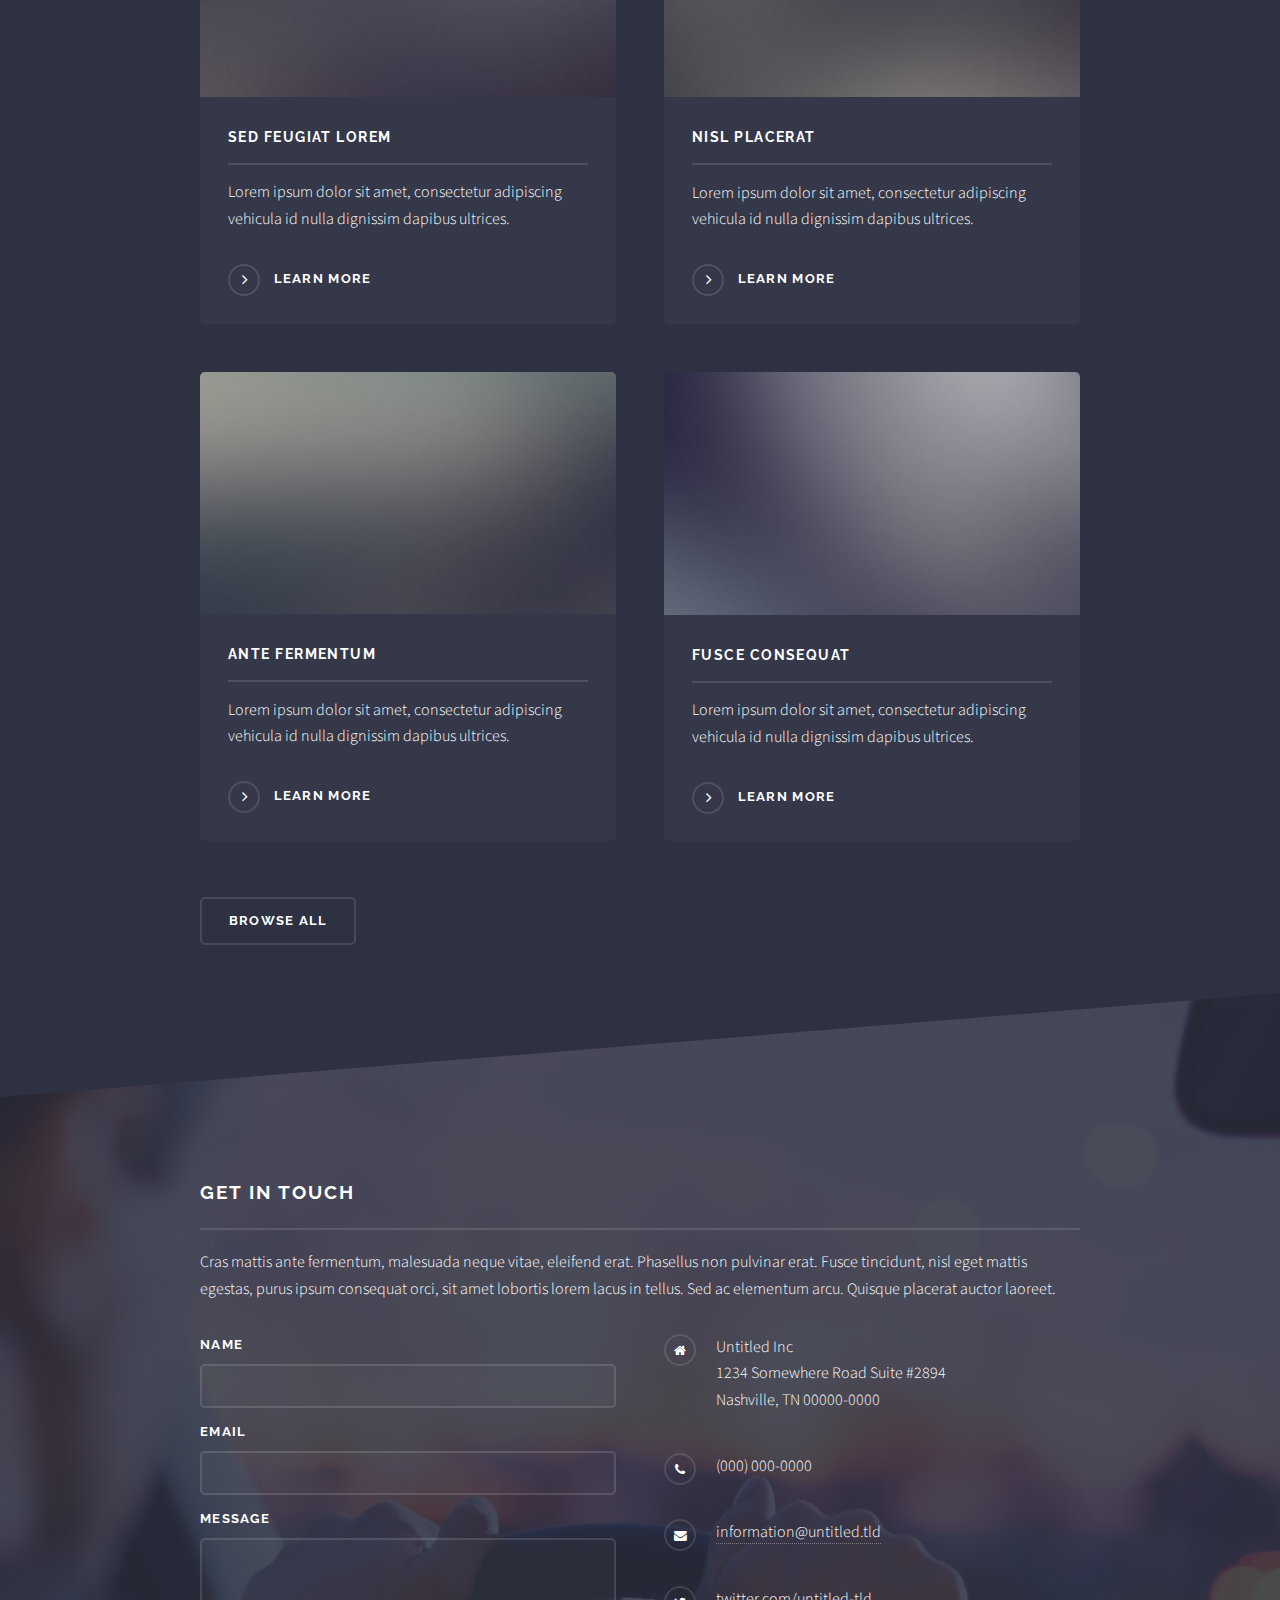
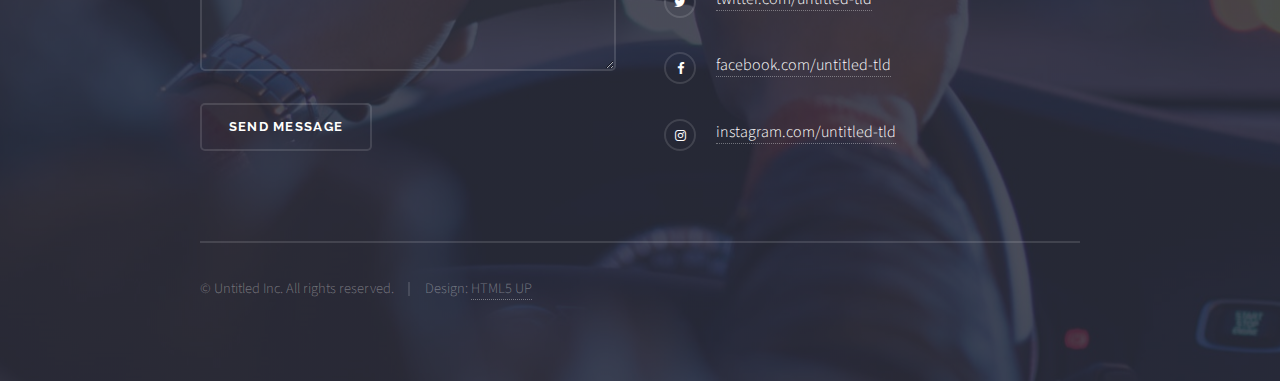
==== commit 175d7932: "screens done" ====
--- a/html5up-solid-state/index.html
+++ b/html5up-solid-state/index.html
@@ -50,9 +50,10 @@
 				<!-- Banner -->
 					<section id="banner">
 						<div class="inner">
-							<div class="logo"><span class="icon fa-diamond"></span></div>
-							<h2>DASH</h2>
-							<h3>The Perfect Driving Buddy<h3>
+							<div class="logo" style="margin-bottom: 0px;"><img src="images/logo.png" width="300px" height="auto"></img></div>
+							<h2 style="font-size: 0;"></h2>
+							<h3></h3>
+							<h3 style="padding-left: 20px;"><br>The Perfect Driving Buddy<h3>
 						</div>
 					</section>
 
@@ -66,81 +67,81 @@
 										<h2 class="major">Tempus adipiscing</h2>
 										<p>Lorem ipsum dolor sit amet, etiam lorem adipiscing elit. Cras turpis ante, nullam sit amet turpis non, sollicitudin posuere urna. Mauris id tellus arcu. Nunc vehicula id nulla dignissim dapibus. Nullam ultrices, neque et faucibus viverra, ex nulla cursus.</p>
 										<a href="#" class="special">Learn more</a>
+										style="margin:0 auto; width:auto; padding-left: 150px; padding-right: 150px;"
 									</div>
 								</div> -->
-								<div style="margin:0 auto; width:55em;">
-									<h3>The problem:</h3>
-									<ul>
-										<li>Everyday in the US there are over 1,161 injuries and 8 deaths involving crashes that involve a distracted driver.</li>
-										<li>At any given daylight moment across America, approximately 660,000 drivers are using cell phones or manipulating electronic devices while driving, a number that has held steady since 2010.</li>
-										<li>Five seconds is the average time your eyes are off the road while texting. When traveling at 55mph, that's enough time to cover the length of a football field blindfolded.</li>
-									</ul>
-									<h3>Our solution:</h3>
-									<ul>
-										We have designed a hardware/software solution to this issue. The hardware design is inspired by a panda, and it includes an array of camera and infrared sensors along with speakers. It will pair with any bluetooth capable smartphone and will sit in front of the driver to monitor their behavior. This data is synced with the phone app and combined with the data that the app collects like app usage and text messages sent/received to give a comprehensive overview of the driver's behavior when behind the wheel. This data is persisted so the driver can compare more recent scores with older ones to view their progress. There will also be a leaderboards section where the driver can compare their scores with their friends, other drivers in the area, and national data. This is to create a community that inspires better and safer driving habits.
-									</ul>
+								<div class="inner">
+									<div class="content" style="text-align: left;">
+										<h3>The problem:</h3>
+										<ul>
+											<li>Everyday in the US there are over 1,161 injuries and 8 deaths involving crashes that involve a distracted driver.</li>
+											<li>At any given daylight moment across America, approximately 660,000 drivers are using cell phones or manipulating electronic devices while driving, a number that has held steady since 2010.</li>
+											<li>Five seconds is the average time your eyes are off the road while texting. When traveling at 55mph, that's enough time to cover the length of a football field blindfolded.</li>
+										</ul>
+										<h3>Our solution:</h3>
+										<ul>
+											We have designed a hardware/software solution to this issue. The hardware design is inspired by a panda, and it includes an array of camera and infrared sensors along with speakers. It will pair with any bluetooth capable smartphone and will sit in front of the driver to monitor their behavior. This data is synced with the phone app and combined with the data that the app collects like app usage and text messages sent/received to give a comprehensive overview of the driver's behavior when behind the wheel. This data is persisted so the driver can compare more recent scores with older ones to view their progress. There will also be a leaderboards section where the driver can compare their scores with their friends, other drivers in the area, and national data. This is to create a community that inspires better and safer driving habits.
+										</ul>
+										</div>
 								</div>
 							</section>
 
 						<!-- One -->
 							<section id="one" class="wrapper spotlight style1">
 								<div class="inner">
-
-									<div class="content">
-										<h2 class="major">Magna arcu feugiat</h2>
-										<p>Lorem ipsum dolor sit amet, etiam lorem adipiscing elit. Cras turpis ante, nullam sit amet turpis non, sollicitudin posuere urna. Mauris id tellus arcu. Nunc vehicula id nulla dignissim dapibus. Nullam ultrices, neque et faucibus viverra, ex nulla cursus.</p>
-										<a href="#" class="special">Learn more</a>
-									</div>
-									<a href="#" class="screenshot"><img src="images/dashboard.jpg" alt="" /></a>
+									<div class="content">
+										<h2 class="major">Dashboard Screen</h2>
+										<p>This is the dashboard screen the user sees when they open up the app. It shows an overview of the distribution of activities for the most recent drive. User can look at previous days or change the granularity to be week and month based.</p>
+									</div>
+									<img src="images/dashboard.png" width="250px" height="auto" style="margin: 20px;" alt="" />
 								</div>
 							</section>
 
 						<!-- Two -->
 							<section id="two" class="wrapper alt spotlight style2">
 								<div class="inner">
-									<a href="#" class="image"><img src="images/pic02.jpg" alt="" /></a>
-									<div class="content">
-										<h2 class="major">Tempus adipiscing</h2>
-										<p>Lorem ipsum dolor sit amet, etiam lorem adipiscing elit. Cras turpis ante, nullam sit amet turpis non, sollicitudin posuere urna. Mauris id tellus arcu. Nunc vehicula id nulla dignissim dapibus. Nullam ultrices, neque et faucibus viverra, ex nulla cursus.</p>
-										<a href="#" class="special">Learn more</a>
-									</div>
+									<div class="content">
+										<h2 class="major">Stats and details Screen</h2>
+										<p>This is the stats page where the user can look at their historical performance. The height of the bars represents their safety score. They can change the granularity to show a comparison of weeks, months, or years. By clicking a bar the user is taken to a details screen where they can view more information about their behavior for the selected timeframe.</p>
+									</div>
+									<img src="images/stats_details.png" width="250px" height="auto" style="margin: 20px;" alt="" />
+									<img src="images/stats.png" width="250px" height="auto" style="margin: 20px;" alt="" />
 								</div>
 							</section>
 
 						<!-- Three -->
 							<section id="three" class="wrapper spotlight style3">
 								<div class="inner">
-									<a href="#" class="image"><img src="images/pic03.jpg" alt="" /></a>
-									<div class="content">
-										<h2 class="major">Nullam dignissim</h2>
-										<p>Lorem ipsum dolor sit amet, etiam lorem adipiscing elit. Cras turpis ante, nullam sit amet turpis non, sollicitudin posuere urna. Mauris id tellus arcu. Nunc vehicula id nulla dignissim dapibus. Nullam ultrices, neque et faucibus viverra, ex nulla cursus.</p>
-										<a href="#" class="special">Learn more</a>
-									</div>
-								</div>
-							</section>
-
-							<!-- video -->
-								<section id="video" class="wrapper alt spotlight style4" >
-									<div class="inner">
-										<div class="content">
-											<h2 class="major">Video Prototype</h2>
-											<div class="video-content" style="width:760px; margin:0 auto;">
-												<iframe width="760" height="515" src="https://www.youtube.com/embed/4NJlUribp3c" frameborder="0" allowfullscreen></iframe>
-											</div>
+									<div class="content">
+										<h2 class="major">Leaderboards Screen</h2>
+										<p>This is the leaderboards page where the user can view their standing in the leaderboard. Leaderboards are split into friends and national. The arrows indicate whether the user has gone up or down in their standing.</p>
+									</div>
+									<img src="images/leaderboards.png" width="250px" height="auto" style="margin: 20px;" alt="" />
+								</div>
+							</section>
+
+						<!-- Four -->
+							<section id="four" class="wrapper alt spotlight style4">
+								<div class="inner">
+									<div class="content">
+										<h2 class="major">Hardware Screen</h2>
+										<p>This is the settings screen where the user can pair their panda device and see other information about it.</p>
+									</div>
+									<img src="images/hardware.png" width="250px" height="auto" style="margin: 20px;" alt="" />
+								</div>
+							</section>
+
+						<!-- video -->
+							<section id="video" class="wrapper spotlight style5" >
+								<div class="inner">
+									<div class="content">
+										<h2 class="major">Video Prototype</h2>
+										<div class="video-content" style="width:760px; margin:0 auto;">
+											<iframe width="760" height="515" src="https://www.youtube.com/embed/4NJlUribp3c" frameborder="0" allowfullscreen></iframe>
 										</div>
 									</div>
-								</section>
-
-								<!-- Design -->
-									<section id="design" class="wrapper spotlight style3">
-										<div class="inner">
-											<a href="#" class="image"><img src="images/pic03.jpg" alt="" /></a>
-											<div class="content">
-												<h2 class="major">Design</h2>
-												<p></p>
-											</div>
-										</div>
-									</section>
+								</div>
+							</section>
 
 						<!-- about-us -->
 							<section id="about-us" class="wrapper alt style1">
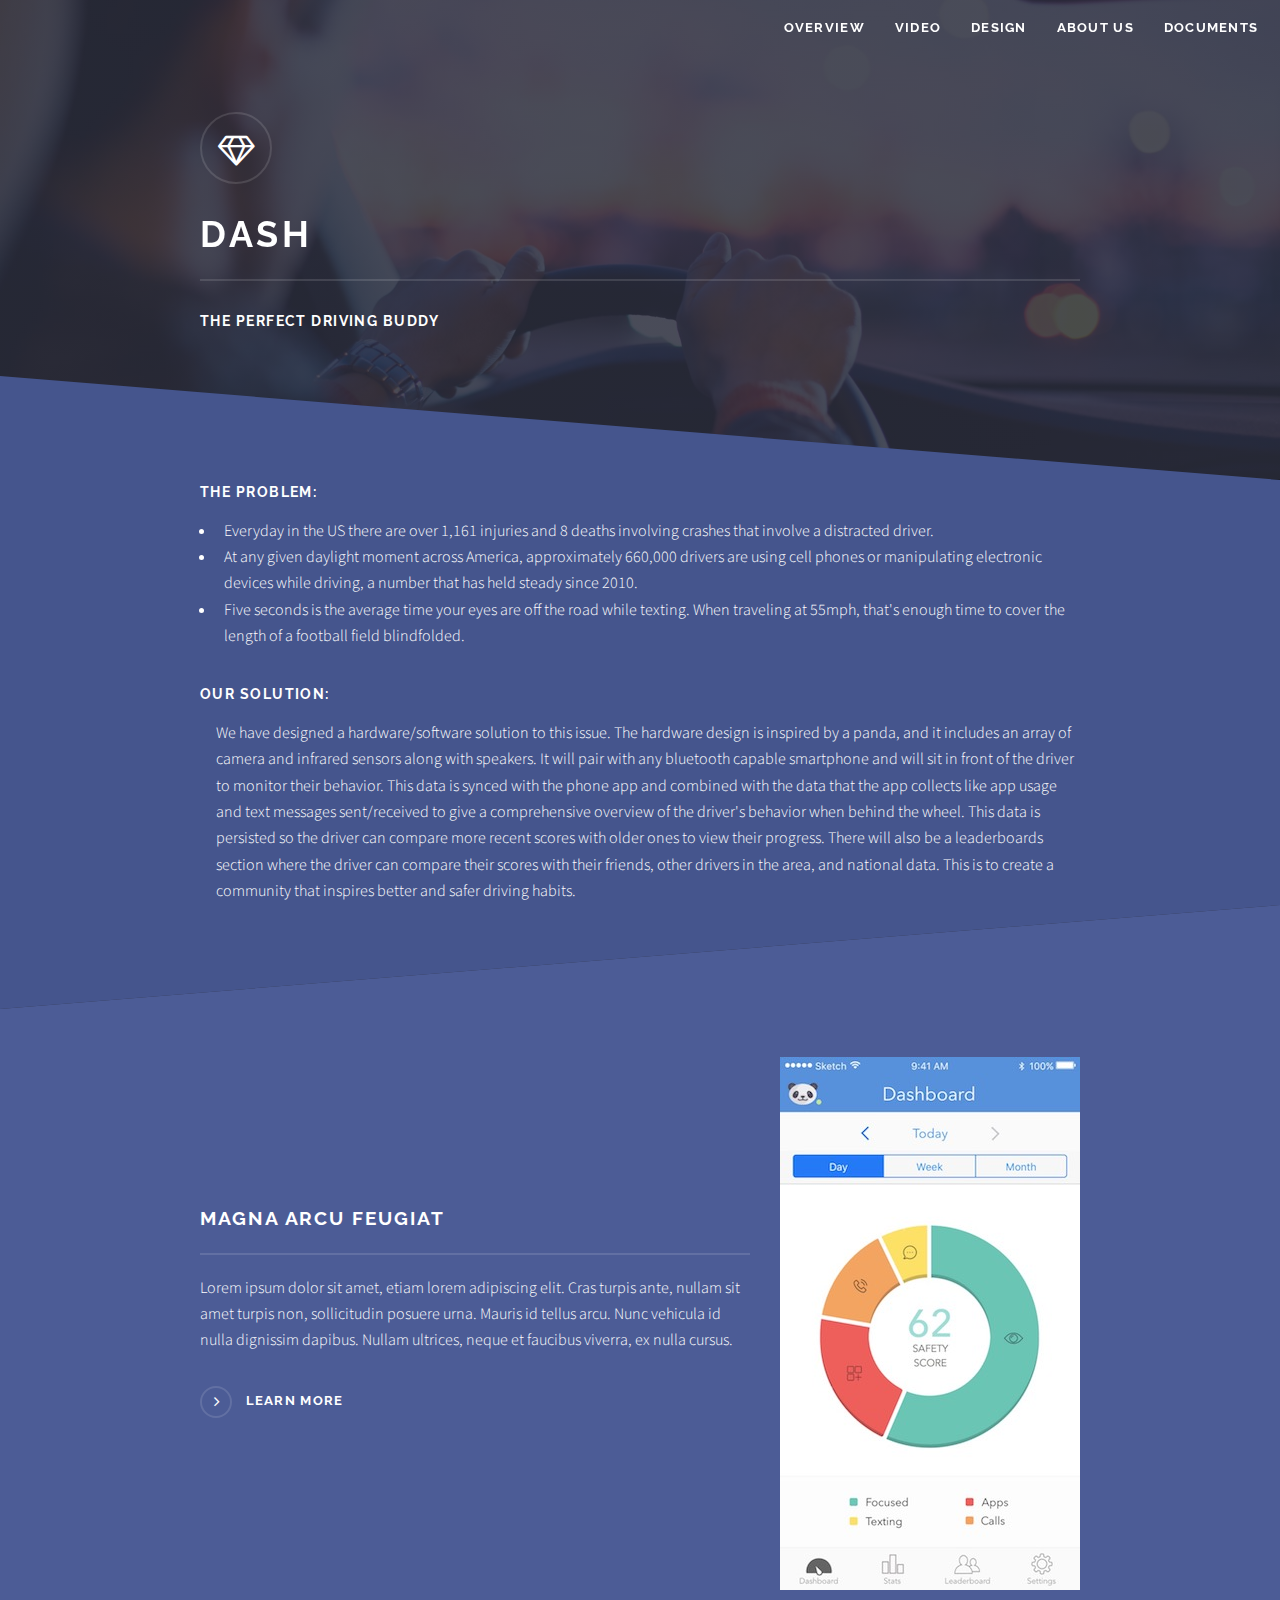
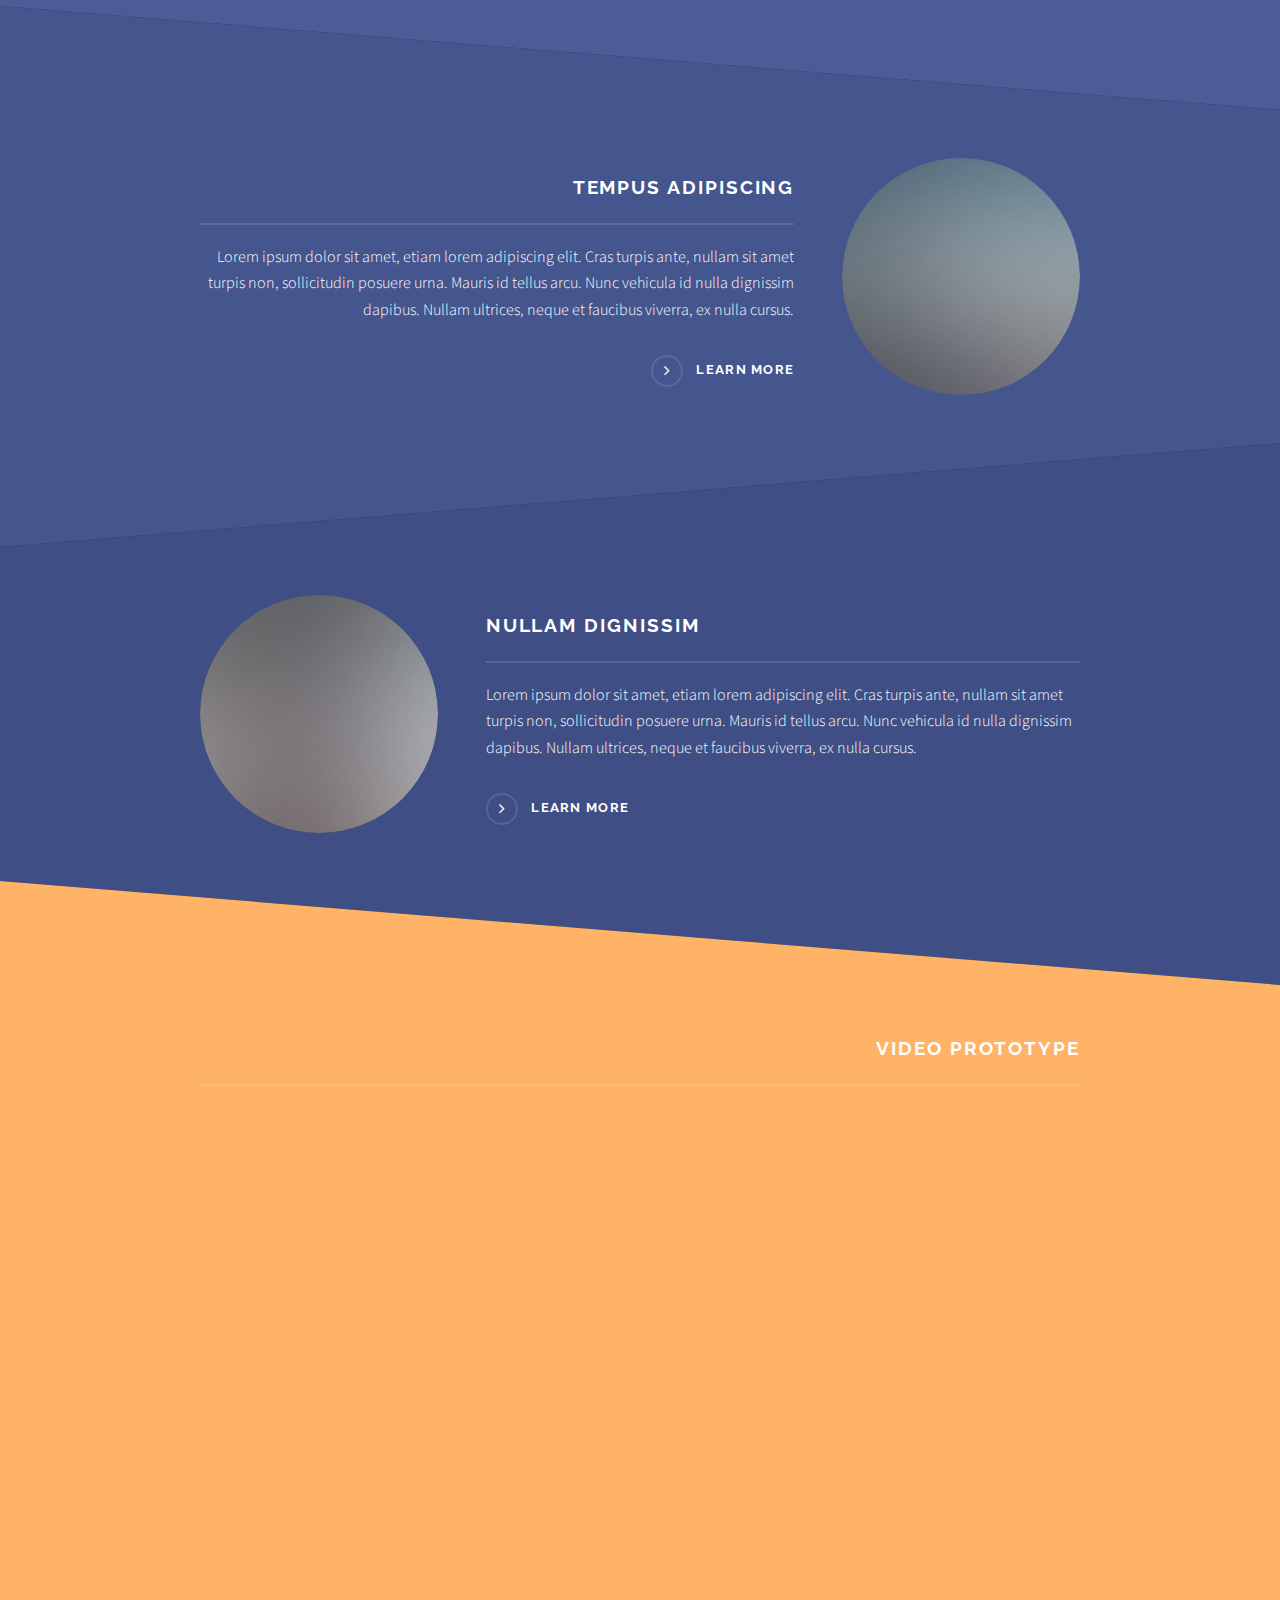
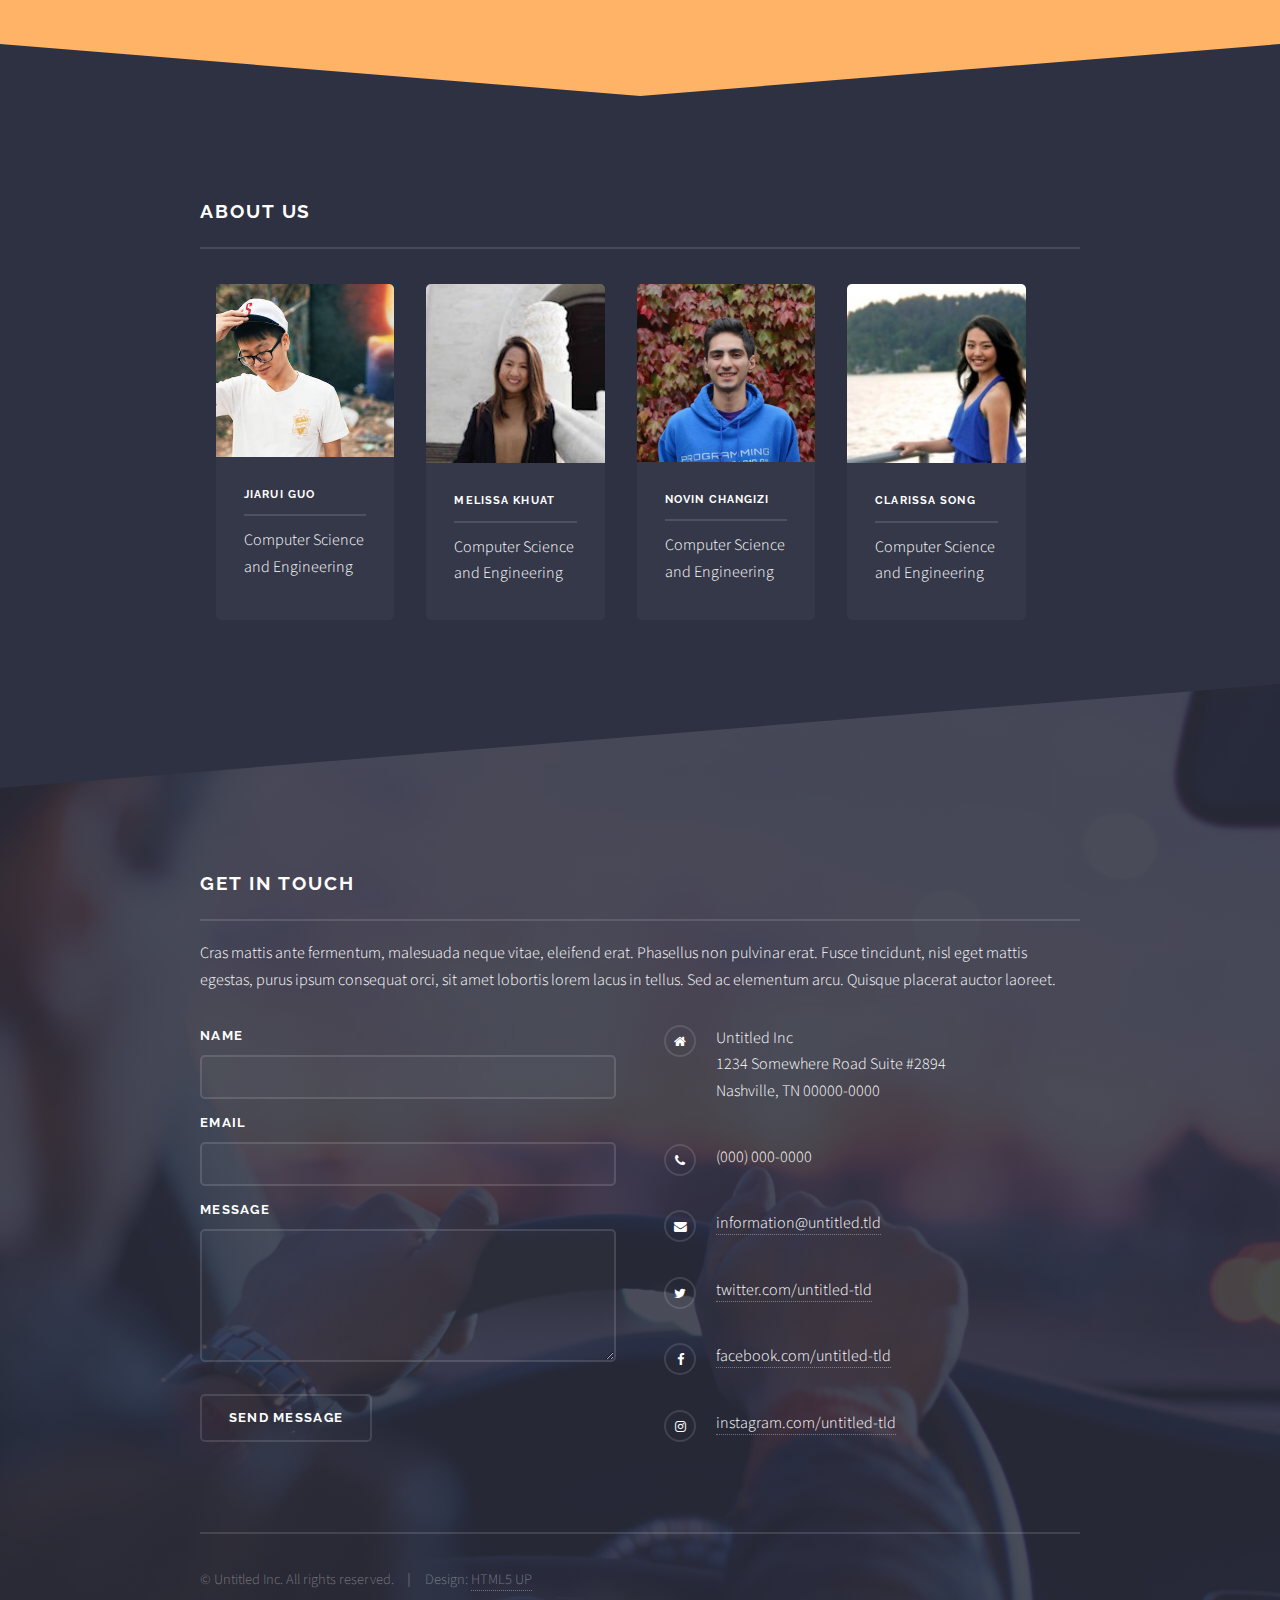
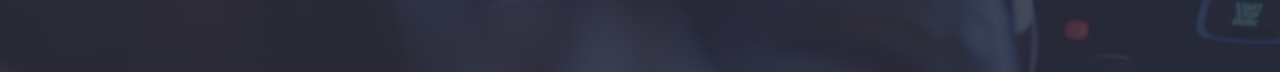
==== commit bef39890: "added about me page" ====
--- a/html5up-solid-state/index.html
+++ b/html5up-solid-state/index.html
@@ -30,7 +30,7 @@
 							<a href="#documents">Documents</a>
 						</nav>
 					</header>
-
+ 
 				<!-- Menu -->
 				<!--
 					<nav id="menu">
@@ -50,10 +50,9 @@
 				<!-- Banner -->
 					<section id="banner">
 						<div class="inner">
-							<div class="logo" style="margin-bottom: 0px;"><img src="images/logo.png" width="300px" height="auto"></img></div>
-							<h2 style="font-size: 0;"></h2>
-							<h3></h3>
-							<h3 style="padding-left: 20px;"><br>The Perfect Driving Buddy<h3>
+							<div class="logo"><span class="icon fa-diamond"></span></div>
+							<h2>DASH</h2>
+							<h3>The Perfect Driving Buddy<h3>
 						</div>
 					</section>
 
@@ -67,116 +66,111 @@
 										<h2 class="major">Tempus adipiscing</h2>
 										<p>Lorem ipsum dolor sit amet, etiam lorem adipiscing elit. Cras turpis ante, nullam sit amet turpis non, sollicitudin posuere urna. Mauris id tellus arcu. Nunc vehicula id nulla dignissim dapibus. Nullam ultrices, neque et faucibus viverra, ex nulla cursus.</p>
 										<a href="#" class="special">Learn more</a>
-										style="margin:0 auto; width:auto; padding-left: 150px; padding-right: 150px;"
 									</div>
 								</div> -->
-								<div class="inner">
-									<div class="content" style="text-align: left;">
-										<h3>The problem:</h3>
-										<ul>
-											<li>Everyday in the US there are over 1,161 injuries and 8 deaths involving crashes that involve a distracted driver.</li>
-											<li>At any given daylight moment across America, approximately 660,000 drivers are using cell phones or manipulating electronic devices while driving, a number that has held steady since 2010.</li>
-											<li>Five seconds is the average time your eyes are off the road while texting. When traveling at 55mph, that's enough time to cover the length of a football field blindfolded.</li>
-										</ul>
-										<h3>Our solution:</h3>
-										<ul>
-											We have designed a hardware/software solution to this issue. The hardware design is inspired by a panda, and it includes an array of camera and infrared sensors along with speakers. It will pair with any bluetooth capable smartphone and will sit in front of the driver to monitor their behavior. This data is synced with the phone app and combined with the data that the app collects like app usage and text messages sent/received to give a comprehensive overview of the driver's behavior when behind the wheel. This data is persisted so the driver can compare more recent scores with older ones to view their progress. There will also be a leaderboards section where the driver can compare their scores with their friends, other drivers in the area, and national data. This is to create a community that inspires better and safer driving habits.
-										</ul>
-										</div>
+								<div style="margin:0 auto; width:55em;">
+									<h3>The problem:</h3>
+									<ul>
+										<li>Everyday in the US there are over 1,161 injuries and 8 deaths involving crashes that involve a distracted driver.</li>
+										<li>At any given daylight moment across America, approximately 660,000 drivers are using cell phones or manipulating electronic devices while driving, a number that has held steady since 2010.</li>
+										<li>Five seconds is the average time your eyes are off the road while texting. When traveling at 55mph, that's enough time to cover the length of a football field blindfolded.</li>
+									</ul>
+									<h3>Our solution:</h3>
+									<ul>
+										We have designed a hardware/software solution to this issue. The hardware design is inspired by a panda, and it includes an array of camera and infrared sensors along with speakers. It will pair with any bluetooth capable smartphone and will sit in front of the driver to monitor their behavior. This data is synced with the phone app and combined with the data that the app collects like app usage and text messages sent/received to give a comprehensive overview of the driver's behavior when behind the wheel. This data is persisted so the driver can compare more recent scores with older ones to view their progress. There will also be a leaderboards section where the driver can compare their scores with their friends, other drivers in the area, and national data. This is to create a community that inspires better and safer driving habits.
+									</ul>
 								</div>
 							</section>
 
 						<!-- One -->
 							<section id="one" class="wrapper spotlight style1">
 								<div class="inner">
-									<div class="content">
-										<h2 class="major">Dashboard Screen</h2>
-										<p>This is the dashboard screen the user sees when they open up the app. It shows an overview of the distribution of activities for the most recent drive. User can look at previous days or change the granularity to be week and month based.</p>
-									</div>
-									<img src="images/dashboard.png" width="250px" height="auto" style="margin: 20px;" alt="" />
+
+									<div class="content">
+										<h2 class="major">Magna arcu feugiat</h2>
+										<p>Lorem ipsum dolor sit amet, etiam lorem adipiscing elit. Cras turpis ante, nullam sit amet turpis non, sollicitudin posuere urna. Mauris id tellus arcu. Nunc vehicula id nulla dignissim dapibus. Nullam ultrices, neque et faucibus viverra, ex nulla cursus.</p>
+										<a href="#" class="special">Learn more</a>
+									</div>
+									<a href="#" class="screenshot"><img src="images/dashboard.jpg" alt="" /></a>
 								</div>
 							</section>
 
 						<!-- Two -->
 							<section id="two" class="wrapper alt spotlight style2">
 								<div class="inner">
-									<div class="content">
-										<h2 class="major">Stats and details Screen</h2>
-										<p>This is the stats page where the user can look at their historical performance. The height of the bars represents their safety score. They can change the granularity to show a comparison of weeks, months, or years. By clicking a bar the user is taken to a details screen where they can view more information about their behavior for the selected timeframe.</p>
-									</div>
-									<img src="images/stats_details.png" width="250px" height="auto" style="margin: 20px;" alt="" />
-									<img src="images/stats.png" width="250px" height="auto" style="margin: 20px;" alt="" />
+									<a href="#" class="image"><img src="images/pic02.jpg" alt="" /></a>
+									<div class="content">
+										<h2 class="major">Tempus adipiscing</h2>
+										<p>Lorem ipsum dolor sit amet, etiam lorem adipiscing elit. Cras turpis ante, nullam sit amet turpis non, sollicitudin posuere urna. Mauris id tellus arcu. Nunc vehicula id nulla dignissim dapibus. Nullam ultrices, neque et faucibus viverra, ex nulla cursus.</p>
+										<a href="#" class="special">Learn more</a>
+									</div>
 								</div>
 							</section>
 
 						<!-- Three -->
 							<section id="three" class="wrapper spotlight style3">
 								<div class="inner">
-									<div class="content">
-										<h2 class="major">Leaderboards Screen</h2>
-										<p>This is the leaderboards page where the user can view their standing in the leaderboard. Leaderboards are split into friends and national. The arrows indicate whether the user has gone up or down in their standing.</p>
-									</div>
-									<img src="images/leaderboards.png" width="250px" height="auto" style="margin: 20px;" alt="" />
-								</div>
-							</section>
-
-						<!-- Four -->
-							<section id="four" class="wrapper alt spotlight style4">
-								<div class="inner">
-									<div class="content">
-										<h2 class="major">Hardware Screen</h2>
-										<p>This is the settings screen where the user can pair their panda device and see other information about it.</p>
-									</div>
-									<img src="images/hardware.png" width="250px" height="auto" style="margin: 20px;" alt="" />
-								</div>
-							</section>
-
-						<!-- video -->
-							<section id="video" class="wrapper spotlight style5" >
-								<div class="inner">
-									<div class="content">
-										<h2 class="major">Video Prototype</h2>
-										<div class="video-content" style="width:760px; margin:0 auto;">
-											<iframe width="760" height="515" src="https://www.youtube.com/embed/4NJlUribp3c" frameborder="0" allowfullscreen></iframe>
+									<a href="#" class="image"><img src="images/pic03.jpg" alt="" /></a>
+									<div class="content">
+										<h2 class="major">Nullam dignissim</h2>
+										<p>Lorem ipsum dolor sit amet, etiam lorem adipiscing elit. Cras turpis ante, nullam sit amet turpis non, sollicitudin posuere urna. Mauris id tellus arcu. Nunc vehicula id nulla dignissim dapibus. Nullam ultrices, neque et faucibus viverra, ex nulla cursus.</p>
+										<a href="#" class="special">Learn more</a>
+									</div>
+								</div>
+							</section>
+
+							<!-- video -->
+								<section id="video" class="wrapper alt spotlight style4" >
+									<div class="inner">
+										<div class="content">
+											<h2 class="major">Video Prototype</h2>
+											<div class="video-content" style="width:760px; margin:0 auto;">
+												<iframe width="760" height="515" src="https://www.youtube.com/embed/4NJlUribp3c" frameborder="0" allowfullscreen></iframe>
+											</div>
 										</div>
 									</div>
-								</div>
-							</section>
+								</section>
+<!-- 					
+									<section id="design" class="wrapper spotlight style3">
+										<div class="inner">
+											<a href="#" class="image"><img src="images/pic03.jpg" alt="" /></a>
+											<div class="content">
+												<h2 class="major">Design</h2>
+												<p></p>
+											</div>
+										</div>
+									</section> -->
 
 						<!-- about-us -->
 							<section id="about-us" class="wrapper alt style1">
 								<div class="inner">
 									<h2 class="major">About Us</h2>
-									<p>Cras mattis ante fermentum, malesuada neque vitae, eleifend erat. Phasellus non pulvinar erat. Fusce tincidunt, nisl eget mattis egestas, purus ipsum consequat orci, sit amet lobortis lorem lacus in tellus. Sed ac elementum arcu. Quisque placerat auctor laoreet.</p>
 									<section class="features">
 										<article>
-											<a href="#" class="image"><img src="images/pic04.jpg" alt="" /></a>
-											<h3 class="major">Sed feugiat lorem</h3>
-											<p>Lorem ipsum dolor sit amet, consectetur adipiscing vehicula id nulla dignissim dapibus ultrices.</p>
-											<a href="#" class="special">Learn more</a>
-										</article>
-										<article>
-											<a href="#" class="image"><img src="images/pic05.jpg" alt="" /></a>
-											<h3 class="major">Nisl placerat</h3>
-											<p>Lorem ipsum dolor sit amet, consectetur adipiscing vehicula id nulla dignissim dapibus ultrices.</p>
-											<a href="#" class="special">Learn more</a>
-										</article>
-										<article>
-											<a href="#" class="image"><img src="images/pic06.jpg" alt="" /></a>
-											<h3 class="major">Ante fermentum</h3>
-											<p>Lorem ipsum dolor sit amet, consectetur adipiscing vehicula id nulla dignissim dapibus ultrices.</p>
-											<a href="#" class="special">Learn more</a>
-										</article>
-										<article>
-											<a href="#" class="image"><img src="images/pic07.jpg" alt="" /></a>
-											<h3 class="major">Fusce consequat</h3>
-											<p>Lorem ipsum dolor sit amet, consectetur adipiscing vehicula id nulla dignissim dapibus ultrices.</p>
-											<a href="#" class="special">Learn more</a>
+											<div class="image"><img src="images/JR2.jpg" alt="" /></div>
+											<h4 class="major">Jiarui Guo</h4>
+											<p>Computer Science and Engineering</p>
+											<!-- <a href="#" class="special">Learn more</a> -->
+										</article>
+										<article>
+											<div class="image"><img src="images/melissa.jpg" alt="" /></div>
+											<h4 class="major">Melissa Khuat</h4>
+											<p>Computer Science and Engineering</p>
+											<!-- <a href="#" class="special">Learn more</a> -->
+										</article>
+										<article>
+											<div class="image"><img src="images/novin.jpg" alt="" /></div>
+											<h4 class="major">Novin Changizi</h4>
+											<p>Computer Science and Engineering</p>
+											<!-- <a href="#" class="special">Learn more</a> -->
+										</article>
+										<article>
+											<div class="image"><img src="images/clarissa.jpg" alt="" /></div>
+											<h4 class="major">Clarissa Song</h4>
+											<p>Computer Science and Engineering</p>
+											<!-- <a href="#" class="special">Learn more</a> -->
 										</article>
 									</section>
-									<ul class="actions">
-										<li><a href="#" class="button">Browse All</a></li>
-									</ul>
 								</div>
 							</section>
 
--- a/html5up-solid-state/assets/css/main.css
+++ b/html5up-solid-state/assets/css/main.css
@@ -2671,13 +2671,13 @@
 			padding: 1.75em 1.75em 0.1em 1.75em ;
 			background-color: #353849;
 			border-radius: 5px;
-			margin: 1.5em 3em 1.5em 0;
-			width: calc(50% - 1.5em);
-		}
-
-			.features article:nth-child(2n) {
+			margin: 1.0em 1.0em 1.0em 1.0em;
+			width: calc(23% - 1.5em);
+		}
+
+/*			.features article:nth-child(2n) {
 				margin-right: 0;
-			}
+			}*/
 
 			.features article .image {
 				border-radius: 5px 5px 0 0;
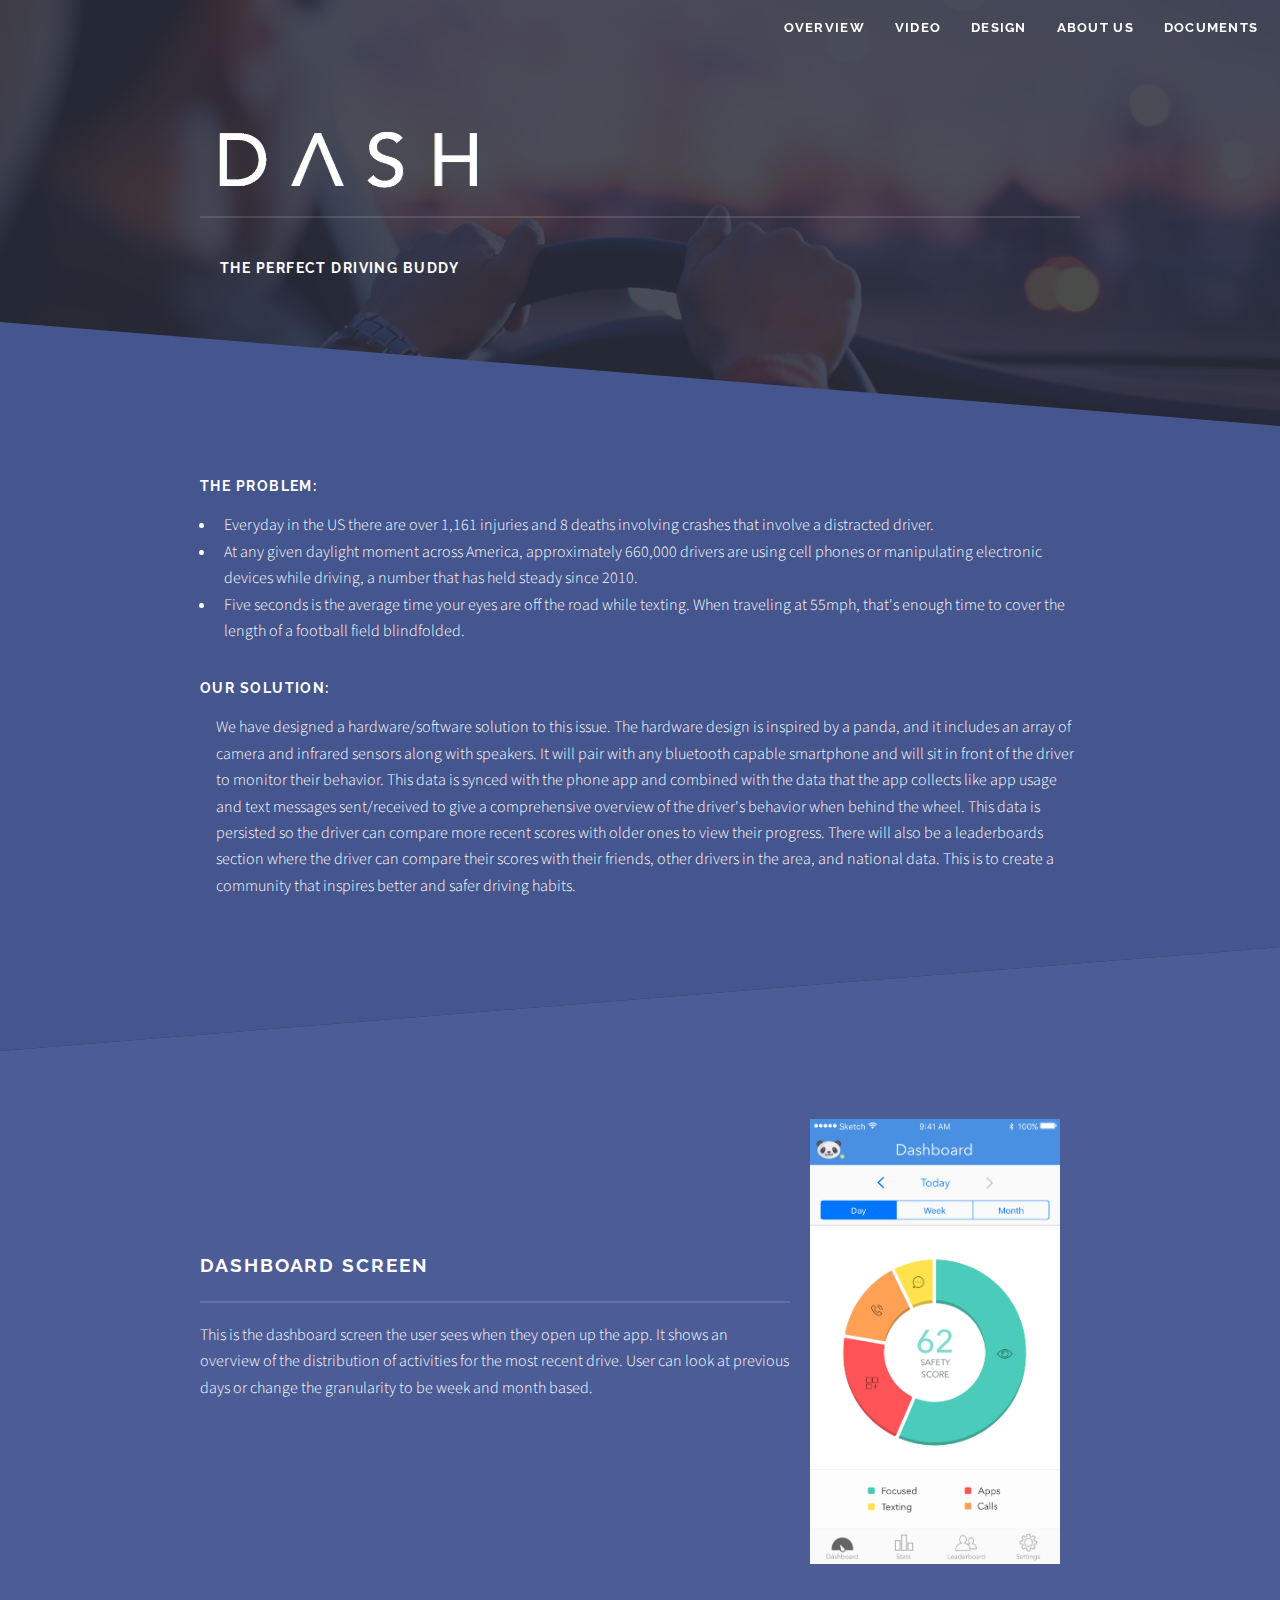
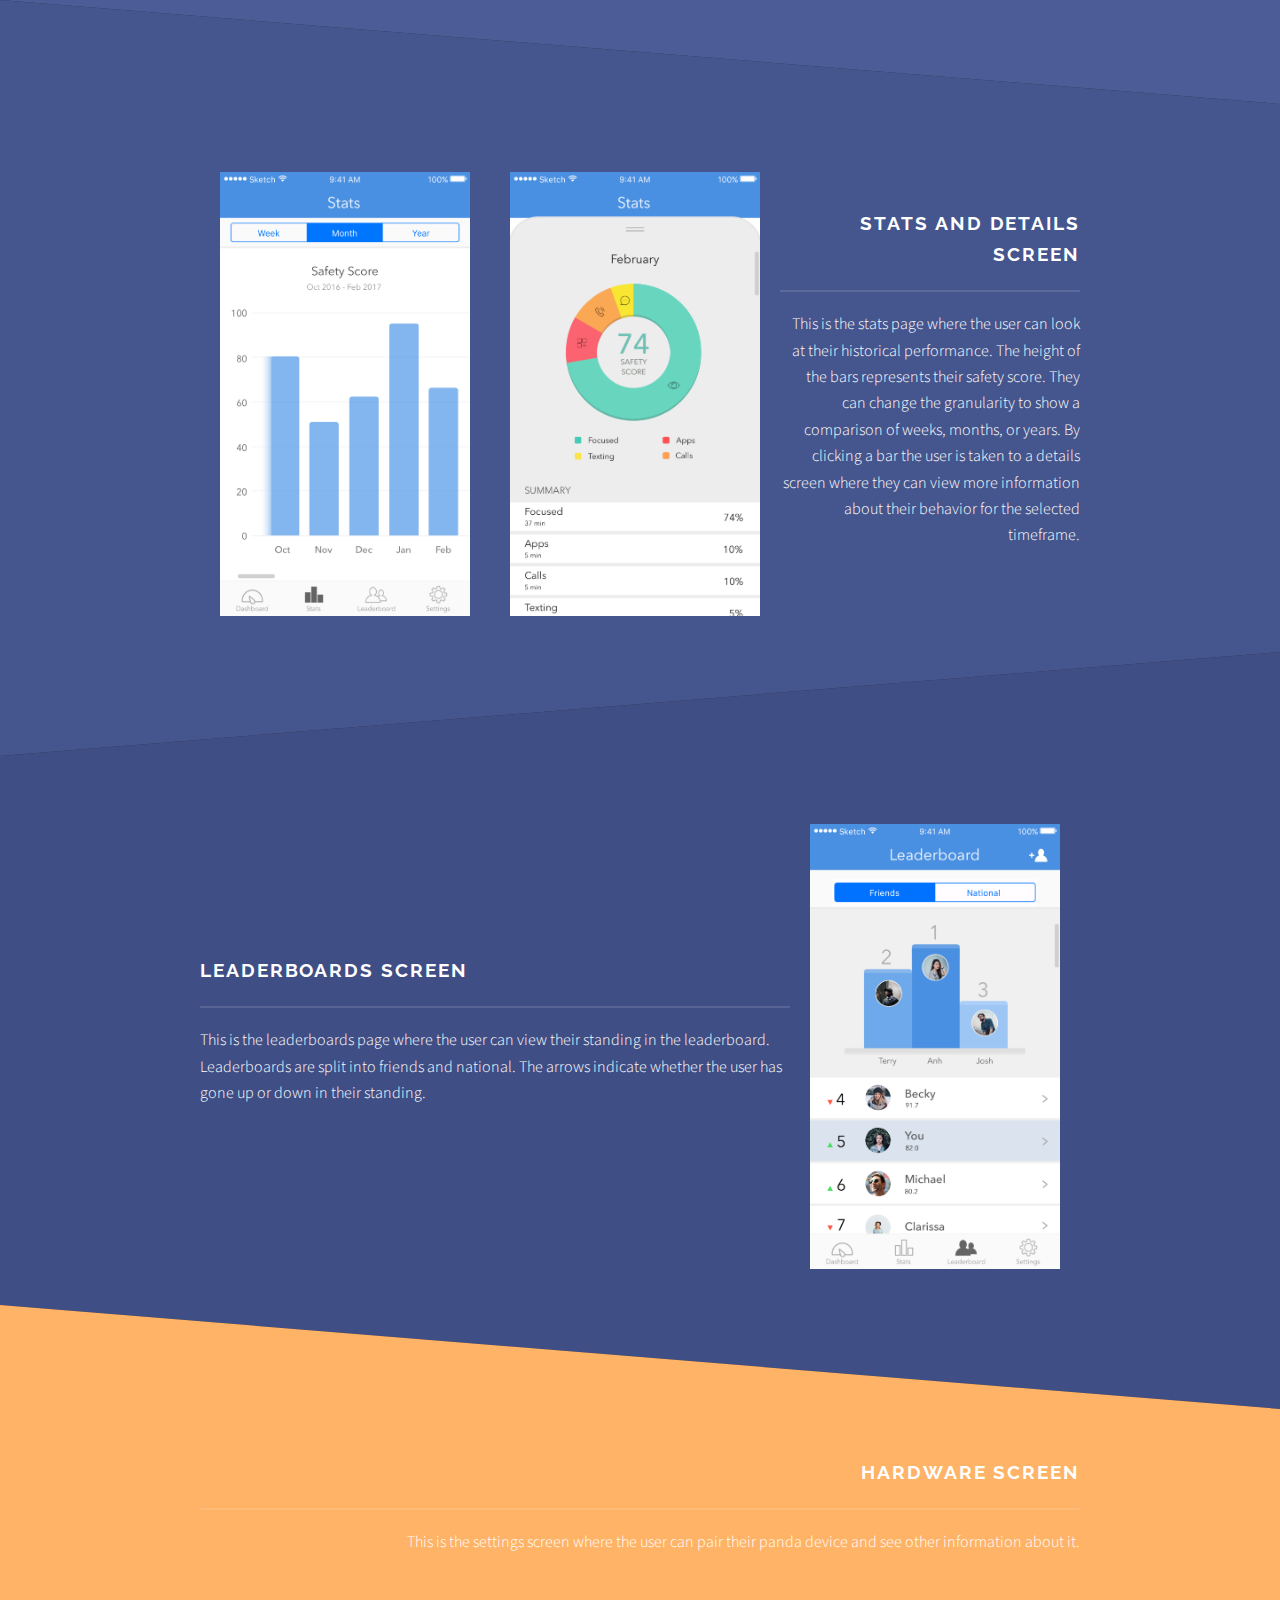
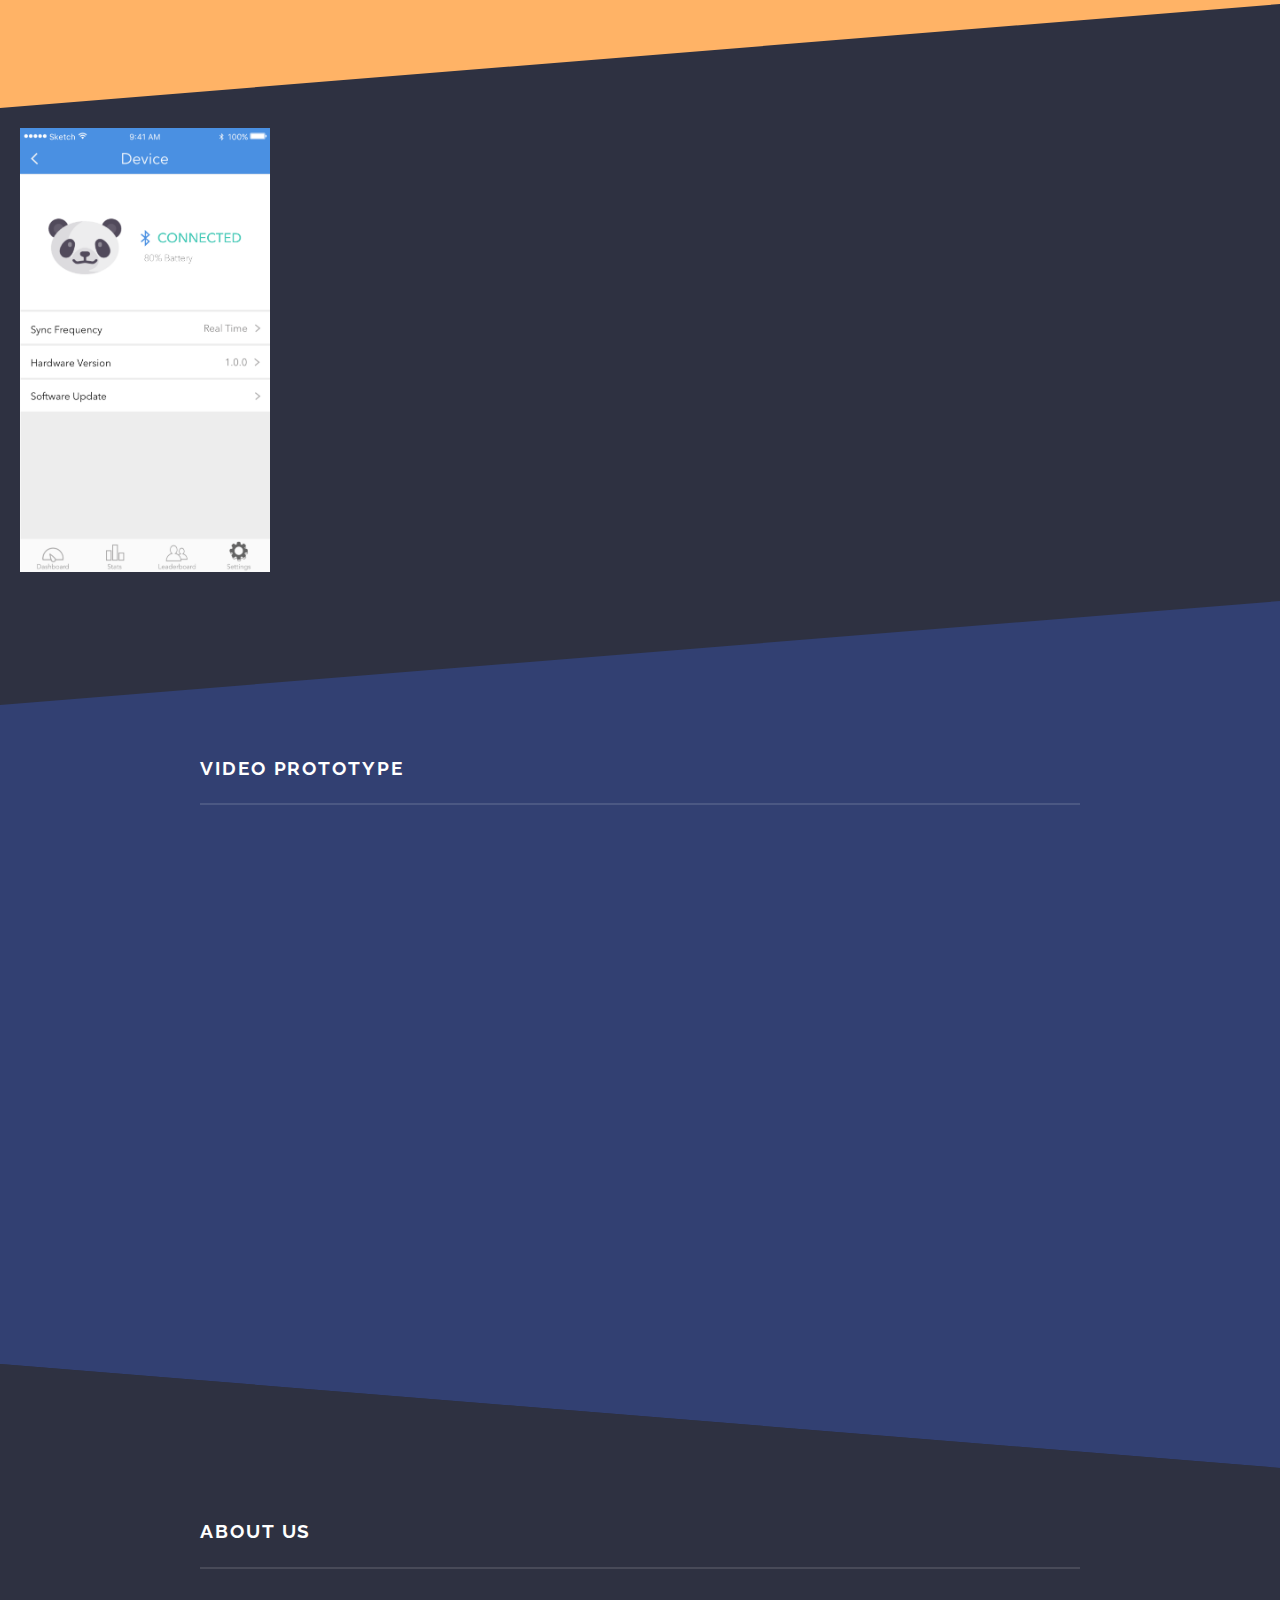
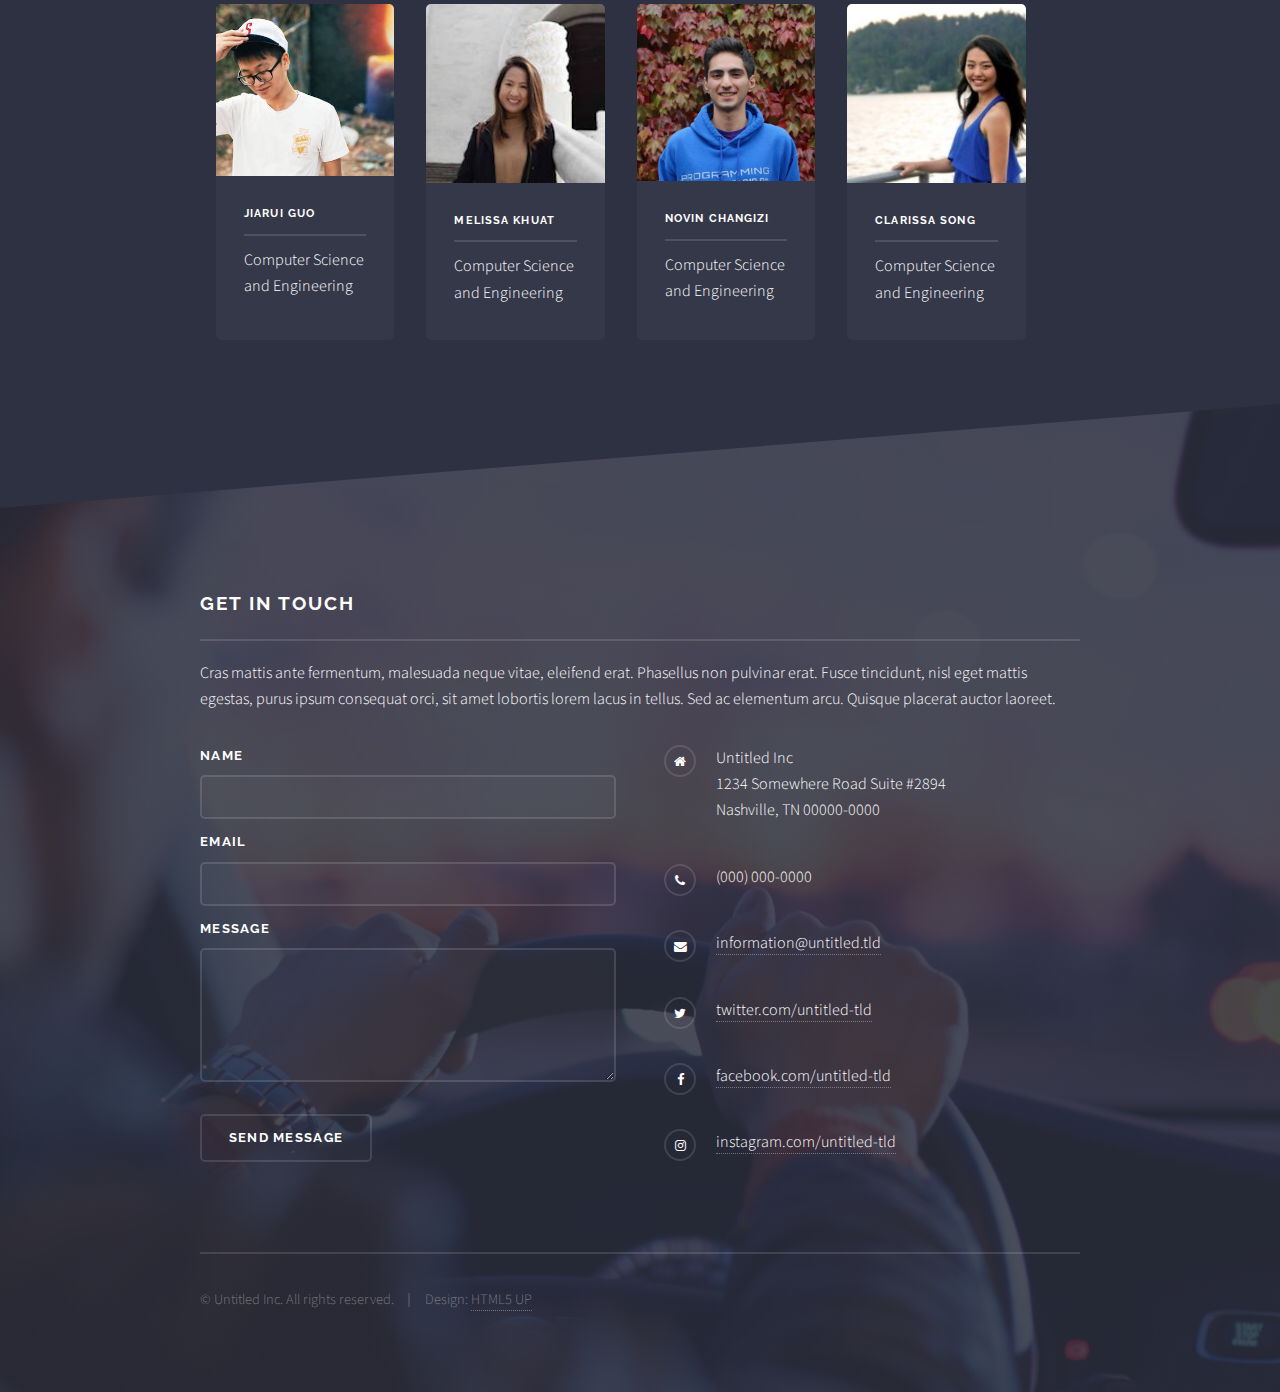
==== commit c1127a44: "merge" ====
--- a/html5up-solid-state/index.html
+++ b/html5up-solid-state/index.html
@@ -50,9 +50,10 @@
 				<!-- Banner -->
 					<section id="banner">
 						<div class="inner">
-							<div class="logo"><span class="icon fa-diamond"></span></div>
-							<h2>DASH</h2>
-							<h3>The Perfect Driving Buddy<h3>
+							<div class="logo" style="margin-bottom: 0px;"><img src="images/logo.png" width="300px" height="auto"></img></div>
+							<h2 style="font-size: 0;"></h2>
+							<h3></h3>
+							<h3 style="padding-left: 20px;"><br>The Perfect Driving Buddy<h3>
 						</div>
 					</section>
 
@@ -66,69 +67,67 @@
 										<h2 class="major">Tempus adipiscing</h2>
 										<p>Lorem ipsum dolor sit amet, etiam lorem adipiscing elit. Cras turpis ante, nullam sit amet turpis non, sollicitudin posuere urna. Mauris id tellus arcu. Nunc vehicula id nulla dignissim dapibus. Nullam ultrices, neque et faucibus viverra, ex nulla cursus.</p>
 										<a href="#" class="special">Learn more</a>
+										style="margin:0 auto; width:auto; padding-left: 150px; padding-right: 150px;"
 									</div>
 								</div> -->
-								<div style="margin:0 auto; width:55em;">
-									<h3>The problem:</h3>
-									<ul>
-										<li>Everyday in the US there are over 1,161 injuries and 8 deaths involving crashes that involve a distracted driver.</li>
-										<li>At any given daylight moment across America, approximately 660,000 drivers are using cell phones or manipulating electronic devices while driving, a number that has held steady since 2010.</li>
-										<li>Five seconds is the average time your eyes are off the road while texting. When traveling at 55mph, that's enough time to cover the length of a football field blindfolded.</li>
-									</ul>
-									<h3>Our solution:</h3>
-									<ul>
-										We have designed a hardware/software solution to this issue. The hardware design is inspired by a panda, and it includes an array of camera and infrared sensors along with speakers. It will pair with any bluetooth capable smartphone and will sit in front of the driver to monitor their behavior. This data is synced with the phone app and combined with the data that the app collects like app usage and text messages sent/received to give a comprehensive overview of the driver's behavior when behind the wheel. This data is persisted so the driver can compare more recent scores with older ones to view their progress. There will also be a leaderboards section where the driver can compare their scores with their friends, other drivers in the area, and national data. This is to create a community that inspires better and safer driving habits.
-									</ul>
+								<div class="inner">
+									<div class="content" style="text-align: left;">
+										<h3>The problem:</h3>
+										<ul>
+											<li>Everyday in the US there are over 1,161 injuries and 8 deaths involving crashes that involve a distracted driver.</li>
+											<li>At any given daylight moment across America, approximately 660,000 drivers are using cell phones or manipulating electronic devices while driving, a number that has held steady since 2010.</li>
+											<li>Five seconds is the average time your eyes are off the road while texting. When traveling at 55mph, that's enough time to cover the length of a football field blindfolded.</li>
+										</ul>
+										<h3>Our solution:</h3>
+										<ul>
+											We have designed a hardware/software solution to this issue. The hardware design is inspired by a panda, and it includes an array of camera and infrared sensors along with speakers. It will pair with any bluetooth capable smartphone and will sit in front of the driver to monitor their behavior. This data is synced with the phone app and combined with the data that the app collects like app usage and text messages sent/received to give a comprehensive overview of the driver's behavior when behind the wheel. This data is persisted so the driver can compare more recent scores with older ones to view their progress. There will also be a leaderboards section where the driver can compare their scores with their friends, other drivers in the area, and national data. This is to create a community that inspires better and safer driving habits.
+										</ul>
+										</div>
 								</div>
 							</section>
 
 						<!-- One -->
 							<section id="one" class="wrapper spotlight style1">
 								<div class="inner">
-
-									<div class="content">
-										<h2 class="major">Magna arcu feugiat</h2>
-										<p>Lorem ipsum dolor sit amet, etiam lorem adipiscing elit. Cras turpis ante, nullam sit amet turpis non, sollicitudin posuere urna. Mauris id tellus arcu. Nunc vehicula id nulla dignissim dapibus. Nullam ultrices, neque et faucibus viverra, ex nulla cursus.</p>
-										<a href="#" class="special">Learn more</a>
-									</div>
-									<a href="#" class="screenshot"><img src="images/dashboard.jpg" alt="" /></a>
+									<div class="content">
+										<h2 class="major">Dashboard Screen</h2>
+										<p>This is the dashboard screen the user sees when they open up the app. It shows an overview of the distribution of activities for the most recent drive. User can look at previous days or change the granularity to be week and month based.</p>
+									</div>
+									<img src="images/dashboard.png" width="250px" height="auto" style="margin: 20px;" alt="" />
 								</div>
 							</section>
 
 						<!-- Two -->
 							<section id="two" class="wrapper alt spotlight style2">
 								<div class="inner">
-									<a href="#" class="image"><img src="images/pic02.jpg" alt="" /></a>
-									<div class="content">
-										<h2 class="major">Tempus adipiscing</h2>
-										<p>Lorem ipsum dolor sit amet, etiam lorem adipiscing elit. Cras turpis ante, nullam sit amet turpis non, sollicitudin posuere urna. Mauris id tellus arcu. Nunc vehicula id nulla dignissim dapibus. Nullam ultrices, neque et faucibus viverra, ex nulla cursus.</p>
-										<a href="#" class="special">Learn more</a>
-									</div>
+									<div class="content">
+										<h2 class="major">Stats and details Screen</h2>
+										<p>This is the stats page where the user can look at their historical performance. The height of the bars represents their safety score. They can change the granularity to show a comparison of weeks, months, or years. By clicking a bar the user is taken to a details screen where they can view more information about their behavior for the selected timeframe.</p>
+									</div>
+									<img src="images/stats_details.png" width="250px" height="auto" style="margin: 20px;" alt="" />
+									<img src="images/stats.png" width="250px" height="auto" style="margin: 20px;" alt="" />
 								</div>
 							</section>
 
 						<!-- Three -->
 							<section id="three" class="wrapper spotlight style3">
 								<div class="inner">
-									<a href="#" class="image"><img src="images/pic03.jpg" alt="" /></a>
-									<div class="content">
-										<h2 class="major">Nullam dignissim</h2>
-										<p>Lorem ipsum dolor sit amet, etiam lorem adipiscing elit. Cras turpis ante, nullam sit amet turpis non, sollicitudin posuere urna. Mauris id tellus arcu. Nunc vehicula id nulla dignissim dapibus. Nullam ultrices, neque et faucibus viverra, ex nulla cursus.</p>
-										<a href="#" class="special">Learn more</a>
-									</div>
-								</div>
-							</section>
-
-							<!-- video -->
-								<section id="video" class="wrapper alt spotlight style4" >
-									<div class="inner">
-										<div class="content">
-											<h2 class="major">Video Prototype</h2>
-											<div class="video-content" style="width:760px; margin:0 auto;">
-												<iframe width="760" height="515" src="https://www.youtube.com/embed/4NJlUribp3c" frameborder="0" allowfullscreen></iframe>
-											</div>
-										</div>
-									</div>
+									<div class="content">
+										<h2 class="major">Leaderboards Screen</h2>
+										<p>This is the leaderboards page where the user can view their standing in the leaderboard. Leaderboards are split into friends and national. The arrows indicate whether the user has gone up or down in their standing.</p>
+									</div>
+									<img src="images/leaderboards.png" width="250px" height="auto" style="margin: 20px;" alt="" />
+								</div>
+							</section>
+
+						<!-- Four -->
+							<section id="four" class="wrapper alt spotlight style4">
+								<div class="inner">
+									<div class="content">
+										<h2 class="major">Hardware Screen</h2>
+										<p>This is the settings screen where the user can pair their panda device and see other information about it.</p>
+									</div>
+
 								</section>
 <!-- 					
 									<section id="design" class="wrapper spotlight style3">
@@ -140,6 +139,23 @@
 											</div>
 										</div>
 									</section> -->
+
+									<img src="images/hardware.png" width="250px" height="auto" style="margin: 20px;" alt="" />
+								</div>
+							</section>
+
+						<!-- video -->
+							<section id="video" class="wrapper spotlight style5" >
+								<div class="inner">
+									<div class="content">
+										<h2 class="major">Video Prototype</h2>
+										<div class="video-content" style="width:760px; margin:0 auto;">
+											<iframe width="760" height="515" src="https://www.youtube.com/embed/4NJlUribp3c" frameborder="0" allowfullscreen></iframe>
+										</div>
+									</div>
+								</div>
+							</section>
+
 
 						<!-- about-us -->
 							<section id="about-us" class="wrapper alt style1">
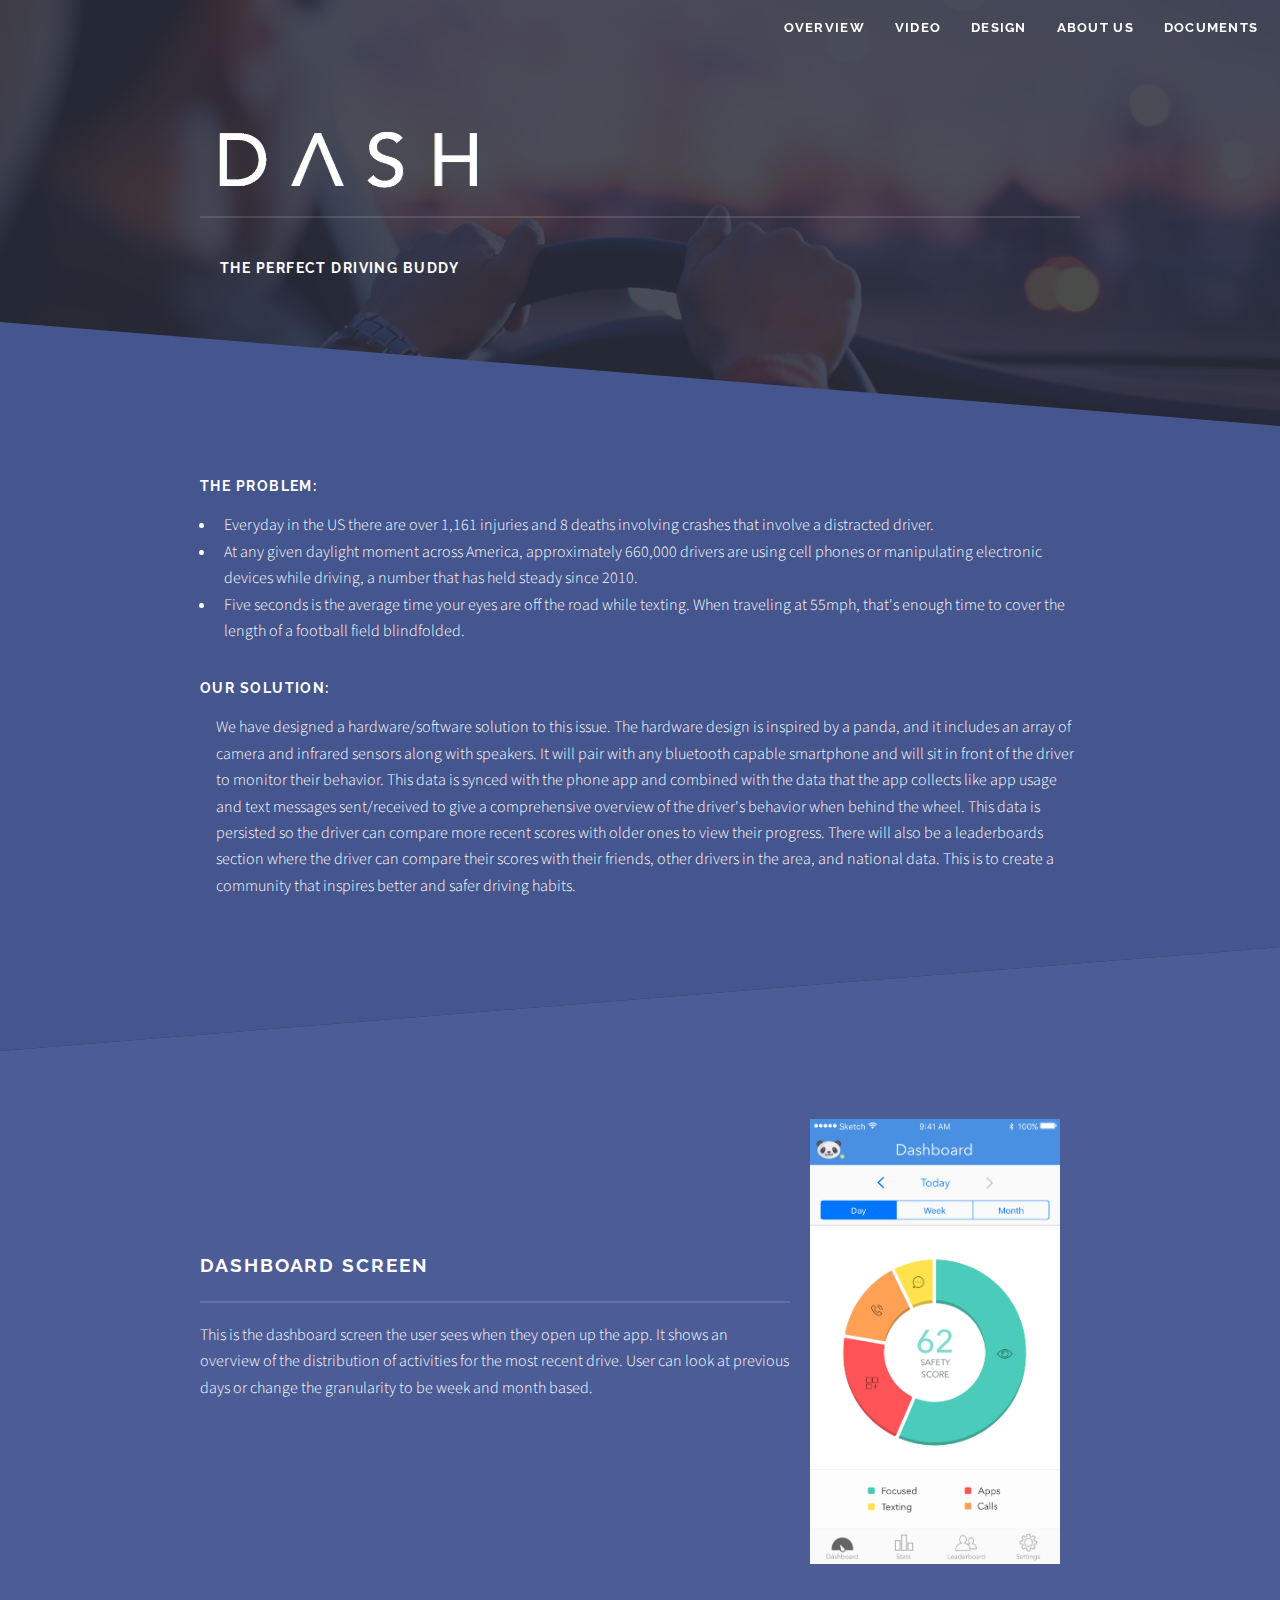
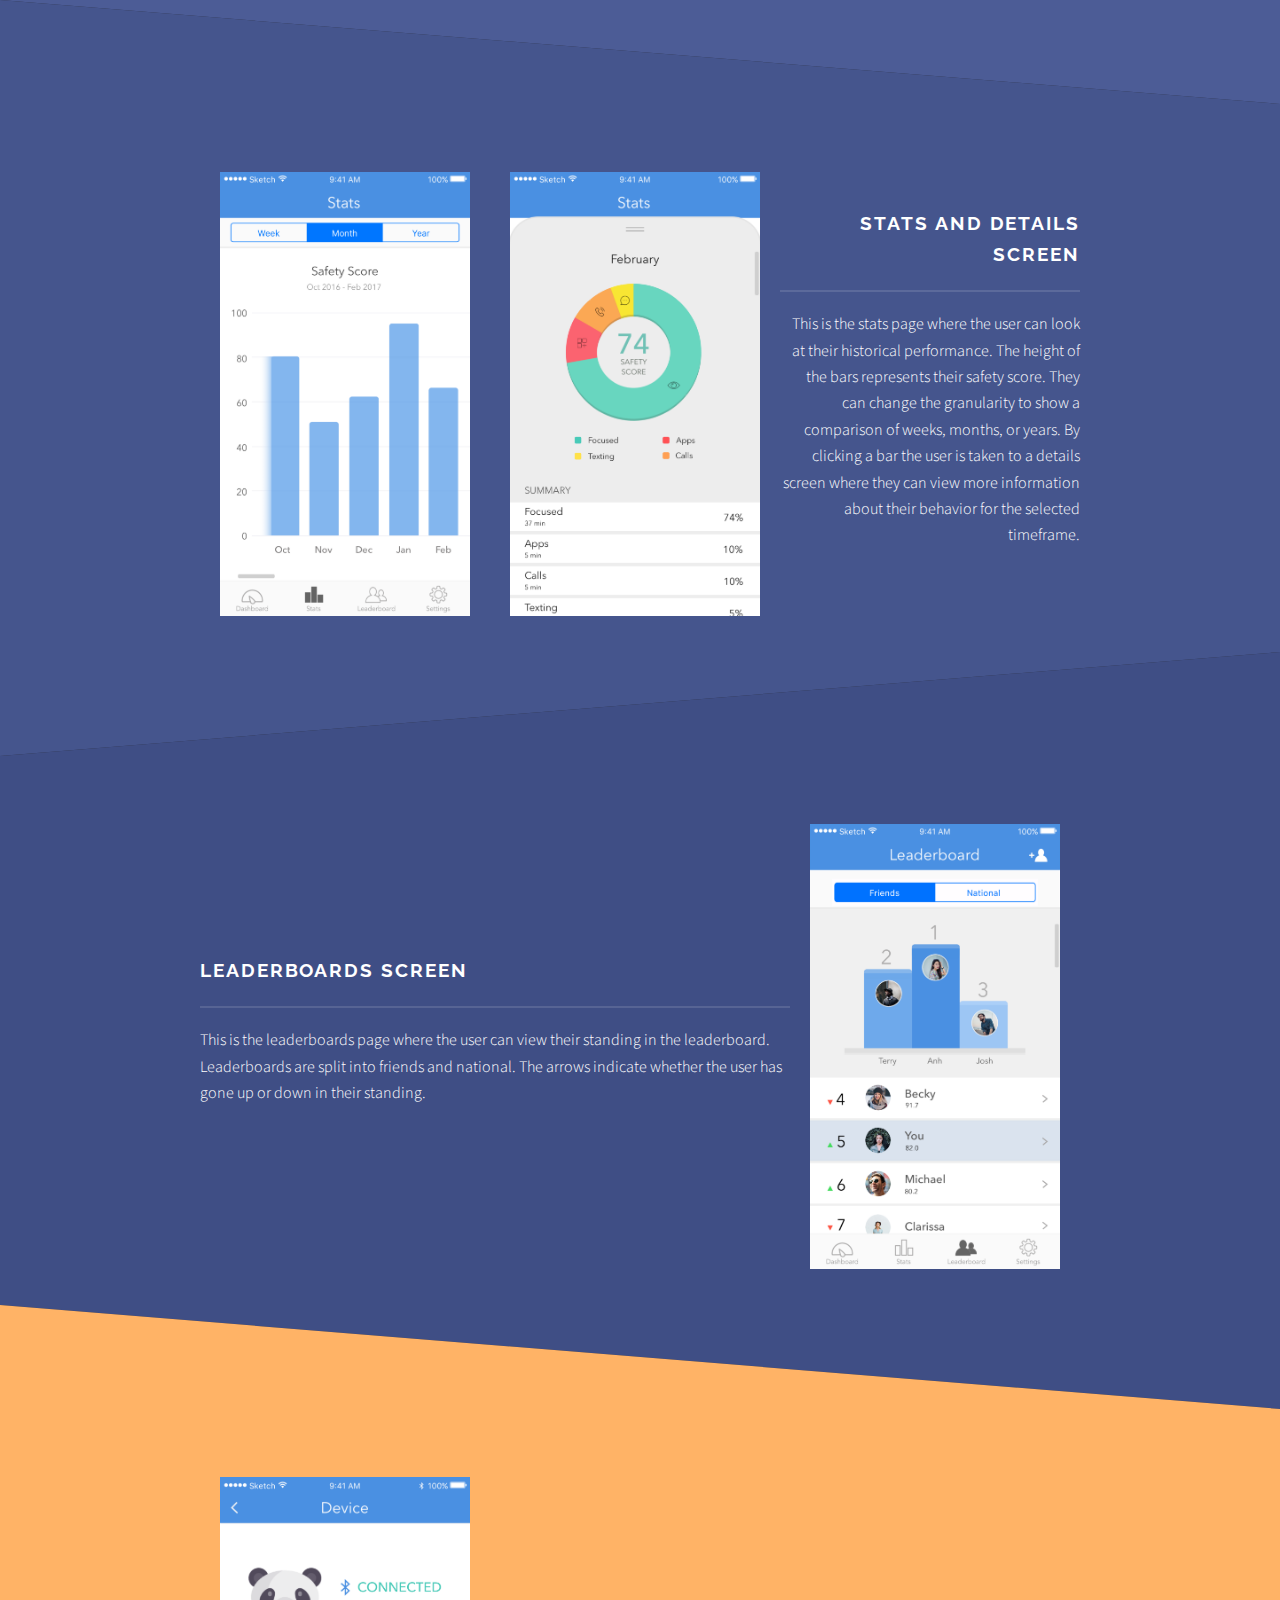
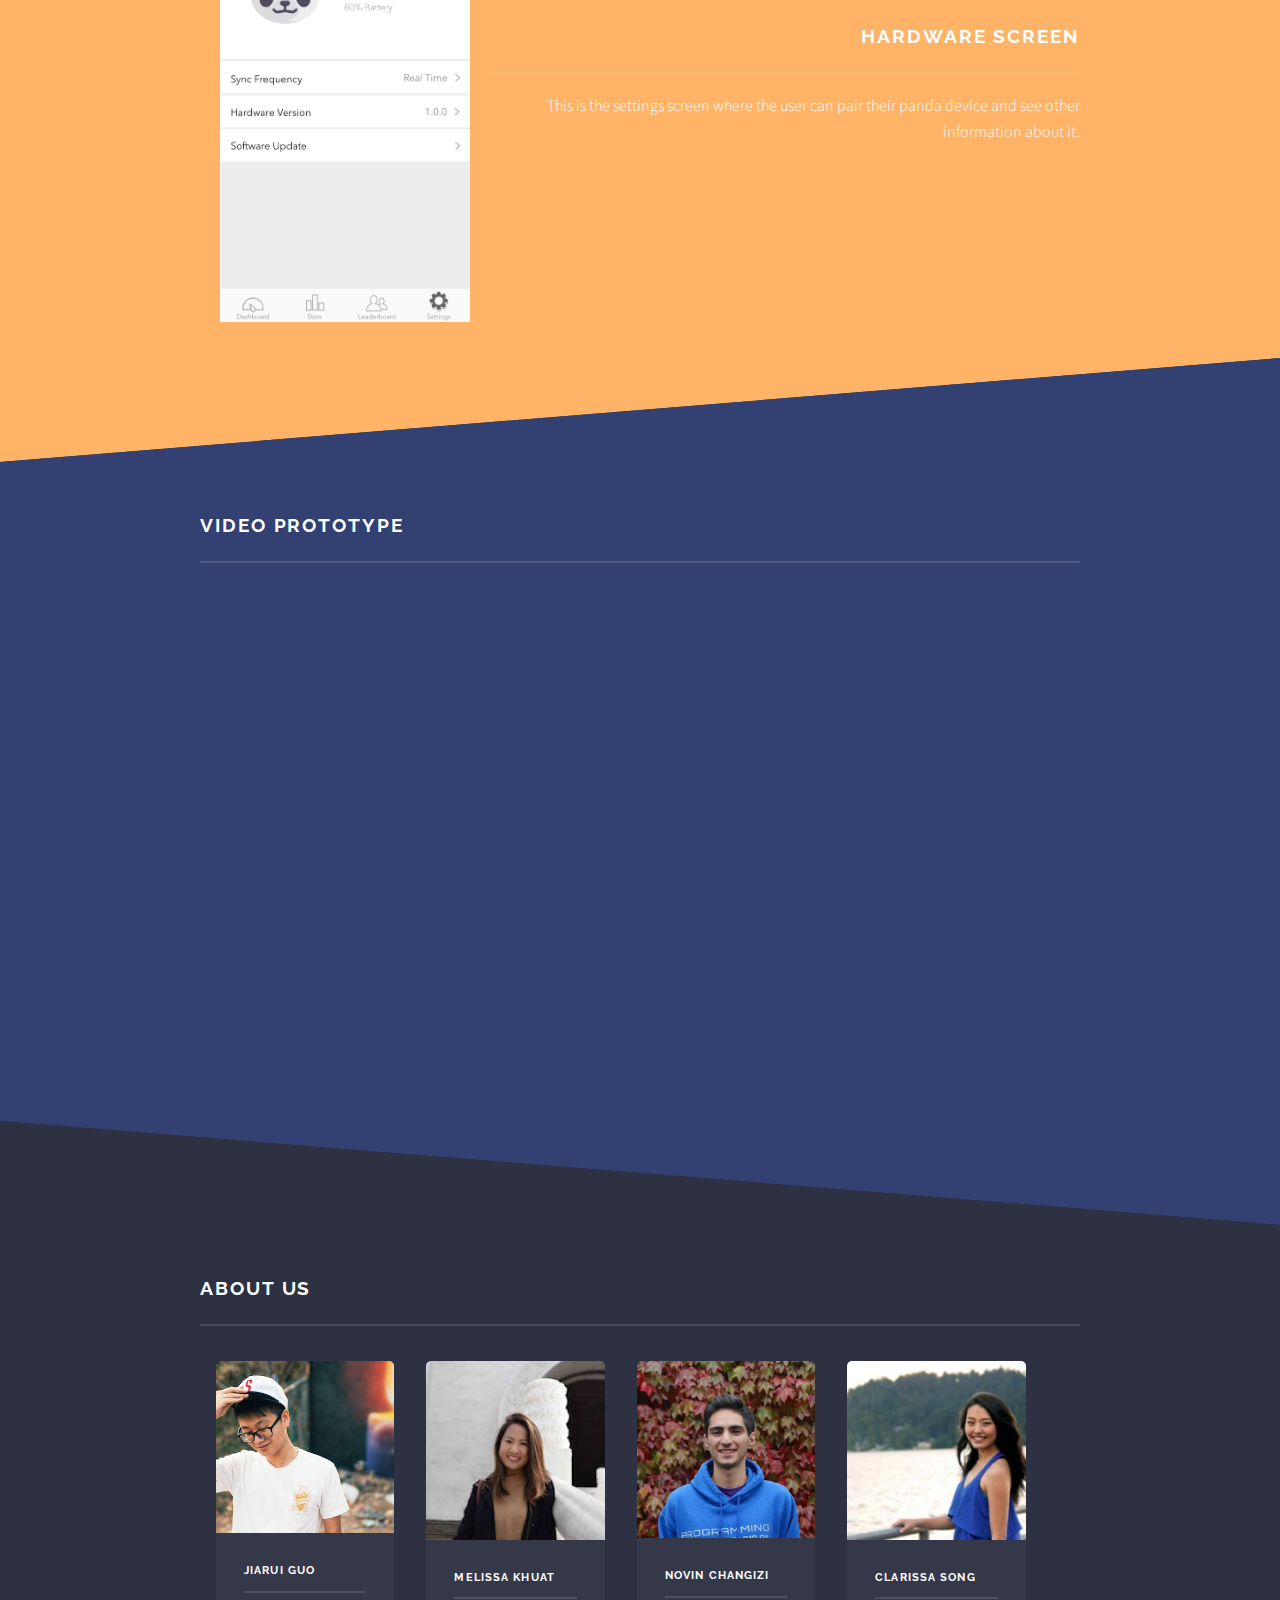
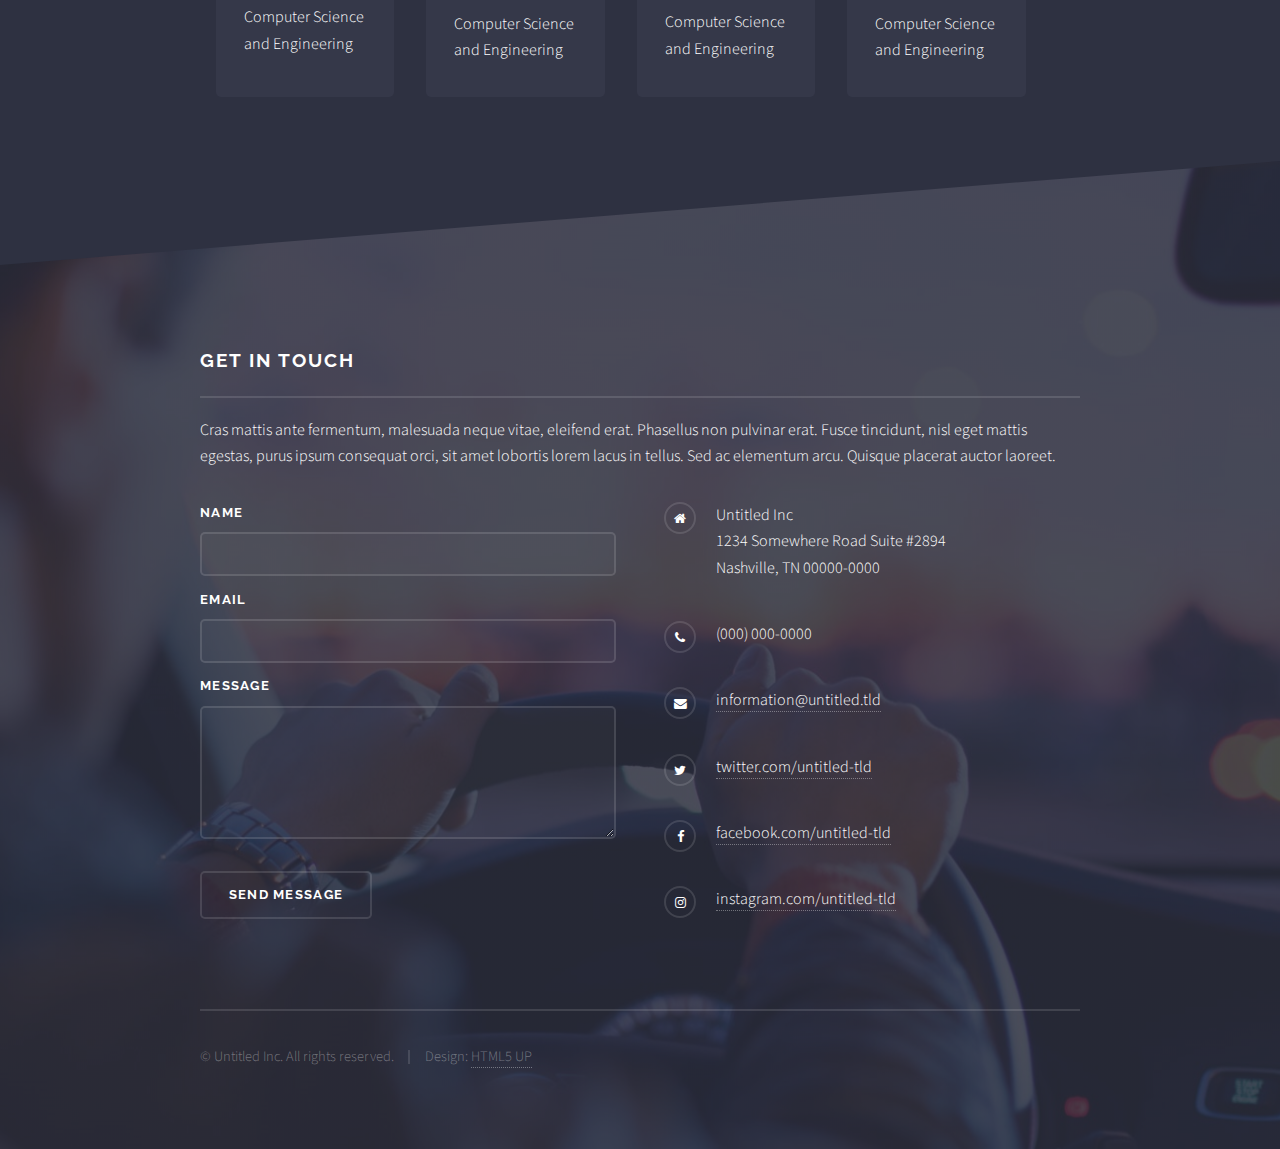
==== commit c767ffaf: "hardware fix" ====
--- a/html5up-solid-state/index.html
+++ b/html5up-solid-state/index.html
@@ -127,19 +127,6 @@
 										<h2 class="major">Hardware Screen</h2>
 										<p>This is the settings screen where the user can pair their panda device and see other information about it.</p>
 									</div>
-
-								</section>
-<!-- 					
-									<section id="design" class="wrapper spotlight style3">
-										<div class="inner">
-											<a href="#" class="image"><img src="images/pic03.jpg" alt="" /></a>
-											<div class="content">
-												<h2 class="major">Design</h2>
-												<p></p>
-											</div>
-										</div>
-									</section> -->
-
 									<img src="images/hardware.png" width="250px" height="auto" style="margin: 20px;" alt="" />
 								</div>
 							</section>
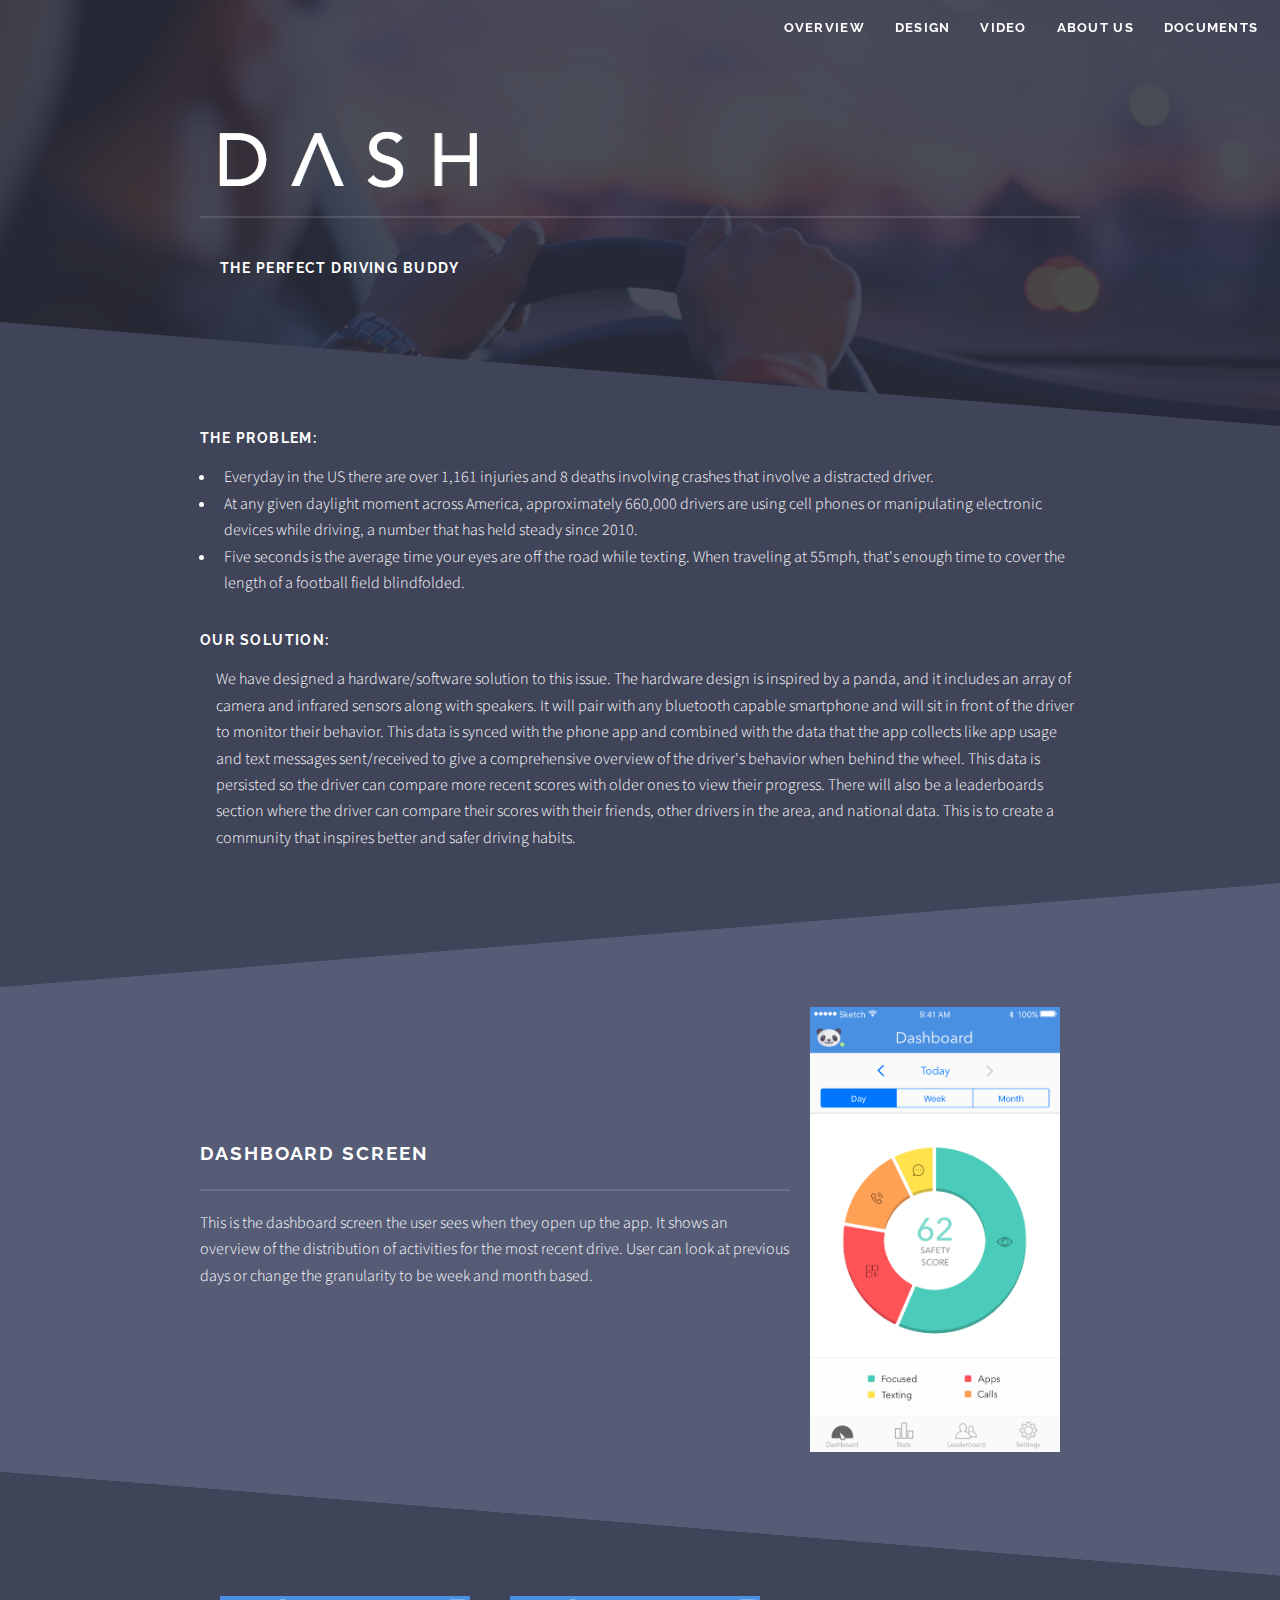
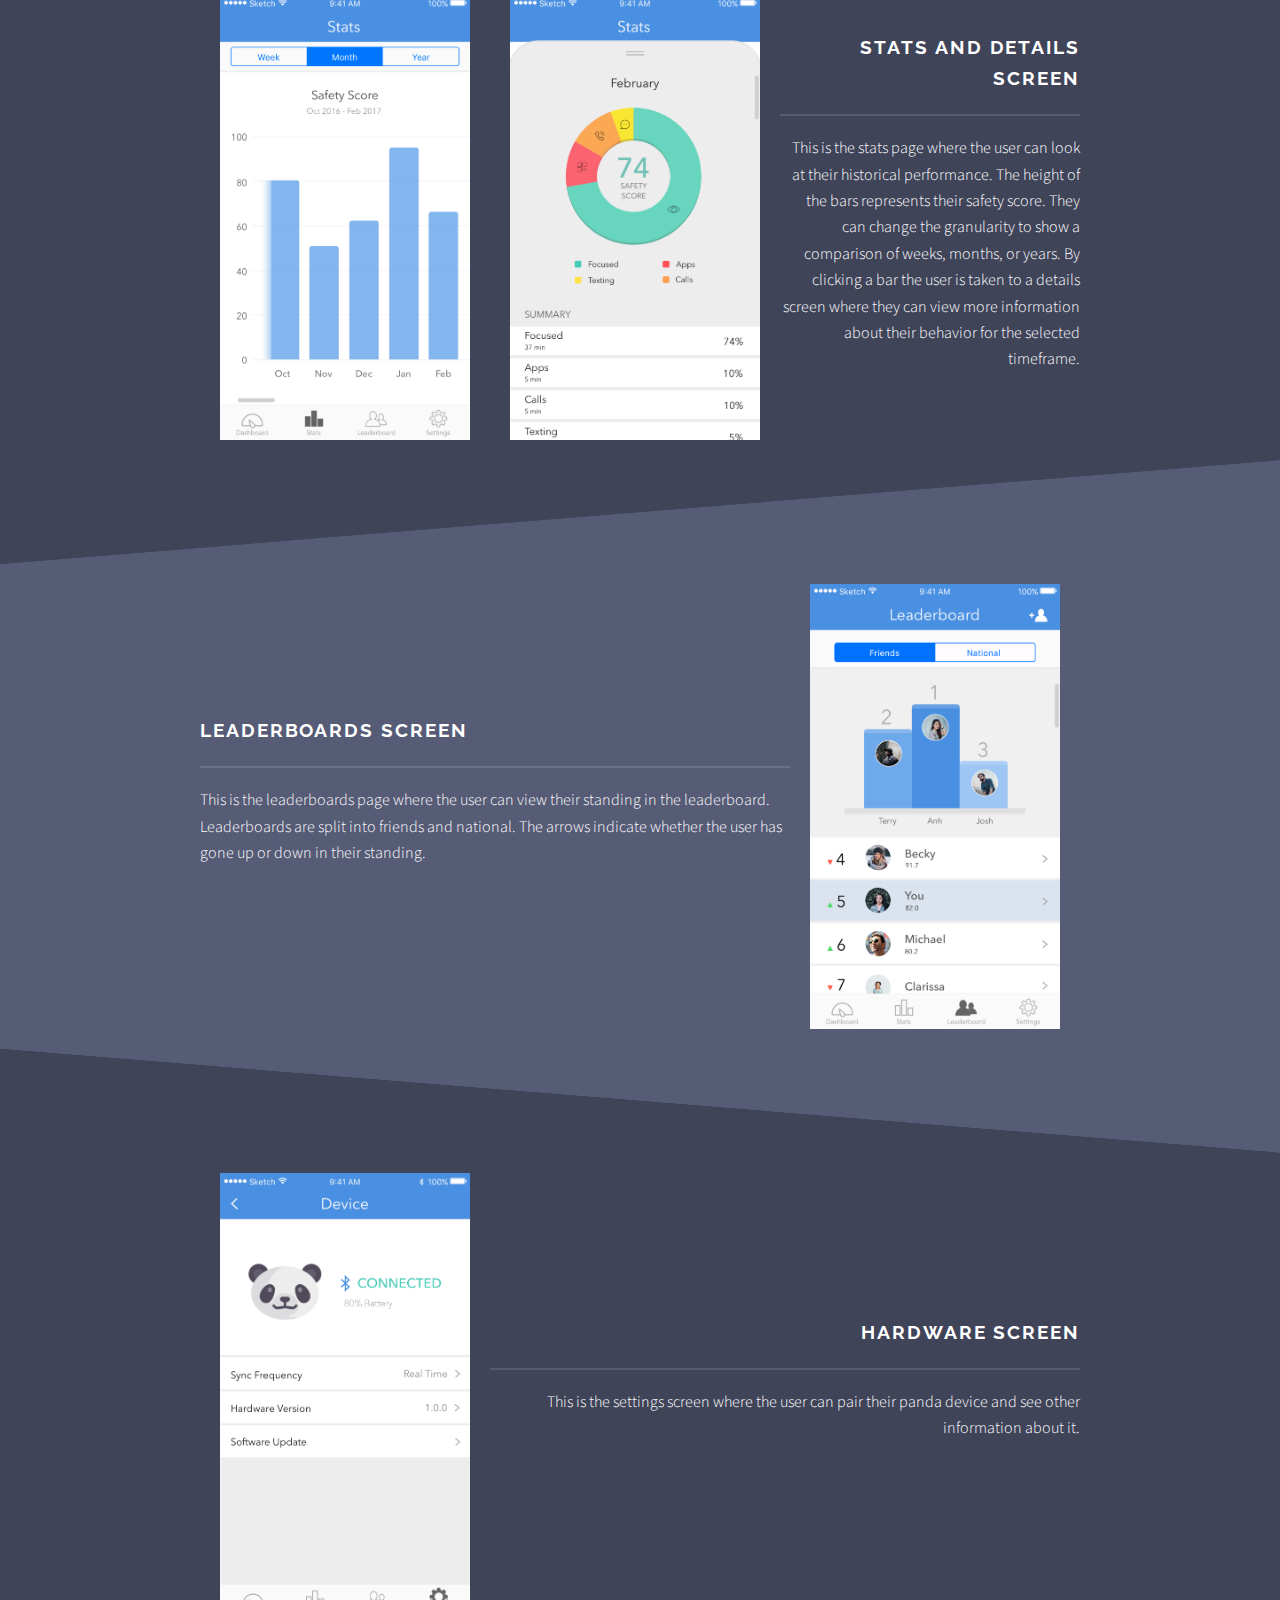
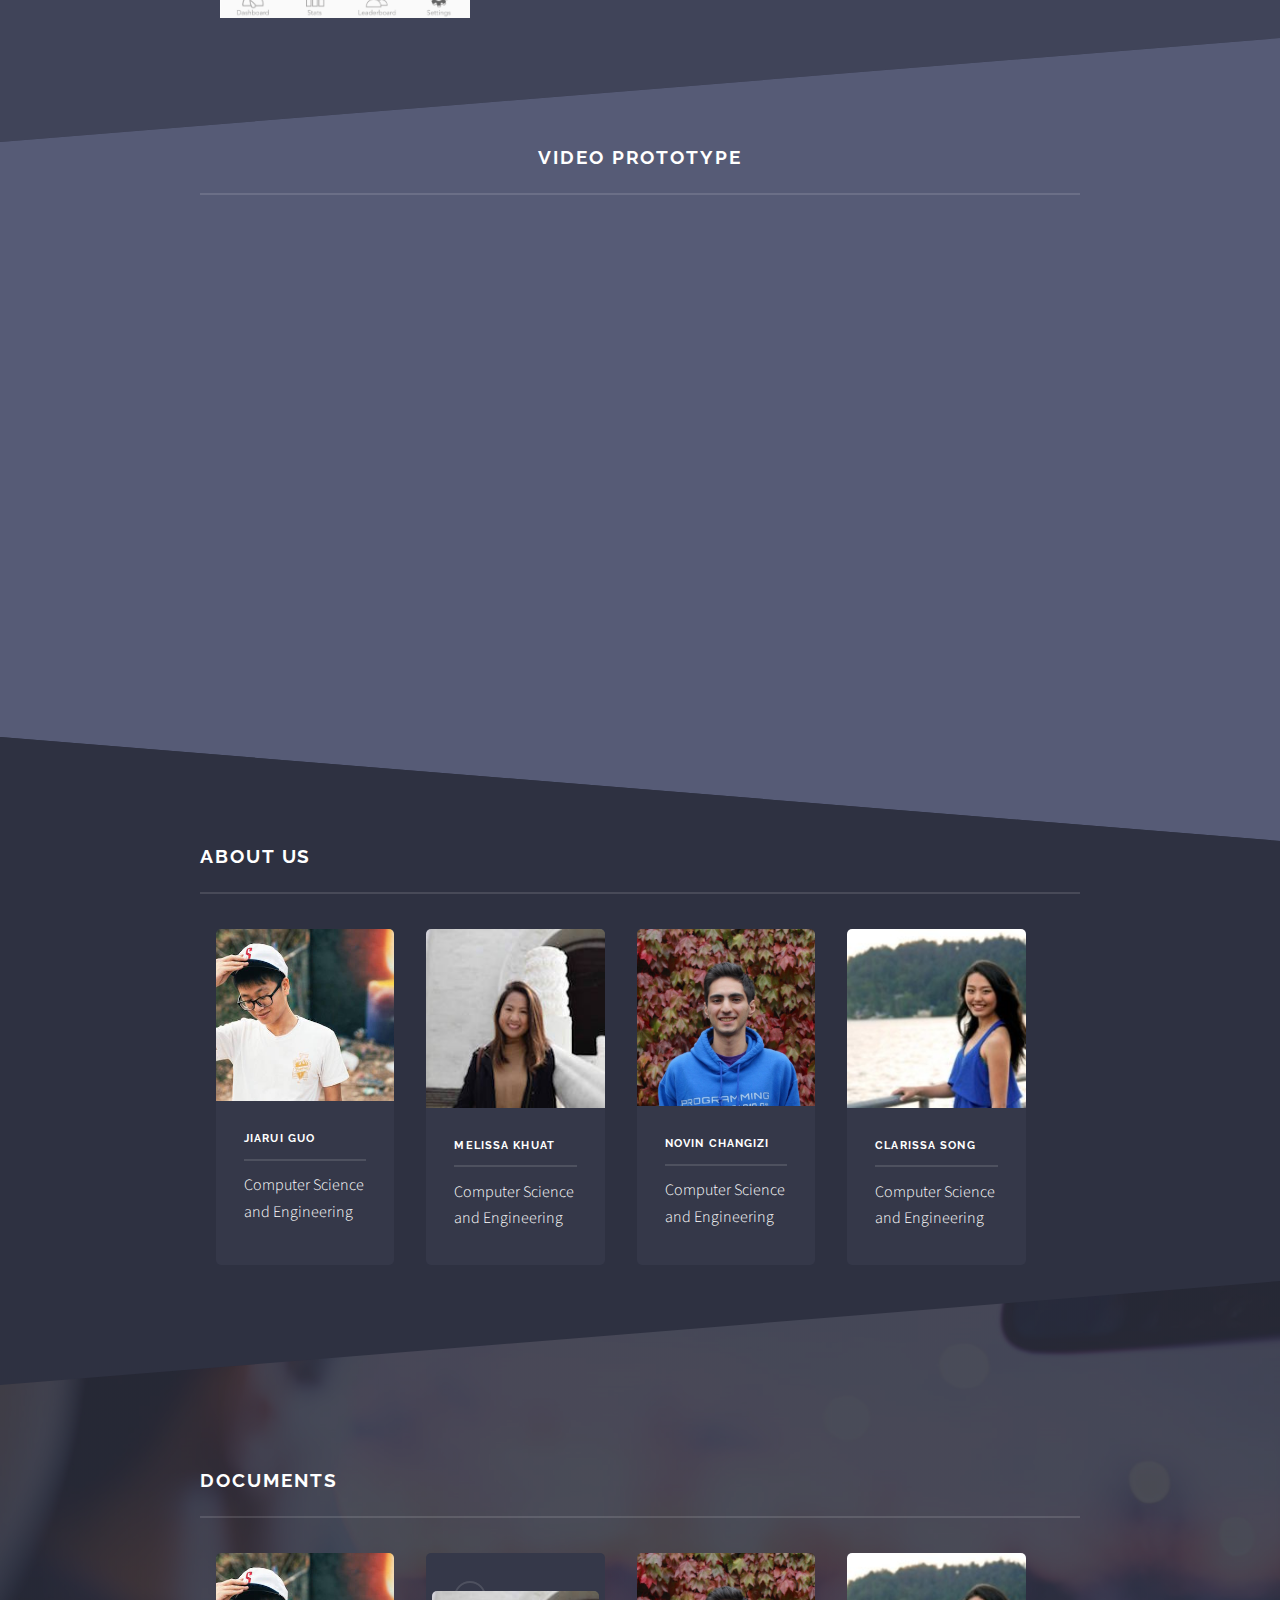
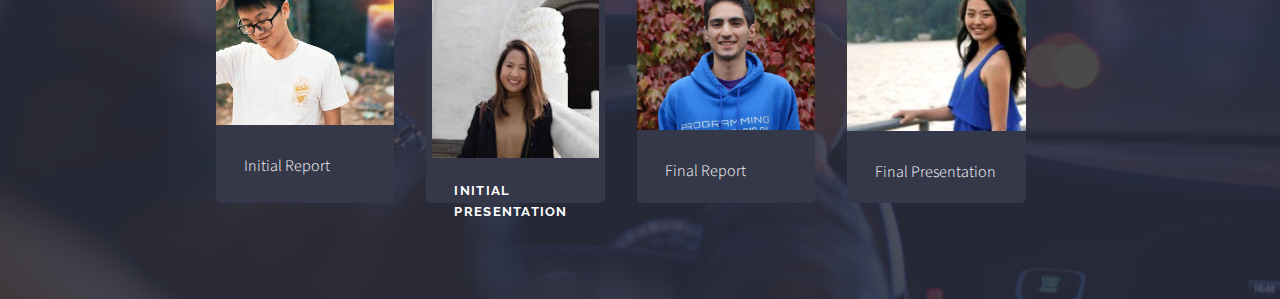
==== commit e6abc24e: "fixed color" ====
--- a/html5up-solid-state/index.html
+++ b/html5up-solid-state/index.html
@@ -24,29 +24,13 @@
 						<h1><a href="index.html">Dash</a></h1>
 						<nav>
 							<a href="index.html">Overview</a>
+							<a href="#one">Design</a>
 							<a href="#video">Video</a>
-							<a href="#design">Design</a>
 							<a href="#about-us">About Us</a>
-							<a href="#documents">Documents</a>
+							<a href="#footer">Documents</a>
 						</nav>
 					</header>
- 
-				<!-- Menu -->
-				<!--
-					<nav id="menu">
-						<div class="inner">
-							<h2>Menu</h2>
-							<ul class="links">
-								<li><a href="index.html">Home</a></li>
-								<li><a href="generic.html">Generic</a></li>
-								<li><a href="elements.html">Elements</a></li>
-								<li><a href="#">Log In</a></li>
-								<li><a href="#">Sign Up</a></li>
-							</ul>
-							<a href="#" class="close">Close</a>
-						</div>
-					</nav>
--->
+
 				<!-- Banner -->
 					<section id="banner">
 						<div class="inner">
@@ -61,15 +45,6 @@
 					<section id="wrapper">
 						<!-- Two -->
 							<section id="two" class="wrapper alt spotlight style2">
-								<!-- <div class="inner">
-									<a href="#" class="image"><img src="images/pic02.jpg" alt="" /></a>
-									<div class="content">
-										<h2 class="major">Tempus adipiscing</h2>
-										<p>Lorem ipsum dolor sit amet, etiam lorem adipiscing elit. Cras turpis ante, nullam sit amet turpis non, sollicitudin posuere urna. Mauris id tellus arcu. Nunc vehicula id nulla dignissim dapibus. Nullam ultrices, neque et faucibus viverra, ex nulla cursus.</p>
-										<a href="#" class="special">Learn more</a>
-										style="margin:0 auto; width:auto; padding-left: 150px; padding-right: 150px;"
-									</div>
-								</div> -->
 								<div class="inner">
 									<div class="content" style="text-align: left;">
 										<h3>The problem:</h3>
@@ -110,7 +85,7 @@
 							</section>
 
 						<!-- Three -->
-							<section id="three" class="wrapper spotlight style3">
+							<section id="three" class="wrapper spotlight style1">
 								<div class="inner">
 									<div class="content">
 										<h2 class="major">Leaderboards Screen</h2>
@@ -121,7 +96,7 @@
 							</section>
 
 						<!-- Four -->
-							<section id="four" class="wrapper alt spotlight style4">
+							<section id="four" class="wrapper alt spotlight style2">
 								<div class="inner">
 									<div class="content">
 										<h2 class="major">Hardware Screen</h2>
@@ -132,10 +107,10 @@
 							</section>
 
 						<!-- video -->
-							<section id="video" class="wrapper spotlight style5" >
-								<div class="inner">
-									<div class="content">
-										<h2 class="major">Video Prototype</h2>
+							<section id="video" class="wrapper spotlight style1" >
+								<div class="inner">
+									<div class="content">
+										<h2 class="major" style="text-align: center;">Video Prototype</h2>
 										<div class="video-content" style="width:760px; margin:0 auto;">
 											<iframe width="760" height="515" src="https://www.youtube.com/embed/4NJlUribp3c" frameborder="0" allowfullscreen></iframe>
 										</div>
@@ -182,40 +157,34 @@
 				<!-- documents -->
 					<section id="footer">
 						<div class="inner">
-							<h2 class="major">Get in touch</h2>
-							<p>Cras mattis ante fermentum, malesuada neque vitae, eleifend erat. Phasellus non pulvinar erat. Fusce tincidunt, nisl eget mattis egestas, purus ipsum consequat orci, sit amet lobortis lorem lacus in tellus. Sed ac elementum arcu. Quisque placerat auctor laoreet.</p>
-							<form method="post" action="#">
-								<div class="field">
-									<label for="name">Name</label>
-									<input type="text" name="name" id="name" />
-								</div>
-								<div class="field">
-									<label for="email">Email</label>
-									<input type="email" name="email" id="email" />
-								</div>
-								<div class="field">
-									<label for="message">Message</label>
-									<textarea name="message" id="message" rows="4"></textarea>
-								</div>
-								<ul class="actions">
-									<li><input type="submit" value="Send Message" /></li>
-								</ul>
-							</form>
-							<ul class="contact">
-								<li class="fa-home">
-									Untitled Inc<br />
-									1234 Somewhere Road Suite #2894<br />
-									Nashville, TN 00000-0000
-								</li>
-								<li class="fa-phone">(000) 000-0000</li>
-								<li class="fa-envelope"><a href="#">information@untitled.tld</a></li>
-								<li class="fa-twitter"><a href="#">twitter.com/untitled-tld</a></li>
-								<li class="fa-facebook"><a href="#">facebook.com/untitled-tld</a></li>
-								<li class="fa-instagram"><a href="#">instagram.com/untitled-tld</a></li>
-							</ul>
-							<ul class="copyright">
-								<li>&copy; Untitled Inc. All rights reserved.</li><li>Design: <a href="http://html5up.net">HTML5 UP</a></li>
-							</ul>
+							<h2 class="major">Documents</h2>
+							<section class="features">
+								<article style="height:250px;">
+									<div class="image"><img src="images/JR2.jpg" alt="" /></div>
+									<p>Initial Report</p>
+									
+									<!-- <a href="#" class="special">Learn more</a> -->
+								</article>
+								<article style="height:250px;">
+									<a href="report_1.pdf" class="special">
+										<div class="image"><img src="images/melissa.jpg" alt="" /></div>
+										<p>Initial Presentation</p>
+								
+									</a> 
+								</article>
+								<article style="height:250px;">
+									<div class="image"><img src="images/novin.jpg" alt="" /></div>
+									<p>Final Report</p>
+									
+									<!-- <a href="#" class="special">Learn more</a> -->
+								</article>
+								<article style="height:250px;">
+									<div class="image"><img src="images/clarissa.jpg" alt="" /></div>
+									<p>Final Presentation</p>
+								
+									<!-- <a href="#" class="special">Learn more</a> -->
+								</article>
+							</section>
 						</div>
 					</section>
 
--- a/html5up-solid-state/assets/css/main.css
+++ b/html5up-solid-state/assets/css/main.css
@@ -2740,7 +2740,7 @@
 		-webkit-transition: background-color 0.2s ease-in-out;
 		-ms-transition: background-color 0.2s ease-in-out;
 		transition: background-color 0.2s ease-in-out;
-		background-color: rgba(53, 56, 73, 0.95);
+		background-color: #20222c;
 		height: 3.5em;
 		left: 0;
 		line-height: 3.5em;
@@ -3331,7 +3331,7 @@
 		}
 
 		.wrapper .inner {
-			padding: 3em 0 1em 0 ;
+			padding: 0em 0 0em 0 ;
 			margin: 0 auto;
 			width: 55em;
 		}
@@ -3377,11 +3377,11 @@
 			}
 
 		.wrapper.spotlight {
-			background-color: #4c5c96;
+			background-color: #565b76;
 		}
 
 			.wrapper.spotlight:before, .wrapper.spotlight:after {
-				background-image: url("data:image/svg+xml;charset=utf8,%3Csvg xmlns='http://www.w3.org/2000/svg' width='100' height='100' viewBox='0 0 100 100' preserveAspectRatio='none'%3E%3Cpolygon points='0,100 100,0 100,100' style='fill:%234c5c96%3B' /%3E%3C/svg%3E");
+				background-image: url("data:image/svg+xml;charset=utf8,%3Csvg xmlns='http://www.w3.org/2000/svg' width='100' height='100' viewBox='0 0 100 100' preserveAspectRatio='none'%3E%3Cpolygon points='0,100 100,0 100,100' style='fill:%23565b76%3B' /%3E%3C/svg%3E");
 			}
 
 			.wrapper.spotlight .inner {
@@ -3430,11 +3430,11 @@
 			}
 
 			.wrapper.spotlight.style2 {
-				background-color: #45558d;
+				background-color: #404459;
 			}
 
 				.wrapper.spotlight.style2:before, .wrapper.spotlight.style2:after {
-					background-image: url("data:image/svg+xml;charset=utf8,%3Csvg xmlns='http://www.w3.org/2000/svg' width='100' height='100' viewBox='0 0 100 100' preserveAspectRatio='none'%3E%3Cpolygon points='0,100 100,0 100,100' style='fill:%2345558d%3B' /%3E%3C/svg%3E");
+					background-image: url("data:image/svg+xml;charset=utf8,%3Csvg xmlns='http://www.w3.org/2000/svg' width='100' height='100' viewBox='0 0 100 100' preserveAspectRatio='none'%3E%3Cpolygon points='0,100 100,0 100,100' style='fill:%23404459%3B' /%3E%3C/svg%3E");
 				}
 
 			.wrapper.spotlight.style3 {
@@ -3489,7 +3489,7 @@
 				}
 
 				.wrapper .inner {
-					padding: 3em 3em 1em 3em ;
+					padding: 0em 3em 0em 3em ;
 					width: 100%;
 				}
 
@@ -3524,7 +3524,7 @@
 				}
 
 				.wrapper .inner {
-					padding: 2em 2em 0.1em 2em ;
+					padding: 0em 2em 0.1em 2em ;
 				}
 
 				.wrapper.spotlight .inner {
@@ -3562,7 +3562,7 @@
 		@media screen and (max-width: 360px) {
 
 			.wrapper .inner {
-				padding: 2em 1.5em 0.1em 1.5em ;
+				padding: 0em 1.5em 0.1em 1.5em ;
 			}
 
 		}
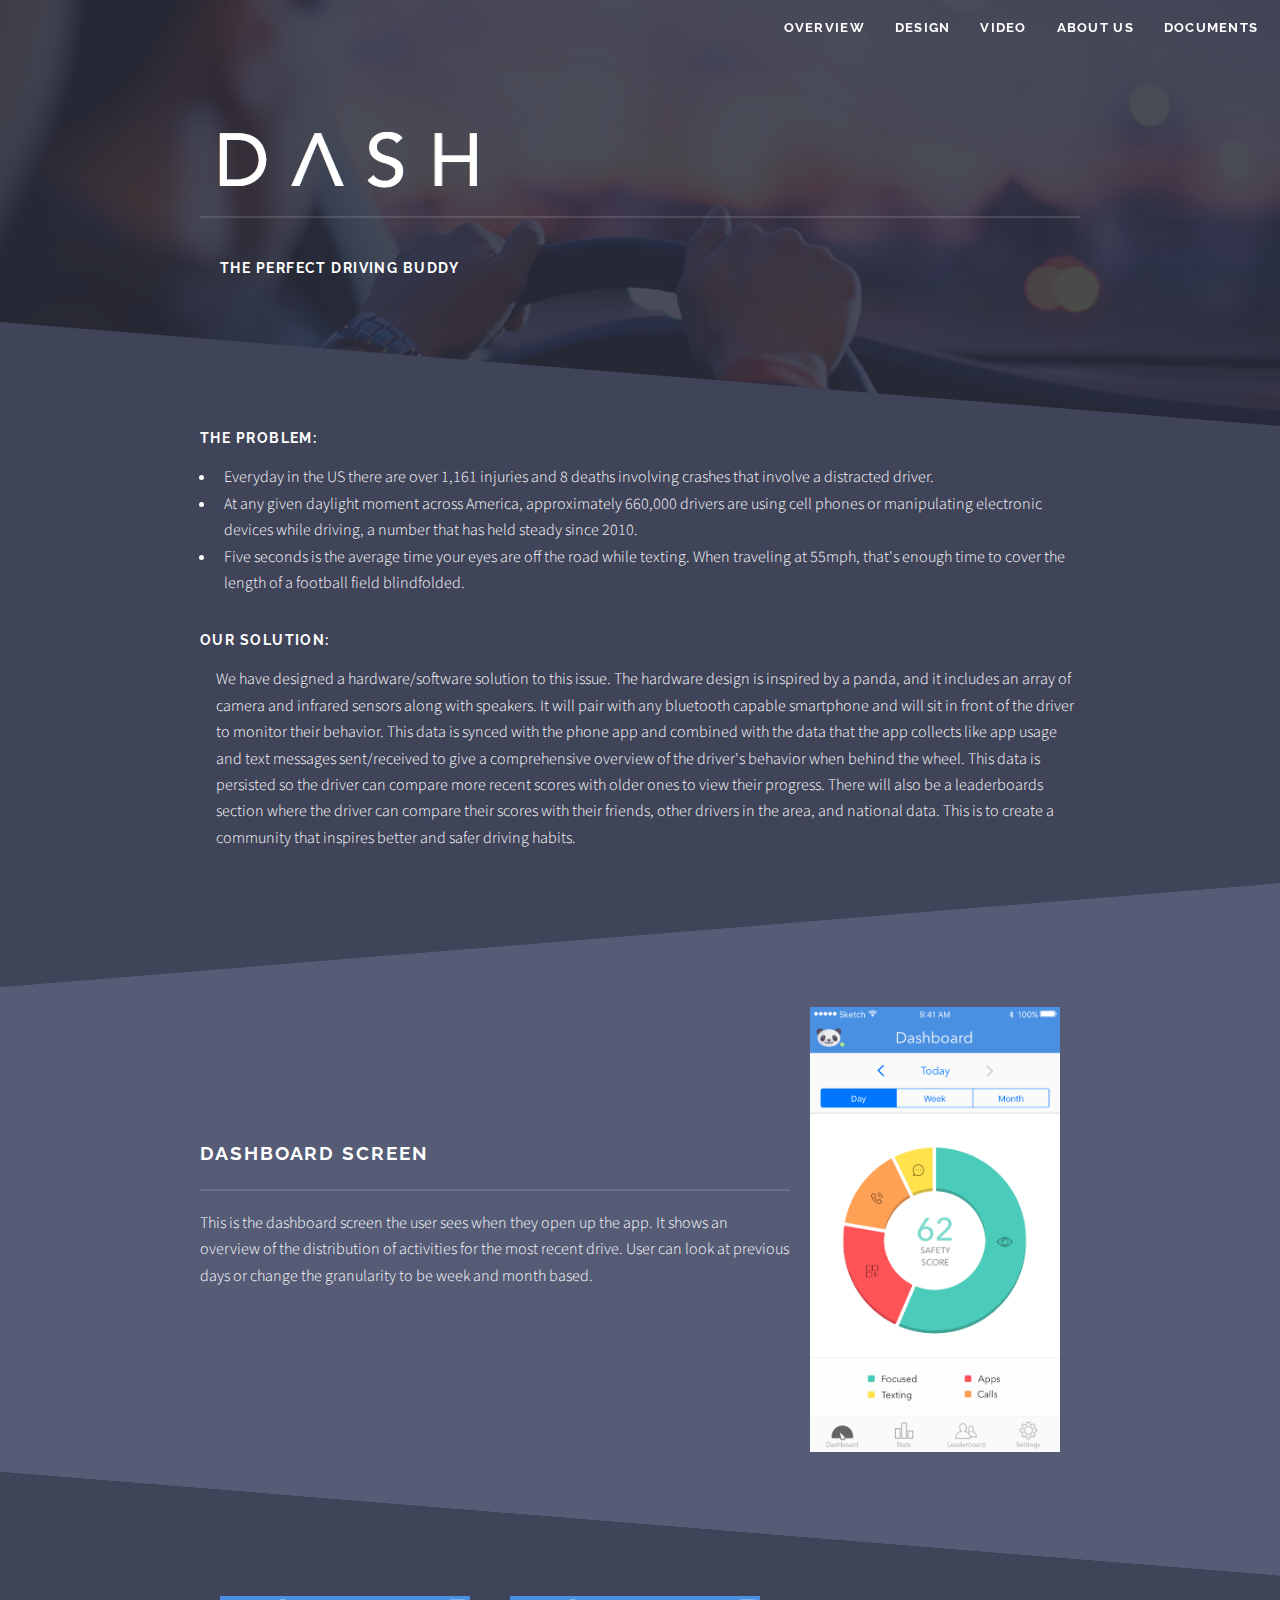
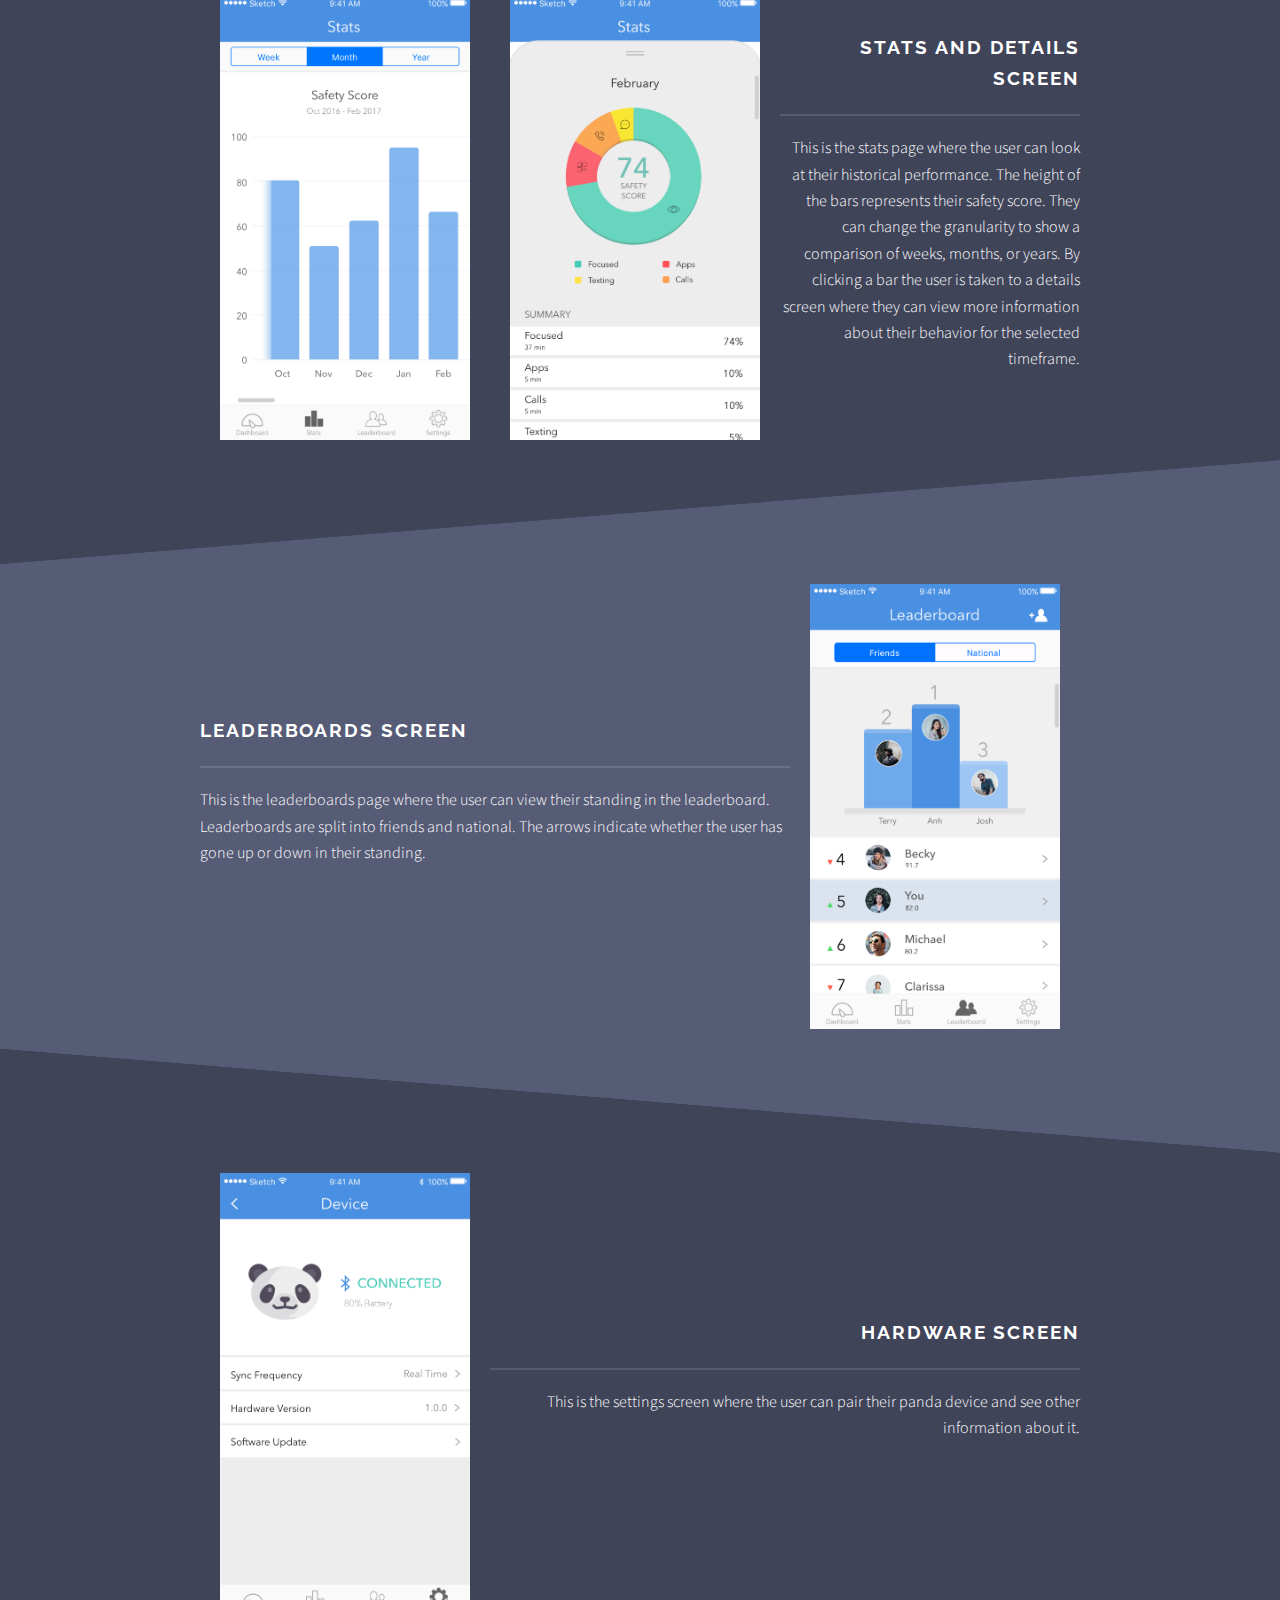
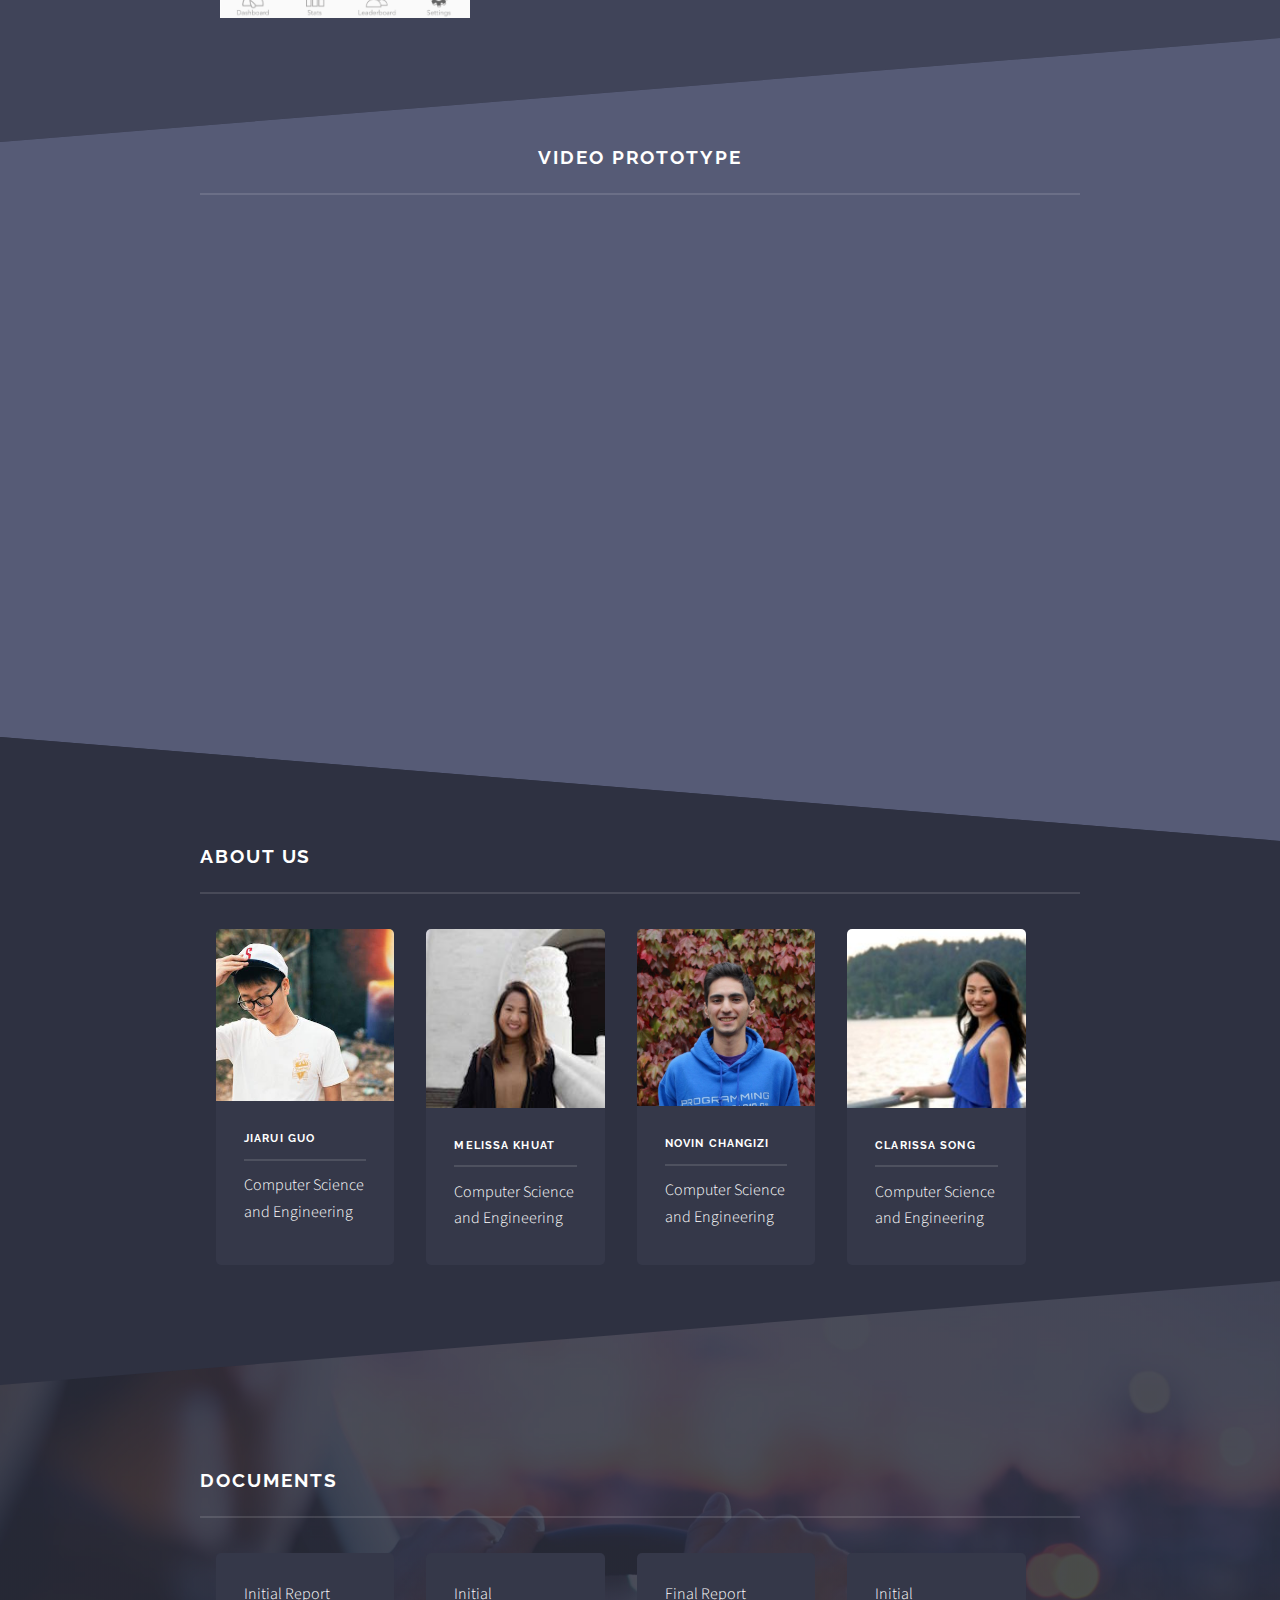
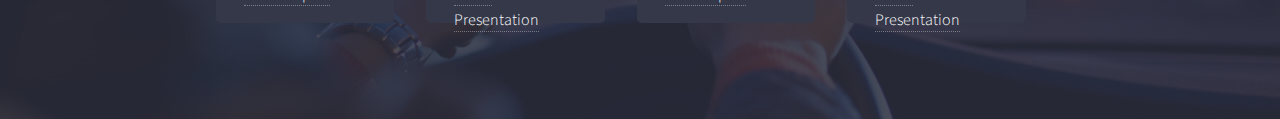
==== commit c0d92ec5: "finished initial website" ====
--- a/html5up-solid-state/index.html
+++ b/html5up-solid-state/index.html
@@ -112,7 +112,8 @@
 									<div class="content">
 										<h2 class="major" style="text-align: center;">Video Prototype</h2>
 										<div class="video-content" style="width:760px; margin:0 auto;">
-											<iframe width="760" height="515" src="https://www.youtube.com/embed/4NJlUribp3c" frameborder="0" allowfullscreen></iframe>
+											<iframe width="760" height="515" src="https://www.youtube.com/embed/sGF6bOi1NfA" frameborder="0" allowfullscreen></iframe>
+
 										</div>
 									</div>
 								</div>
@@ -159,35 +160,22 @@
 						<div class="inner">
 							<h2 class="major">Documents</h2>
 							<section class="features">
-								<article style="height:250px;">
-									<div class="image"><img src="images/JR2.jpg" alt="" /></div>
-									<p>Initial Report</p>
-									
+								<article style="height:70px;">				
+									<a href="report_1.pdf">Initial Report</a> 							
 									<!-- <a href="#" class="special">Learn more</a> -->
 								</article>
-								<article style="height:250px;">
-									<a href="report_1.pdf" class="special">
-										<div class="image"><img src="images/melissa.jpg" alt="" /></div>
-										<p>Initial Presentation</p>
-								
-									</a> 
+								<article style="height:70px;">						
+										<a href="presentation_1.pdf">Initial Presentation</a>
 								</article>
-								<article style="height:250px;">
-									<div class="image"><img src="images/novin.jpg" alt="" /></div>
-									<p>Final Report</p>
-									
-									<!-- <a href="#" class="special">Learn more</a> -->
+								<article style="height:70px;">
+									<a href="report_2.pdf">Final Report</a>
 								</article>
-								<article style="height:250px;">
-									<div class="image"><img src="images/clarissa.jpg" alt="" /></div>
-									<p>Final Presentation</p>
-								
-									<!-- <a href="#" class="special">Learn more</a> -->
+								<article style="height:70px;">
+									<a href="presentation_2.pdf">Initial Presentation</a>
 								</article>
 							</section>
 						</div>
 					</section>
-
 			</div>
 
 		<!-- Scripts -->
--- a/html5up-solid-state/assets/css/main.css
+++ b/html5up-solid-state/assets/css/main.css
@@ -1714,7 +1714,7 @@
 			font-size: 0.8em;
 			font-weight: 700;
 			letter-spacing: 0.1em;
-			margin: 0 0 2em 0;
+			margin: 0 0 0em 0;
 			text-transform: uppercase;
 		}
 
